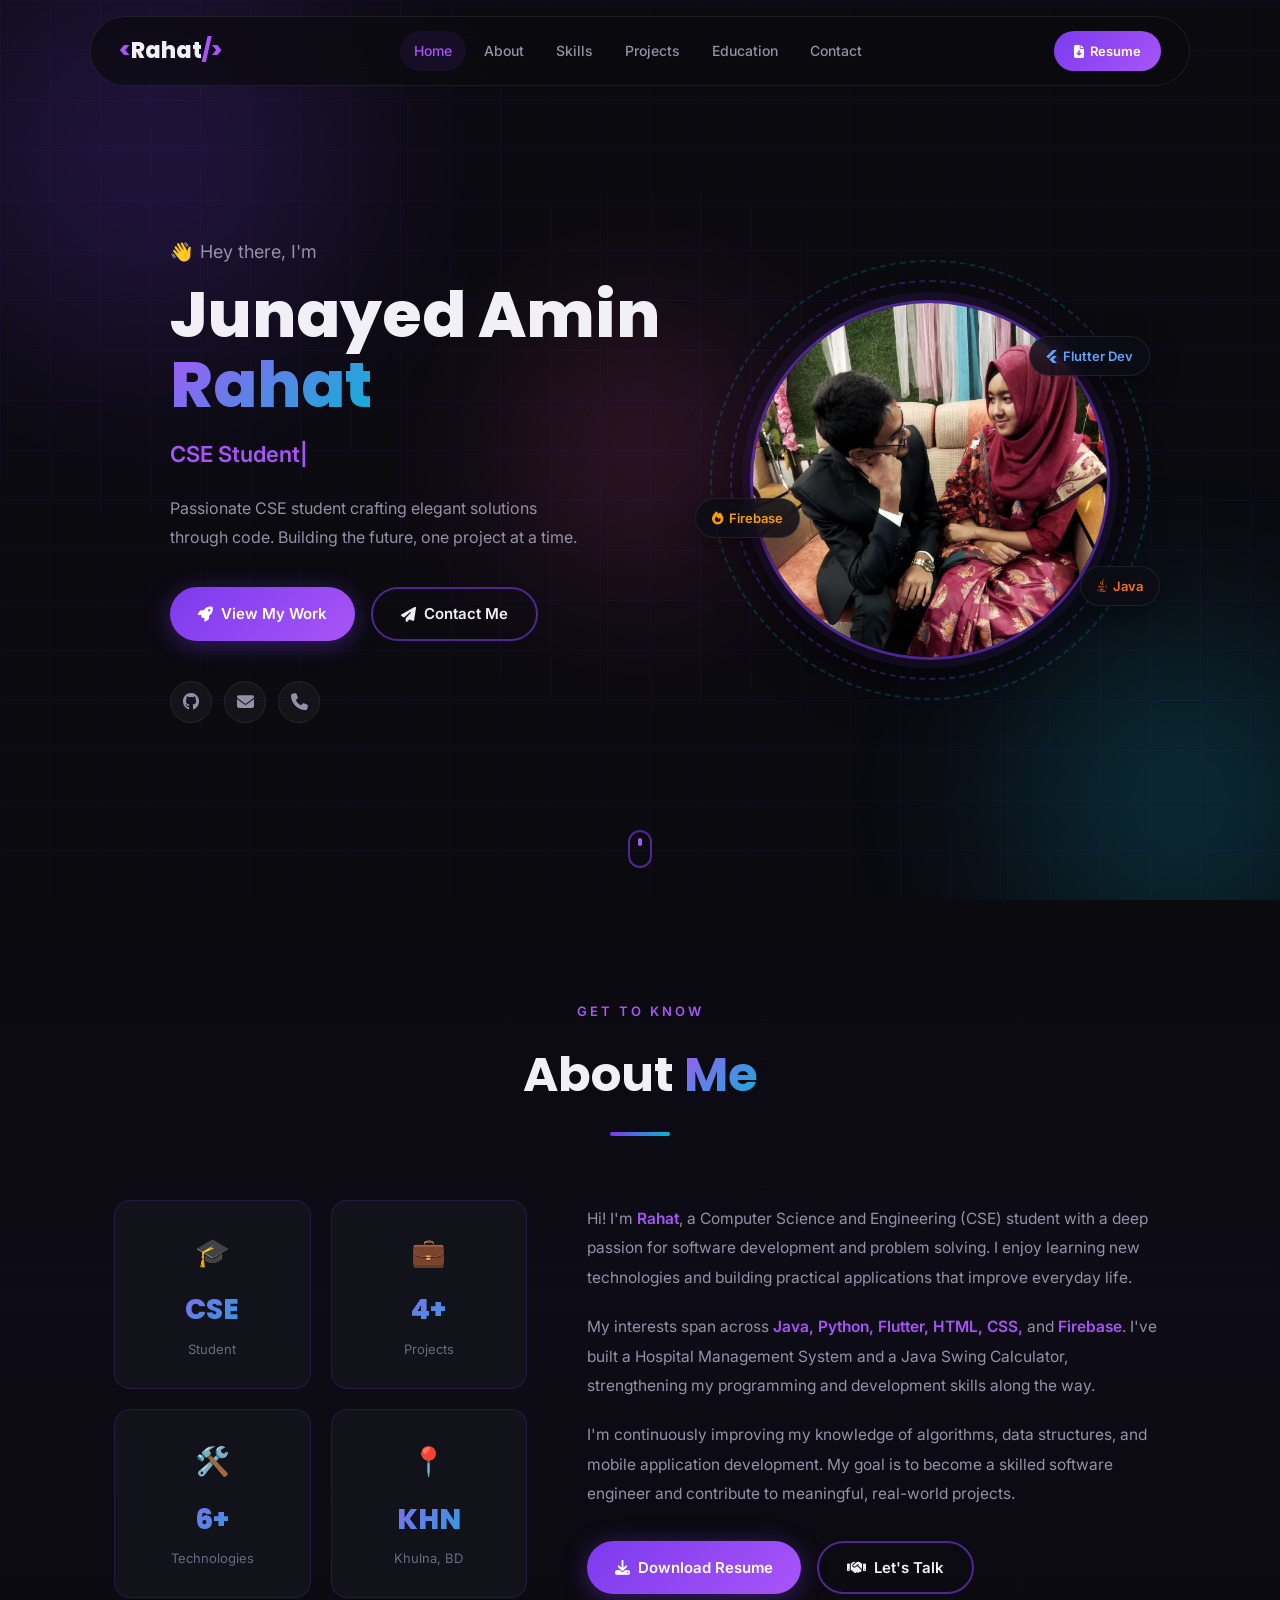
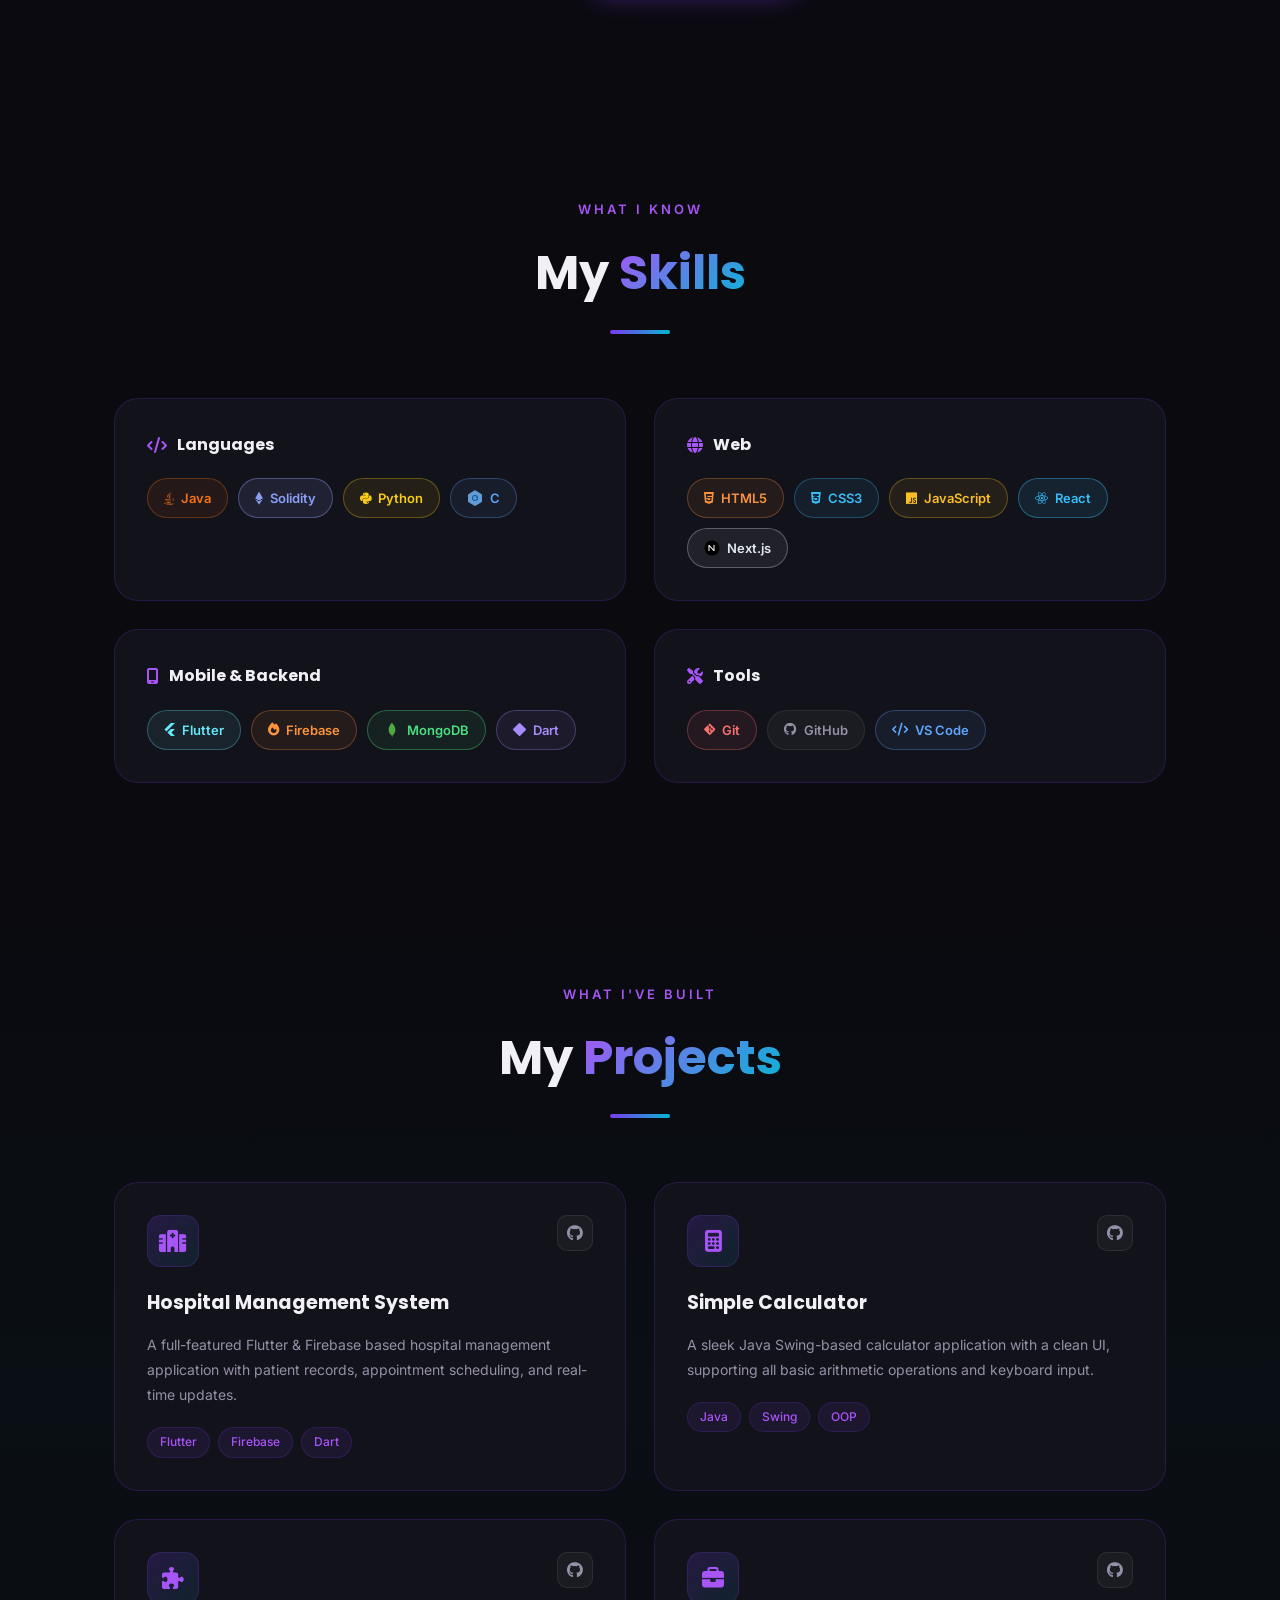
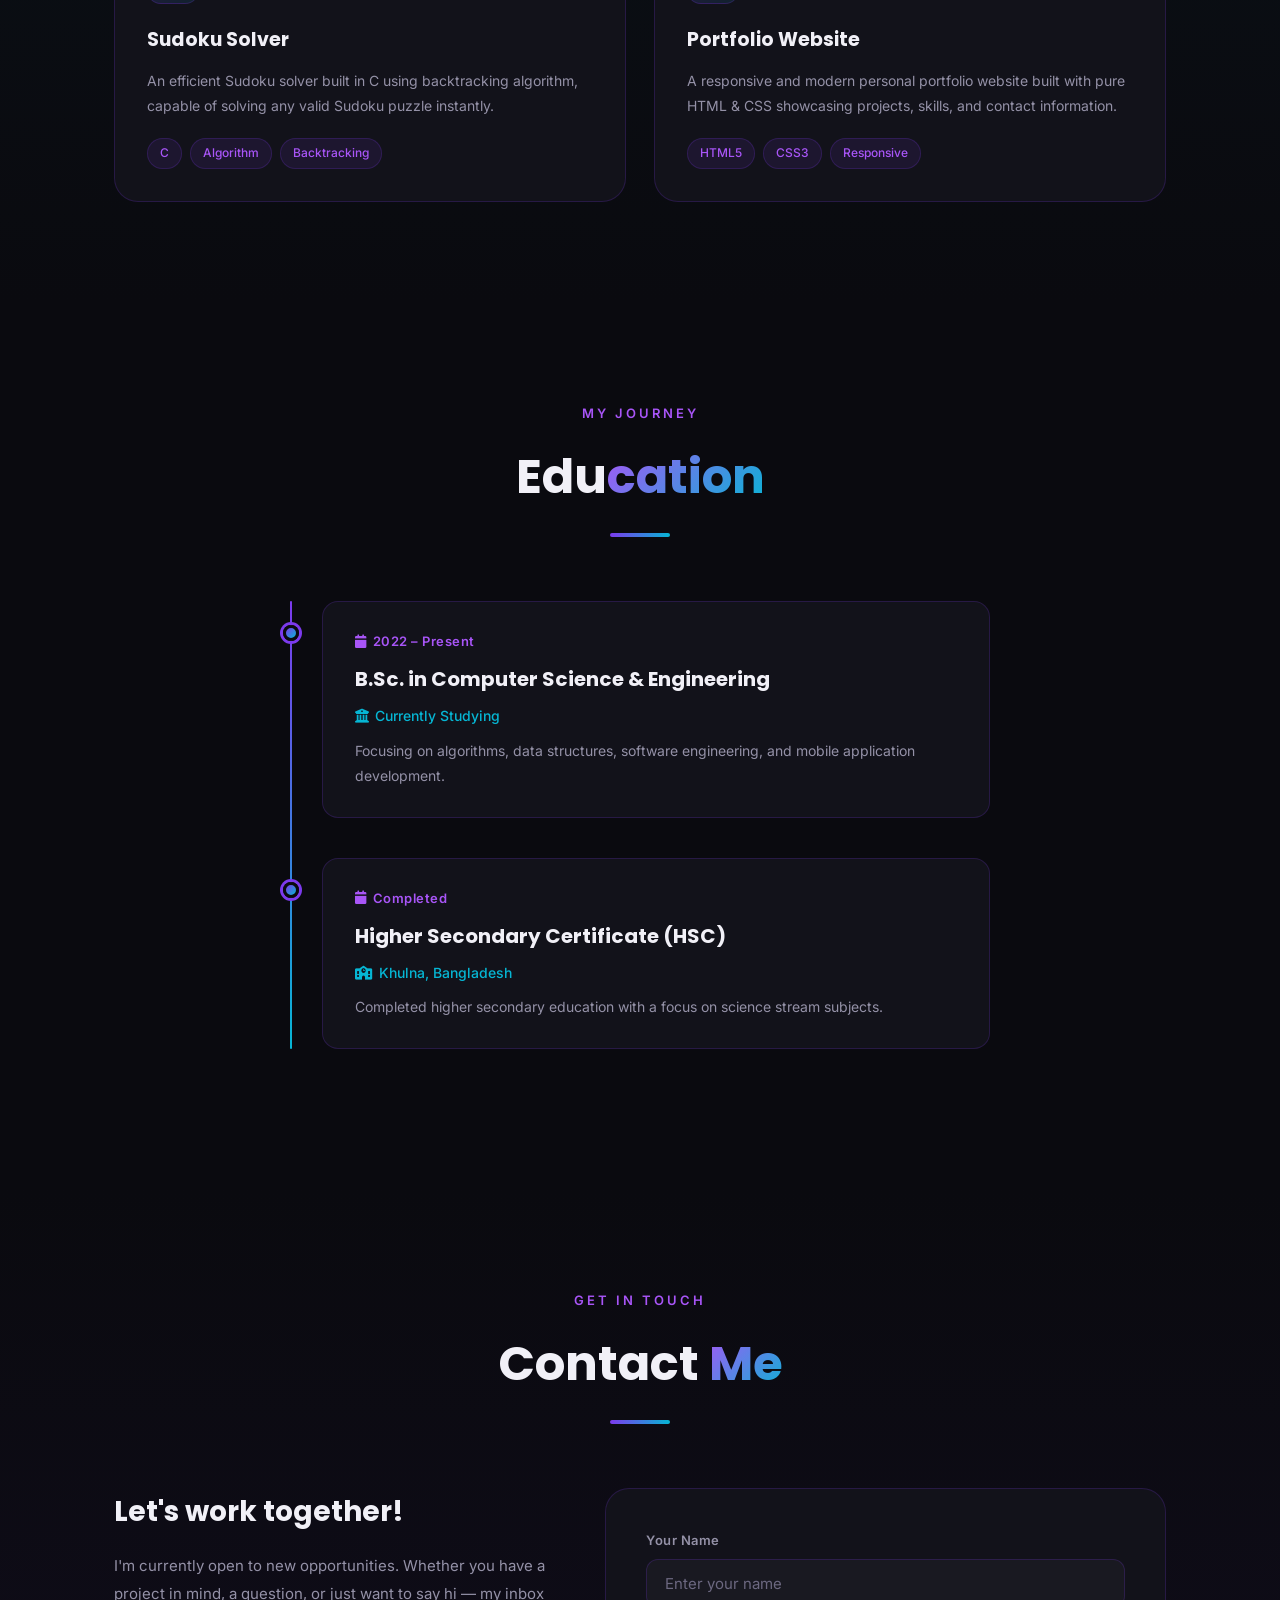
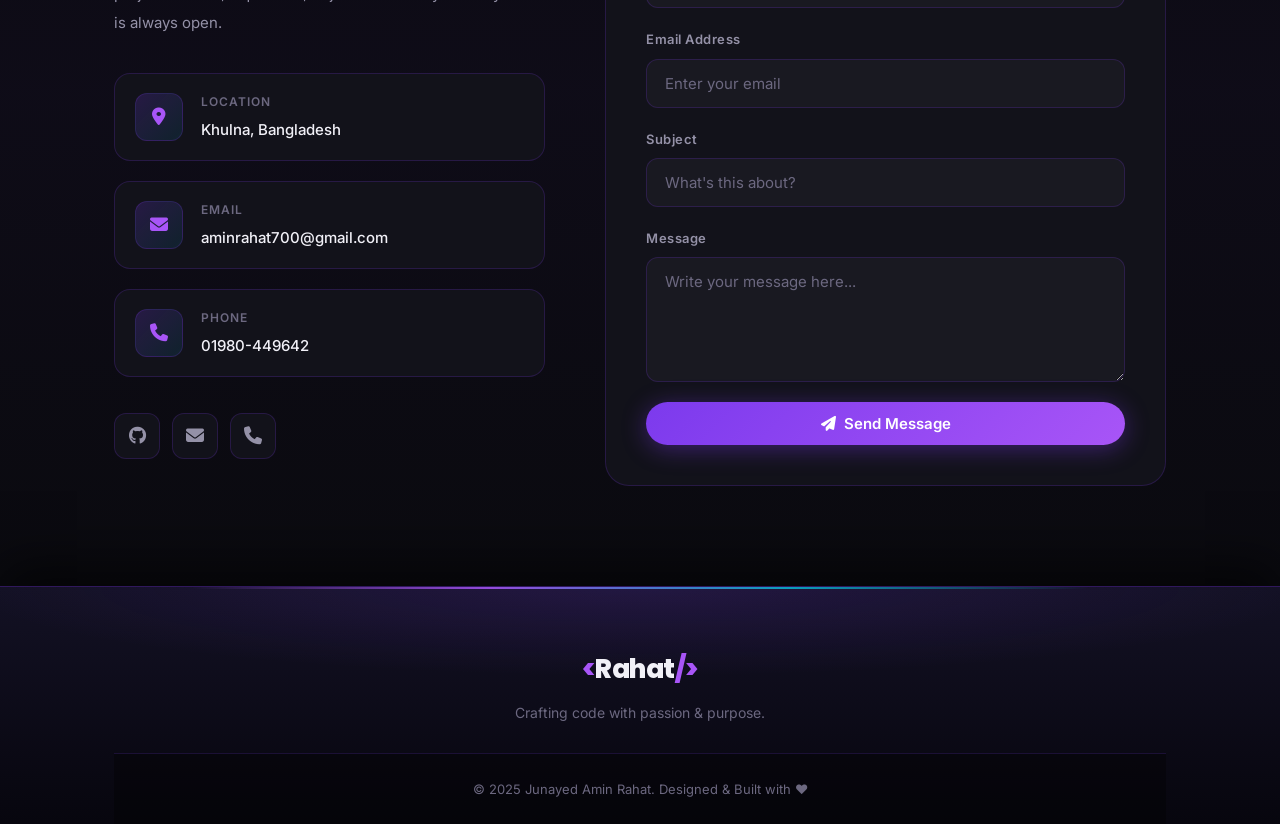
==== Project/index.html @ f328cc3a "feat: add portfolio index.html with hero, about, and skills sections" ====
<!DOCTYPE html>
<html lang="en">

<head>
    <meta charset="UTF-8">
    <meta name="viewport" content="width=device-width, initial-scale=1.0">
    <meta name="description"
        content="Junayed Amin Rahat – CSE Student & Web Developer from Khulna, Bangladesh. Explore my projects, skills, and get in touch.">
    <meta name="keywords" content="Junayed Amin Rahat, portfolio, web developer, CSE student, Flutter, Java, Python">
    <meta name="author" content="Junayed Amin Rahat">
    <title>Junayed Amin Rahat | Portfolio</title>

    <!-- Google Fonts -->
    <link rel="preconnect" href="https://fonts.googleapis.com">
    <link rel="preconnect" href="https://fonts.gstatic.com" crossorigin>
    <link
        href="https://fonts.googleapis.com/css2?family=Inter:wght@300;400;500;600;700;800&family=Poppins:wght@400;600;700;800&display=swap"
        rel="stylesheet">

    <!-- Font Awesome Icons -->
    <link rel="stylesheet" href="https://cdnjs.cloudflare.com/ajax/libs/font-awesome/6.5.0/css/all.min.css">

    <link rel="stylesheet" href="project.css?v=4">
</head>

<body>

    <!-- ===== NAVBAR ===== -->
    <nav class="navbar" id="navbar">
        <div class="logo">
            <span class="logo-bracket">&lt;</span>Rahat<span class="logo-bracket">/&gt;</span>
        </div>
        <ul class="nav-links" id="nav-links">
            <li><a href="#home" class="nav-link">Home</a></li>
            <li><a href="#about" class="nav-link">About</a></li>
            <li><a href="#skills" class="nav-link">Skills</a></li>
            <li><a href="#projects" class="nav-link">Projects</a></li>
            <li><a href="#education" class="nav-link">Education</a></li>
            <li><a href="#contact" class="nav-link">Contact</a></li>
        </ul>
        <a href="My_Resume.pdf" target="_blank" class="nav-resume-btn">
            <i class="fa-solid fa-file-arrow-down"></i> Resume
        </a>
        <button class="hamburger" id="hamburger" aria-label="Toggle menu">
            <span></span><span></span><span></span>
        </button>
    </nav>

    <!-- ===== HERO SECTION ===== -->
    <section id="home" class="hero">
        <!-- Animated background particles -->
        <div class="hero-bg">
            <div class="orb orb-1"></div>
            <div class="orb orb-2"></div>
            <div class="orb orb-3"></div>
            <div class="grid-overlay"></div>
        </div>

        <div class="hero-content" data-aos="fade-right">
            <p class="greeting"><span class="wave">👋</span> Hey there, I'm</p>
            <h1 class="hero-name">
                Junayed Amin<br>
                <span class="name-highlight">Rahat</span>
            </h1>
            <p class="hero-subtitle">
                <span class="typed-text" id="typed"></span><span class="cursor-blink">|</span>
            </p>
            <p class="hero-desc">
                Passionate CSE student crafting elegant solutions through code. Building the future, one project at a
                time.
            </p>
            <div class="hero-buttons">
                <a href="#projects" class="btn btn-primary">
                    <i class="fa-solid fa-rocket"></i> View My Work
                </a>
                <a href="#contact" class="btn btn-outline">
                    <i class="fa-solid fa-paper-plane"></i> Contact Me
                </a>
            </div>
            <div class="hero-social">
                <a href="https://github.com/Rahat0012" target="_blank" class="social-icon" title="GitHub">
                    <i class="fa-brands fa-github"></i>
                </a>
                <a href="mailto:aminrahat700@gmail.com" class="social-icon" title="Email">
                    <i class="fa-solid fa-envelope"></i>
                </a>
                <a href="tel:01980449642" class="social-icon" title="Phone">
                    <i class="fa-solid fa-phone"></i>
                </a>
            </div>
        </div>

        <div class="hero-image-wrapper" data-aos="fade-left">
            <div class="hero-image-ring"></div>
            <div class="hero-image-ring ring-2"></div>
            <div class="hero-image-container">
                <img src="image.jpg" alt="Junayed Amin Rahat" class="hero-photo">
            </div>
            <div class="hero-badge badge-1">
                <i class="fa-brands fa-flutter"></i> Flutter Dev
            </div>
            <div class="hero-badge badge-2">
                <i class="fa-brands fa-java"></i> Java
            </div>
            <div class="hero-badge badge-3">
                <i class="fa-solid fa-fire"></i> Firebase
            </div>
        </div>

        <div class="scroll-indicator">
            <div class="scroll-dot"></div>
        </div>
    </section>

    <!-- ===== ABOUT SECTION ===== -->
    <section id="about" class="about section">
        <div class="container">
            <div class="section-header" data-aos="fade-up">
                <p class="section-label">Get To Know</p>
                <h2 class="section-title">About <span>Me</span></h2>
                <div class="section-line"></div>
            </div>

            <div class="about-grid">
                <div class="about-stats" data-aos="fade-right">
                    <div class="stat-card">
                        <span class="stat-icon">🎓</span>
                        <h3 class="stat-num">CSE</h3>
                        <p>Student</p>
                    </div>
                    <div class="stat-card">
                        <span class="stat-icon">💼</span>
                        <h3 class="stat-num">4+</h3>
                        <p>Projects</p>
                    </div>
                    <div class="stat-card">
                        <span class="stat-icon">🛠️</span>
                        <h3 class="stat-num">6+</h3>
                        <p>Technologies</p>
                    </div>
                    <div class="stat-card">
                        <span class="stat-icon">📍</span>
                        <h3 class="stat-num">KHN</h3>
                        <p>Khulna, BD</p>
                    </div>
                </div>

                <div class="about-text" data-aos="fade-left">
                    <p>
                        Hi! I'm <strong>Rahat</strong>, a Computer Science and Engineering (CSE) student with a deep
                        passion for software development and problem solving. I enjoy learning new technologies and
                        building practical applications that improve everyday life.
                    </p>
                    <p>
                        My interests span across <strong>Java, Python, Flutter, HTML, CSS,</strong> and
                        <strong>Firebase</strong>. I've built a Hospital Management System and a Java Swing Calculator,
                        strengthening my programming and development skills along the way.
                    </p>
                    <p>
                        I'm continuously improving my knowledge of algorithms, data structures, and mobile application
                        development. My goal is to become a skilled software engineer and contribute to meaningful,
                        real-world projects.
                    </p>
                    <div class="about-actions">
                        <a href="My_Resume.pdf" target="_blank" class="btn btn-primary">
                            <i class="fa-solid fa-download"></i> Download Resume
                        </a>
                        <a href="#contact" class="btn btn-outline">
                            <i class="fa-solid fa-handshake"></i> Let's Talk
                        </a>
                    </div>
                </div>
            </div>
        </div>
    </section>

    <!-- ===== SKILLS SECTION ===== -->
    <section id="skills" class="skills section">
        <div class="container">
            <div class="section-header" data-aos="fade-up">
                <p class="section-label">What I Know</p>
                <h2 class="section-title">My <span>Skills</span></h2>
                <div class="section-line"></div>
            </div>

            <div class="skills-grid" data-aos="fade-up" data-aos-delay="200">

                <div class="skill-category">
                    <h3 class="category-title"><i class="fa-solid fa-code"></i> Languages</h3>
                    <div class="skill-tags">
                        <span class="skill-tag java"><i class="fa-brands fa-java"></i> Java</span>
                        <span class="skill-tag solidity"><i class="fa-brands fa-ethereum"></i> Solidity</span>
                        <span class="skill-tag python"><i class="fa-brands fa-python"></i> Python</span>
                        <span class="skill-tag c"><svg class="skill-svg" viewBox="0 0 128 128" xmlns="http://www.w3.org/2000/svg"><path fill="#659BD3" d="M115 31L69 4a10 10 0 00-10 0L13 31a10 10 0 00-5 8v50a10 10 0 005 9l46 27a10 10 0 0010 0l46-27a10 10 0 005-9V39a10 10 0 00-5-8z"/><path fill="#00599C" d="M64 40a24 24 0 100 48 24 24 0 000-48zm0 8a16 16 0 010 32 16 16 0 010-32zm16 24H68a8 8 0 100-16h12a16 16 0 01-16 16z"/></svg> C</span>
                    </div>
                </div>

                <div class="skill-category">
                    <h3 class="category-title"><i class="fa-solid fa-globe"></i> Web</h3>
                    <div class="skill-tags">
                        <span class="skill-tag html"><i class="fa-brands fa-html5"></i> HTML5</span>
                        <span class="skill-tag css"><i class="fa-brands fa-css3-alt"></i> CSS3</span>
                        <span class="skill-tag js"><i class="fa-brands fa-js"></i> JavaScript</span>
                        <span class="skill-tag react"><i class="fa-brands fa-react"></i> React</span>
                        <span class="skill-tag nextjs"><svg class="skill-svg" viewBox="0 0 128 128" xmlns="http://www.w3.org/2000/svg"><circle cx="64" cy="64" r="60" fill="#000"/><path fill="white" d="M36 88V40h8l32 36V40h8v48h-8L44 52v36z"/></svg> Next.js</span>
                    </div>
                </div>

                <div class="skill-category">
                    <h3 class="category-title"><i class="fa-solid fa-mobile-screen"></i> Mobile & Backend</h3>
                    <div class="skill-tags">
                        <span class="skill-tag flutter"><i class="fa-brands fa-flutter"></i> Flutter</span>
                        <span class="skill-tag firebase"><i class="fa-solid fa-fire"></i> Firebase</span>
                        <span class="skill-tag mongodb"><svg class="skill-svg" viewBox="0 0 128 128" xmlns="http://www.w3.org/2000/svg"><path fill="#4FAA41" d="M90.491 57.282c-.37-4.79-1.496-9.409-3.062-13.934-3.244-10.104-8.45-19.046-15.783-26.74-1.854-1.946-3.916-3.729-5.209-6.151-.818-1.532-1.597-3.085-2.394-4.629l-.505-1.273c-.085.292-.139.396-.142.501-.065 2.517-1.491 4.224-3.267 5.817-1.997 1.793-3.856 3.739-5.775 5.618l-5.901 7.763c-1.592 2.925-3.182 5.85-4.772 8.775l-3.19 8.617-.096.134c-1.756 5.768-2.622 11.698-3.048 17.688-.16 2.251.022 4.535.149 6.798.181 3.235.743 6.415 1.586 9.545 3.062 11.372 9.276 20.805 17.771 28.819 1.579 1.489 3.199 2.843 4.847 4.26.282-.965.507-1.93.763-2.895.256-.961.515-1.917.688-2.881-.174.964-.369 1.92-.562 2.881l-.826 2.895.738 2.501.684 3.884.326 4.053c-.003.823-.036 1.648.014 2.47.012.21.288.404.442.606l1.376.483 1.434.558-.246-3.603-.011-3.548.495-5.405.359-1.177 1.027-1.82c1.268-1.02 2.629-1.946 3.784-3.081 2.09-2.054 4.175-4.134 6.045-6.383a47.846 47.846 0 006.191-9.516c1.122-2.284 2.178-4.614 3.052-7.001.77-2.104 1.247-4.315 1.854-6.479.054-.156.126-.309.16-.468 1.254-5.841 1.465-11.741 1.004-17.682zm-23.599 49.375l-.805-1.763.805 1.763 1.183 1.01-1.183-1.01z"/></svg> MongoDB</span>
                        <span class="skill-tag dart"><i class="fa-solid fa-diamond"></i> Dart</span>
                    </div>
                </div>

                <div class="skill-category">
                    <h3 class="category-title"><i class="fa-solid fa-tools"></i> Tools</h3>
                    <div class="skill-tags">
                        <span class="skill-tag git"><i class="fa-brands fa-git-alt"></i> Git</span>
                        <span class="skill-tag github"><i class="fa-brands fa-github"></i> GitHub</span>
                        <span class="skill-tag vscode"><i class="fa-solid fa-code"></i> VS Code</span>
                    </div>
                </div>

            </div>
        </div>
    </section>

    <!-- ===== PROJECTS SECTION ===== -->
    <section id="projects" class="projects section">
        <div class="container">
            <div class="section-header" data-aos="fade-up">
                <p class="section-label">What I've Built</p>
                <h2 class="section-title">My <span>Projects</span></h2>
                <div class="section-line"></div>
            </div>

            <div class="projects-grid">

                <div class="project-card" data-aos="fade-up" data-aos-delay="100">
                    <div class="project-card-header">
                        <div class="project-icon">
                            <i class="fa-solid fa-hospital"></i>
                        </div>
                        <div class="project-links-top">
                            <a href="https://github.com/Rahat0012/Curebyte" target="_blank" title="GitHub Repo">
                                <i class="fa-brands fa-github"></i>
                            </a>
                        </div>
                    </div>
                    <h3 class="project-title">Hospital Management System</h3>
                    <p class="project-desc">A full-featured Flutter & Firebase based hospital management application
                        with patient records, appointment scheduling, and real-time updates.</p>
                    <div class="project-tags">
                        <span>Flutter</span>
                        <span>Firebase</span>
                        <span>Dart</span>
                    </div>
                </div>

                <div class="project-card" data-aos="fade-up" data-aos-delay="200">
                    <div class="project-card-header">
                        <div class="project-icon">
                            <i class="fa-solid fa-calculator"></i>
                        </div>
                        <div class="project-links-top">
                            <a href="https://github.com/Rahat0012/Simple-calculator" target="_blank"
                                title="GitHub Repo">
                                <i class="fa-brands fa-github"></i>
                            </a>
                        </div>
                    </div>
                    <h3 class="project-title">Simple Calculator</h3>
                    <p class="project-desc">A sleek Java Swing-based calculator application with a clean UI, supporting
                        all basic arithmetic operations and keyboard input.</p>
                    <div class="project-tags">
                        <span>Java</span>
                        <span>Swing</span>
                        <span>OOP</span>
                    </div>
                </div>

                <div class="project-card" data-aos="fade-up" data-aos-delay="300">
                    <div class="project-card-header">
                        <div class="project-icon">
                            <i class="fa-solid fa-puzzle-piece"></i>
                        </div>
                        <div class="project-links-top">
                            <a href="https://github.com/Rahat0012/Sudoko-Solver" target="_blank" title="GitHub Repo">
                                <i class="fa-brands fa-github"></i>
                            </a>
                        </div>
                    </div>
                    <h3 class="project-title">Sudoku Solver</h3>
                    <p class="project-desc">An efficient Sudoku solver built in C using backtracking algorithm, capable
                        of solving any valid Sudoku puzzle instantly.</p>
                    <div class="project-tags">
                        <span>C</span>
                        <span>Algorithm</span>
                        <span>Backtracking</span>
                    </div>
                </div>

                <div class="project-card" data-aos="fade-up" data-aos-delay="400">
                    <div class="project-card-header">
                        <div class="project-icon">
                            <i class="fa-solid fa-briefcase"></i>
                        </div>
                        <div class="project-links-top">
                            <a href="https://github.com/Rahat0012/My-Portfolio" target="_blank" title="GitHub Repo">
                                <i class="fa-brands fa-github"></i>
                            </a>
                        </div>
                    </div>
                    <h3 class="project-title">Portfolio Website</h3>
                    <p class="project-desc">A responsive and modern personal portfolio website built with pure HTML &
                        CSS showcasing projects, skills, and contact information.</p>
                    <div class="project-tags">
                        <span>HTML5</span>
                        <span>CSS3</span>
                        <span>Responsive</span>
                    </div>
                </div>

            </div>
        </div>
    </section>

    <!-- ===== EDUCATION SECTION ===== -->
    <section id="education" class="education section">
        <div class="container">
            <div class="section-header" data-aos="fade-up">
                <p class="section-label">My Journey</p>
                <h2 class="section-title">Edu<span>cation</span></h2>
                <div class="section-line"></div>
            </div>

            <div class="timeline" data-aos="fade-up" data-aos-delay="200">

                <div class="timeline-item">
                    <div class="timeline-dot"></div>
                    <div class="timeline-card">
                        <span class="timeline-date"><i class="fa-solid fa-calendar"></i> 2022 – Present</span>
                        <h3>B.Sc. in Computer Science & Engineering</h3>
                        <p class="timeline-institution"><i class="fa-solid fa-university"></i> Currently Studying</p>
                        <p class="timeline-desc">Focusing on algorithms, data structures, software engineering, and
                            mobile application development.</p>
                    </div>
                </div>

                <div class="timeline-item">
                    <div class="timeline-dot"></div>
                    <div class="timeline-card">
                        <span class="timeline-date"><i class="fa-solid fa-calendar"></i> Completed</span>
                        <h3>Higher Secondary Certificate (HSC)</h3>
                        <p class="timeline-institution"><i class="fa-solid fa-school"></i> Khulna, Bangladesh</p>
                        <p class="timeline-desc">Completed higher secondary education with a focus on science stream
                            subjects.</p>
                    </div>
                </div>

            </div>
        </div>
    </section>

    <!-- ===== CONTACT SECTION ===== -->
    <section id="contact" class="contact section">
        <div class="container">
            <div class="section-header" data-aos="fade-up">
                <p class="section-label">Get In Touch</p>
                <h2 class="section-title">Contact <span>Me</span></h2>
                <div class="section-line"></div>
            </div>

            <div class="contact-grid">
                <div class="contact-info-panel" data-aos="fade-right">
                    <h3>Let's work together!</h3>
                    <p>I'm currently open to new opportunities. Whether you have a project in mind, a question, or just
                        want to say hi — my inbox is always open.</p>

                    <div class="contact-items">
                        <div class="contact-item">
                            <div class="contact-item-icon">
                                <i class="fa-solid fa-location-dot"></i>
                            </div>
                            <div>
                                <h4>Location</h4>
                                <p>Khulna, Bangladesh</p>
                            </div>
                        </div>

                        <a href="mailto:aminrahat700@gmail.com" class="contact-item">
                            <div class="contact-item-icon">
                                <i class="fa-solid fa-envelope"></i>
                            </div>
                            <div>
                                <h4>Email</h4>
                                <p>aminrahat700@gmail.com</p>
                            </div>
                        </a>

                        <a href="tel:01980449642" class="contact-item">
                            <div class="contact-item-icon">
                                <i class="fa-solid fa-phone"></i>
                            </div>
                            <div>
                                <h4>Phone</h4>
                                <p>01980-449642</p>
                            </div>
                        </a>
                    </div>

                    <div class="contact-social">
                        <a href="https://github.com/Rahat0012" target="_blank" class="social-btn">
                            <i class="fa-brands fa-github"></i>
                        </a>
                        <a href="mailto:aminrahat700@gmail.com" class="social-btn">
                            <i class="fa-solid fa-envelope"></i>
                        </a>
                        <a href="tel:01980449642" class="social-btn">
                            <i class="fa-solid fa-phone"></i>
                        </a>
                    </div>
                </div>

                <div class="contact-form-panel" data-aos="fade-left">
                    <form class="contact-form" id="contact-form">
                        <div class="form-group">
                            <label for="name">Your Name</label>
                            <input type="text" id="name" name="name" placeholder="Enter your name" required>
                        </div>
                        <div class="form-group">
                            <label for="email">Email Address</label>
                            <input type="email" id="email" name="email" placeholder="Enter your email" required>
                        </div>
                        <div class="form-group">
                            <label for="subject">Subject</label>
                            <input type="text" id="subject" name="subject" placeholder="What's this about?" required>
                        </div>
                        <div class="form-group">
                            <label for="message">Message</label>
                            <textarea id="message" name="message" rows="5" placeholder="Write your message here..."
                                required></textarea>
                        </div>
                        <button type="submit" class="btn btn-primary btn-full" id="submit-btn">
                            <i class="fa-solid fa-paper-plane"></i> Send Message
                        </button>
                        <div id="form-status" class="form-status"></div>
                    </form>
                </div>
            </div>
        </div>
    </section>

    <!-- ===== FOOTER ===== -->
    <footer class="footer">
        <div class="container">
            <div class="footer-content">
                <div class="footer-logo">
                    <span class="logo-bracket">&lt;</span>Rahat<span class="logo-bracket">/&gt;</span>
                </div>
                <p class="footer-tagline">Crafting code with passion & purpose.</p>
            </div>
            <div class="footer-bottom">
                <p>© 2025 Junayed Amin Rahat. Designed & Built with <span class="heart">❤️</span></p>
            </div>
        </div>
    </footer>

    <!-- Back to Top Button -->
    <button class="back-to-top" id="back-to-top" aria-label="Back to top">
        <i class="fa-solid fa-chevron-up"></i>
    </button>

    <script src="project.js"></script>
</body>

</html>
---- Project/project.css ----
/* ============================================================
   JUNAYED AMIN RAHAT — PROFESSIONAL PORTFOLIO
   Dark Theme | Glassmorphism | Modern Design
   ============================================================ */

/* ===== CSS VARIABLES ===== */
:root {
    --primary: #7c3aed;
    --primary-light: #a855f7;
    --primary-dark: #5b21b6;
    --accent: #06b6d4;
    --accent-light: #67e8f9;
    --bg: #0a0a0f;
    --bg-card: #12121a;
    --bg-card-hover: #1a1a28;
    --border: rgba(124, 58, 237, 0.2);
    --border-hover: rgba(124, 58, 237, 0.6);
    --text-primary: #f1f0f7;
    --text-secondary: #9491a7;
    --text-muted: #6c6880;
    --glass: rgba(255, 255, 255, 0.04);
    --glass-border: rgba(255, 255, 255, 0.08);
    --shadow: 0 25px 50px rgba(0, 0, 0, 0.6);
    --shadow-card: 0 8px 32px rgba(0, 0, 0, 0.4);
    --radius: 16px;
    --radius-lg: 24px;
    --transition: 0.3s cubic-bezier(0.4, 0, 0.2, 1);
    --font-body: 'Inter', sans-serif;
    --font-heading: 'Poppins', sans-serif;
}

/* ===== RESET & BASE ===== */
*,
*::before,
*::after {
    margin: 0;
    padding: 0;
    box-sizing: border-box;
}

html {
    scroll-behavior: smooth;
    font-size: 16px;
}

body {
    font-family: var(--font-body);
    background: var(--bg);
    color: var(--text-primary);
    line-height: 1.7;
    overflow-x: hidden;
}

::selection {
    background: var(--primary);
    color: white;
}

/* ===== SCROLLBAR ===== */
::-webkit-scrollbar {
    width: 6px;
}

::-webkit-scrollbar-track {
    background: var(--bg);
}

::-webkit-scrollbar-thumb {
    background: var(--primary);
    border-radius: 3px;
}

::-webkit-scrollbar-thumb:hover {
    background: var(--primary-light);
}

/* ===== UTILITY ===== */
.container {
    max-width: 1100px;
    margin: 0 auto;
    padding: 0 24px;
}

.section {
    padding: 100px 0;
}

/* ===== SECTION HEADER ===== */
.section-header {
    text-align: center;
    margin-bottom: 64px;
}

.section-label {
    font-size: 13px;
    font-weight: 600;
    letter-spacing: 3px;
    text-transform: uppercase;
    color: var(--primary-light);
    margin-bottom: 12px;
}

.section-title {
    font-family: var(--font-heading);
    font-size: clamp(2rem, 5vw, 3rem);
    font-weight: 700;
    color: var(--text-primary);
    margin-bottom: 16px;
}

.section-title span {
    background: linear-gradient(135deg, var(--primary-light), var(--accent));
    -webkit-background-clip: text;
    -webkit-text-fill-color: transparent;
    background-clip: text;
}

.section-line {
    width: 60px;
    height: 4px;
    background: linear-gradient(90deg, var(--primary), var(--accent));
    border-radius: 2px;
    margin: 0 auto;
}

/* ===== BUTTONS ===== */
.btn {
    display: inline-flex;
    align-items: center;
    gap: 8px;
    padding: 12px 28px;
    border-radius: 50px;
    font-family: var(--font-body);
    font-size: 15px;
    font-weight: 600;
    text-decoration: none;
    cursor: pointer;
    border: none;
    transition: var(--transition);
    position: relative;
    overflow: hidden;
}

.btn-primary {
    background: linear-gradient(135deg, var(--primary), var(--primary-light));
    color: white;
    box-shadow: 0 4px 24px rgba(124, 58, 237, 0.4);
}

.btn-primary:hover {
    transform: translateY(-3px);
    box-shadow: 0 8px 32px rgba(124, 58, 237, 0.6);
}

.btn-outline {
    background: transparent;
    color: var(--text-primary);
    border: 2px solid var(--border-hover);
}

.btn-outline:hover {
    background: var(--glass);
    border-color: var(--primary-light);
    color: var(--primary-light);
    transform: translateY(-3px);
}

.btn-full {
    width: 100%;
    justify-content: center;
}

/* ===== NAVBAR ===== */
.navbar {
    position: fixed;
    top: 16px;
    left: 50%;
    transform: translateX(-50%);
    width: 92%;
    max-width: 1100px;
    z-index: 1000;
    display: flex;
    align-items: center;
    justify-content: space-between;
    padding: 14px 28px;
    background: rgba(10, 10, 15, 0.7);
    backdrop-filter: blur(20px);
    -webkit-backdrop-filter: blur(20px);
    border: 1px solid var(--glass-border);
    border-radius: 50px;
    transition: transform 0.4s ease, background 0.3s ease,
        box-shadow 0.3s ease, opacity 0.4s ease;
    opacity: 1;
}

/* Scroll Down হলে navbar উপরে চলে যাবে */
.navbar.nav-hidden {
    transform: translateX(-50%) translateY(calc(-100% - 24px));
    opacity: 0;
    pointer-events: none;
}

.navbar.scrolled {
    background: rgba(10, 10, 15, 0.95);
    box-shadow: 0 8px 40px rgba(0, 0, 0, 0.5);
}

.logo {
    font-family: var(--font-heading);
    font-size: 22px;
    font-weight: 800;
    color: var(--text-primary);
}

.logo-bracket {
    color: var(--primary-light);
}

.nav-links {
    display: flex;
    list-style: none;
    gap: 4px;
}

.nav-link {
    display: block;
    padding: 8px 14px;
    text-decoration: none;
    color: var(--text-secondary);
    font-size: 14px;
    font-weight: 500;
    border-radius: 50px;
    transition: var(--transition);
}

.nav-link:hover,
.nav-link.active {
    color: var(--primary-light);
    background: rgba(124, 58, 237, 0.1);
}

.nav-resume-btn {
    display: inline-flex;
    align-items: center;
    gap: 6px;
    padding: 9px 20px;
    background: linear-gradient(135deg, var(--primary), var(--primary-light));
    color: white;
    text-decoration: none;
    border-radius: 50px;
    font-size: 13px;
    font-weight: 600;
    transition: var(--transition);
    white-space: nowrap;
}

.nav-resume-btn:hover {
    transform: scale(1.05);
    box-shadow: 0 4px 20px rgba(124, 58, 237, 0.5);
}

.hamburger {
    display: none;
    flex-direction: column;
    gap: 5px;
    background: none;
    border: none;
    cursor: pointer;
    padding: 4px;
}

.hamburger span {
    display: block;
    width: 24px;
    height: 2px;
    background: var(--text-primary);
    border-radius: 2px;
    transition: var(--transition);
}

/* ===== HERO SECTION ===== */
.hero {
    position: relative;
    min-height: 100vh;
    display: flex;
    align-items: center;
    justify-content: center;
    gap: 60px;
    padding: 120px 60px 60px;
    overflow: hidden;
}

/* Hero Background */
.hero-bg {
    position: absolute;
    inset: 0;
    overflow: hidden;
}

.orb {
    position: absolute;
    border-radius: 50%;
    filter: blur(80px);
    opacity: 0.25;
    animation: floatOrb 8s ease-in-out infinite;
}

.orb-1 {
    width: 500px;
    height: 500px;
    background: radial-gradient(circle, var(--primary), transparent);
    top: -100px;
    left: -100px;
    animation-delay: 0s;
}

.orb-2 {
    width: 400px;
    height: 400px;
    background: radial-gradient(circle, var(--accent), transparent);
    bottom: -100px;
    right: -100px;
    animation-delay: -4s;
}

.orb-3 {
    width: 300px;
    height: 300px;
    background: radial-gradient(circle, #ec4899, transparent);
    top: 50%;
    left: 50%;
    transform: translate(-50%, -50%);
    animation-delay: -2s;
}

.grid-overlay {
    position: absolute;
    inset: 0;
    background-image:
        linear-gradient(rgba(124, 58, 237, 0.05) 1px, transparent 1px),
        linear-gradient(90deg, rgba(124, 58, 237, 0.05) 1px, transparent 1px);
    background-size: 50px 50px;
}

@keyframes floatOrb {

    0%,
    100% {
        transform: translate(0, 0) scale(1);
    }

    33% {
        transform: translate(30px, -20px) scale(1.05);
    }

    66% {
        transform: translate(-20px, 15px) scale(0.95);
    }
}

/* Hero Content */
.hero-content {
    flex: 1;
    max-width: 520px;
    z-index: 2;
    animation: fadeSlideRight 1s ease forwards;
}

.greeting {
    font-size: 18px;
    color: var(--text-secondary);
    margin-bottom: 12px;
    display: flex;
    align-items: center;
    gap: 8px;
}

.wave {
    display: inline-block;
    animation: wave 2.5s ease-in-out infinite;
    transform-origin: 70% 70%;
}

@keyframes wave {

    0%,
    100% {
        transform: rotate(0deg);
    }

    15% {
        transform: rotate(14deg);
    }

    30% {
        transform: rotate(-8deg);
    }

    45% {
        transform: rotate(14deg);
    }

    60% {
        transform: rotate(-4deg);
    }

    75% {
        transform: rotate(10deg);
    }
}

.hero-name {
    font-family: var(--font-heading);
    font-size: clamp(2.5rem, 6vw, 4rem);
    font-weight: 800;
    line-height: 1.1;
    color: var(--text-primary);
    margin-bottom: 16px;
}

.name-highlight {
    background: linear-gradient(135deg, var(--primary-light), var(--accent));
    -webkit-background-clip: text;
    -webkit-text-fill-color: transparent;
    background-clip: text;
}

.hero-subtitle {
    font-size: 22px;
    font-weight: 600;
    color: var(--primary-light);
    min-height: 36px;
    margin-bottom: 20px;
}

.cursor-blink {
    animation: blink 1s step-end infinite;
}

@keyframes blink {

    0%,
    100% {
        opacity: 1;
    }

    50% {
        opacity: 0;
    }
}

.hero-desc {
    font-size: 16px;
    color: var(--text-secondary);
    max-width: 420px;
    margin-bottom: 36px;
    line-height: 1.8;
}

.hero-buttons {
    display: flex;
    gap: 16px;
    flex-wrap: wrap;
    margin-bottom: 40px;
}

.hero-social {
    display: flex;
    gap: 12px;
}

.social-icon {
    display: flex;
    align-items: center;
    justify-content: center;
    width: 42px;
    height: 42px;
    border-radius: 50%;
    background: var(--glass);
    border: 1px solid var(--glass-border);
    color: var(--text-secondary);
    font-size: 17px;
    text-decoration: none;
    transition: var(--transition);
}

.social-icon:hover {
    background: var(--primary);
    border-color: var(--primary);
    color: white;
    transform: translateY(-4px);
    box-shadow: 0 8px 24px rgba(124, 58, 237, 0.4);
}

/* Hero Image */
.hero-image-wrapper {
    flex-shrink: 0;
    position: relative;
    width: 360px;
    height: 360px;
    z-index: 2;
    animation: fadeSlideLeft 1s ease forwards;
}

.hero-image-ring {
    position: absolute;
    inset: -20px;
    border-radius: 50%;
    border: 2px dashed rgba(124, 58, 237, 0.3);
    animation: spinRing 20s linear infinite;
}

.ring-2 {
    inset: -40px;
    border-color: rgba(6, 182, 212, 0.2);
    animation-duration: 30s;
    animation-direction: reverse;
}

@keyframes spinRing {
    to {
        transform: rotate(360deg);
    }
}

.hero-image-container {
    width: 100%;
    height: 100%;
    border-radius: 50%;
    overflow: hidden;
    border: 3px solid var(--border-hover);
    box-shadow:
        0 0 0 8px rgba(124, 58, 237, 0.1),
        var(--shadow);
}

.hero-photo {
    width: 100%;
    height: 100%;
    object-fit: cover;
    object-position: center top;
    transition: transform 0.5s ease;
}

.hero-image-wrapper:hover .hero-photo {
    transform: scale(1.06);
}

/* Floating Badges */
.hero-badge {
    position: absolute;
    background: rgba(12, 12, 20, 0.85);
    backdrop-filter: blur(12px);
    border: 1px solid var(--glass-border);
    border-radius: 50px;
    padding: 8px 16px;
    font-size: 13px;
    font-weight: 600;
    color: var(--text-primary);
    white-space: nowrap;
    display: flex;
    align-items: center;
    gap: 6px;
    box-shadow: var(--shadow-card);
    animation: floatBadge 4s ease-in-out infinite;
}

.badge-1 {
    top: 10%;
    right: -40px;
    animation-delay: 0s;
    color: #60a5fa;
}

.badge-2 {
    bottom: 15%;
    right: -50px;
    animation-delay: -1.5s;
    color: #f97316;
}

.badge-3 {
    top: 55%;
    left: -55px;
    animation-delay: -3s;
    color: #f59e0b;
}

@keyframes floatBadge {

    0%,
    100% {
        transform: translateY(0px);
    }

    50% {
        transform: translateY(-10px);
    }
}

/* Scroll Indicator */
.scroll-indicator {
    position: absolute;
    bottom: 32px;
    left: 50%;
    transform: translateX(-50%);
    display: flex;
    flex-direction: column;
    align-items: center;
    gap: 8px;
}

.scroll-dot {
    width: 24px;
    height: 38px;
    border: 2px solid var(--border-hover);
    border-radius: 12px;
    position: relative;
}

.scroll-dot::after {
    content: '';
    position: absolute;
    top: 6px;
    left: 50%;
    transform: translateX(-50%);
    width: 4px;
    height: 8px;
    background: var(--primary-light);
    border-radius: 2px;
    animation: scrollDot 2s ease-in-out infinite;
}

@keyframes scrollDot {
    0% {
        top: 6px;
        opacity: 1;
    }

    100% {
        top: 20px;
        opacity: 0;
    }
}

/* ===== ABOUT SECTION ===== */
.about {
    background: linear-gradient(180deg, var(--bg) 0%, rgba(124, 58, 237, 0.03) 50%, var(--bg) 100%);
}

.about-grid {
    display: grid;
    grid-template-columns: 1fr 1.4fr;
    gap: 60px;
    align-items: center;
}

.about-stats {
    display: grid;
    grid-template-columns: 1fr 1fr;
    gap: 20px;
}

.stat-card {
    background: var(--bg-card);
    border: 1px solid var(--border);
    border-radius: var(--radius);
    padding: 28px 20px;
    text-align: center;
    transition: var(--transition);
}

.stat-card:hover {
    border-color: var(--primary);
    transform: translateY(-6px);
    box-shadow: 0 12px 40px rgba(124, 58, 237, 0.2);
    background: var(--bg-card-hover);
}

.stat-icon {
    font-size: 28px;
    display: block;
    margin-bottom: 10px;
}

.stat-num {
    font-family: var(--font-heading);
    font-size: 28px;
    font-weight: 800;
    background: linear-gradient(135deg, var(--primary-light), var(--accent));
    -webkit-background-clip: text;
    -webkit-text-fill-color: transparent;
    background-clip: text;
}

.stat-card p {
    font-size: 13px;
    color: var(--text-muted);
    margin-top: 4px;
}

.about-text p {
    color: var(--text-secondary);
    margin-bottom: 20px;
    font-size: 15.5px;
    line-height: 1.9;
}

.about-text strong {
    color: var(--primary-light);
    font-weight: 600;
}

.about-actions {
    display: flex;
    gap: 16px;
    flex-wrap: wrap;
    margin-top: 32px;
}

/* ===== SKILLS SECTION ===== */
.skills {
    background: var(--bg);
}

.skills-grid {
    display: grid;
    grid-template-columns: repeat(2, 1fr);
    gap: 28px;
}

.skill-category {
    background: var(--bg-card);
    border: 1px solid var(--border);
    border-radius: var(--radius-lg);
    padding: 32px;
    transition: var(--transition);
}

.skill-category:hover {
    border-color: var(--primary);
    box-shadow: 0 8px 40px rgba(124, 58, 237, 0.15);
}

.category-title {
    font-family: var(--font-heading);
    font-size: 16px;
    font-weight: 700;
    color: var(--text-primary);
    margin-bottom: 20px;
    display: flex;
    align-items: center;
    gap: 10px;
}

.category-title i {
    color: var(--primary-light);
}

.skill-tags {
    display: flex;
    flex-wrap: wrap;
    gap: 10px;
}

.skill-tag {
    display: inline-flex;
    align-items: center;
    gap: 7px;
    padding: 8px 16px;
    border-radius: 50px;
    font-size: 13px;
    font-weight: 600;
    border: 1px solid;
    transition: var(--transition);
    cursor: default;
}

.skill-tag:hover {
    transform: translateY(-3px);
    box-shadow: 0 6px 20px rgba(0, 0, 0, 0.3);
}

/* Inline SVG icons for skills */
.skill-svg {
    width: 16px;
    height: 16px;
    display: inline-block;
    vertical-align: middle;
    flex-shrink: 0;
}

.skill-tag.java {
    color: #f97316;
    border-color: rgba(249, 115, 22, 0.3);
    background: rgba(249, 115, 22, 0.08);
}

.skill-tag.solidity {
    color: #8b9ef5;
    border-color: rgba(139, 158, 245, 0.4);
    background: rgba(139, 158, 245, 0.12);
}

.skill-tag.python {
    color: #facc15;
    border-color: rgba(250, 204, 21, 0.3);
    background: rgba(250, 204, 21, 0.08);
}

.skill-tag.c {
    color: #60a5fa;
    border-color: rgba(96, 165, 250, 0.3);
    background: rgba(96, 165, 250, 0.08);
}

.skill-tag.html {
    color: #fb923c;
    border-color: rgba(251, 146, 60, 0.3);
    background: rgba(251, 146, 60, 0.08);
}

.skill-tag.css {
    color: #38bdf8;
    border-color: rgba(56, 189, 248, 0.3);
    background: rgba(56, 189, 248, 0.08);
}

.skill-tag.js {
    color: #fbbf24;
    border-color: rgba(251, 191, 36, 0.3);
    background: rgba(251, 191, 36, 0.08);
}

.skill-tag.react {
    color: #38bdf8;
    border-color: rgba(56, 189, 248, 0.4);
    background: rgba(56, 189, 248, 0.1);
}

.skill-tag.nextjs {
    color: #e2e8f0;
    border-color: rgba(226, 232, 240, 0.3);
    background: rgba(226, 232, 240, 0.07);
}

.skill-tag.flutter {
    color: #67e8f9;
    border-color: rgba(103, 232, 249, 0.3);
    background: rgba(103, 232, 249, 0.08);
}

.skill-tag.firebase {
    color: #fb923c;
    border-color: rgba(251, 146, 60, 0.3);
    background: rgba(251, 146, 60, 0.08);
}

.skill-tag.mongodb {
    color: #4ade80;
    border-color: rgba(74, 222, 128, 0.35);
    background: rgba(74, 222, 128, 0.08);
}

.skill-tag.dart {
    color: #a78bfa;
    border-color: rgba(167, 139, 250, 0.3);
    background: rgba(167, 139, 250, 0.08);
}

.skill-tag.git {
    color: #f87171;
    border-color: rgba(248, 113, 113, 0.3);
    background: rgba(248, 113, 113, 0.08);
}

.skill-tag.github {
    color: var(--text-secondary);
    border-color: var(--glass-border);
    background: var(--glass);
}

.skill-tag.vscode {
    color: #60a5fa;
    border-color: rgba(96, 165, 250, 0.3);
    background: rgba(96, 165, 250, 0.08);
}

/* ===== PROJECTS SECTION ===== */
.projects {
    background: linear-gradient(180deg, var(--bg) 0%, rgba(6, 182, 212, 0.03) 50%, var(--bg) 100%);
}

.projects-grid {
    display: grid;
    grid-template-columns: repeat(2, 1fr);
    gap: 28px;
}

.project-card {
    background: var(--bg-card);
    border: 1px solid var(--border);
    border-radius: var(--radius-lg);
    padding: 32px;
    transition: var(--transition);
    position: relative;
    overflow: hidden;
}

.project-card::before {
    content: '';
    position: absolute;
    top: 0;
    left: 0;
    right: 0;
    height: 3px;
    background: linear-gradient(90deg, var(--primary), var(--accent));
    opacity: 0;
    transition: var(--transition);
}

.project-card:hover {
    border-color: var(--primary);
    transform: translateY(-8px);
    box-shadow: 0 20px 60px rgba(124, 58, 237, 0.2);
    background: var(--bg-card-hover);
}

.project-card:hover::before {
    opacity: 1;
}

.project-card-header {
    display: flex;
    align-items: flex-start;
    justify-content: space-between;
    margin-bottom: 20px;
}

.project-icon {
    width: 52px;
    height: 52px;
    background: linear-gradient(135deg, rgba(124, 58, 237, 0.2), rgba(6, 182, 212, 0.1));
    border: 1px solid var(--border);
    border-radius: 14px;
    display: flex;
    align-items: center;
    justify-content: center;
    font-size: 22px;
    color: var(--primary-light);
    transition: var(--transition);
}

.project-card:hover .project-icon {
    background: linear-gradient(135deg, var(--primary), var(--accent));
    color: white;
    border-color: transparent;
}

.project-links-top a {
    display: flex;
    align-items: center;
    justify-content: center;
    width: 36px;
    height: 36px;
    background: var(--glass);
    border: 1px solid var(--glass-border);
    border-radius: 10px;
    color: var(--text-secondary);
    text-decoration: none;
    font-size: 16px;
    transition: var(--transition);
}

.project-links-top a:hover {
    background: var(--primary);
    border-color: var(--primary);
    color: white;
    transform: rotate(-45deg);
}

.project-title {
    font-family: var(--font-heading);
    font-size: 19px;
    font-weight: 700;
    color: var(--text-primary);
    margin-bottom: 12px;
    transition: var(--transition);
}

.project-card:hover .project-title {
    color: var(--primary-light);
}

.project-desc {
    font-size: 14px;
    color: var(--text-secondary);
    line-height: 1.8;
    margin-bottom: 20px;
}

.project-tags {
    display: flex;
    flex-wrap: wrap;
    gap: 8px;
}

.project-tags span {
    padding: 4px 12px;
    background: rgba(124, 58, 237, 0.1);
    border: 1px solid rgba(124, 58, 237, 0.2);
    border-radius: 50px;
    font-size: 12px;
    font-weight: 500;
    color: var(--primary-light);
}

/* ===== EDUCATION SECTION ===== */
.education {
    background: var(--bg);
}

.timeline {
    max-width: 700px;
    margin: 0 auto;
    position: relative;
    padding-left: 32px;
}

.timeline::before {
    content: '';
    position: absolute;
    left: 0;
    top: 0;
    bottom: 0;
    width: 2px;
    background: linear-gradient(180deg, var(--primary), var(--accent));
    border-radius: 2px;
}

.timeline-item {
    position: relative;
    margin-bottom: 40px;
}

.timeline-dot {
    position: absolute;
    left: -39px;
    top: 24px;
    width: 16px;
    height: 16px;
    background: linear-gradient(135deg, var(--primary), var(--accent));
    border-radius: 50%;
    border: 3px solid var(--bg);
    box-shadow: 0 0 0 3px var(--primary);
}

.timeline-card {
    background: var(--bg-card);
    border: 1px solid var(--border);
    border-radius: var(--radius);
    padding: 28px 32px;
    transition: var(--transition);
}

.timeline-card:hover {
    border-color: var(--primary);
    box-shadow: 0 8px 40px rgba(124, 58, 237, 0.15);
    transform: translateX(8px);
}

.timeline-date {
    font-size: 13px;
    font-weight: 600;
    color: var(--primary-light);
    letter-spacing: 0.5px;
    display: flex;
    align-items: center;
    gap: 6px;
    margin-bottom: 10px;
}

.timeline-card h3 {
    font-family: var(--font-heading);
    font-size: 20px;
    font-weight: 700;
    color: var(--text-primary);
    margin-bottom: 8px;
}

.timeline-institution {
    font-size: 14px;
    color: var(--accent);
    font-weight: 500;
    display: flex;
    align-items: center;
    gap: 6px;
    margin-bottom: 10px;
}

.timeline-desc {
    font-size: 14px;
    color: var(--text-secondary);
    line-height: 1.8;
}

/* ===== CONTACT SECTION ===== */
.contact {
    background: linear-gradient(180deg, var(--bg) 0%, rgba(124, 58, 237, 0.04) 50%, var(--bg) 100%);
}

.contact-grid {
    display: grid;
    grid-template-columns: 1fr 1.3fr;
    gap: 60px;
    align-items: start;
}

.contact-info-panel h3 {
    font-family: var(--font-heading);
    font-size: 28px;
    font-weight: 700;
    color: var(--text-primary);
    margin-bottom: 16px;
}

.contact-info-panel>p {
    color: var(--text-secondary);
    font-size: 15px;
    line-height: 1.9;
    margin-bottom: 36px;
}

.contact-items {
    display: flex;
    flex-direction: column;
    gap: 20px;
    margin-bottom: 36px;
}

.contact-item {
    display: flex;
    align-items: center;
    gap: 18px;
    text-decoration: none;
    padding: 18px 20px;
    background: var(--bg-card);
    border: 1px solid var(--border);
    border-radius: var(--radius);
    transition: var(--transition);
    color: inherit;
}

.contact-item:hover {
    border-color: var(--primary);
    background: var(--bg-card-hover);
    transform: translateX(6px);
}

.contact-item-icon {
    width: 48px;
    height: 48px;
    flex-shrink: 0;
    background: linear-gradient(135deg, rgba(124, 58, 237, 0.2), rgba(6, 182, 212, 0.1));
    border: 1px solid var(--border);
    border-radius: 12px;
    display: flex;
    align-items: center;
    justify-content: center;
    font-size: 18px;
    color: var(--primary-light);
    transition: var(--transition);
}

.contact-item:hover .contact-item-icon {
    background: linear-gradient(135deg, var(--primary), var(--accent));
    color: white;
    border-color: transparent;
}

.contact-item h4 {
    font-size: 12px;
    font-weight: 600;
    color: var(--text-muted);
    text-transform: uppercase;
    letter-spacing: 1px;
    margin-bottom: 4px;
}

.contact-item p {
    font-size: 15px;
    color: var(--text-primary);
    font-weight: 500;
}

.contact-social {
    display: flex;
    gap: 12px;
}

.social-btn {
    display: flex;
    align-items: center;
    justify-content: center;
    width: 46px;
    height: 46px;
    background: var(--bg-card);
    border: 1px solid var(--border);
    border-radius: 12px;
    color: var(--text-secondary);
    font-size: 18px;
    text-decoration: none;
    transition: var(--transition);
}

.social-btn:hover {
    background: var(--primary);
    border-color: var(--primary);
    color: white;
    transform: translateY(-4px);
    box-shadow: 0 8px 24px rgba(124, 58, 237, 0.4);
}

/* Contact Form */
.contact-form-panel {
    background: var(--bg-card);
    border: 1px solid var(--border);
    border-radius: var(--radius-lg);
    padding: 40px;
}

.contact-form {
    display: flex;
    flex-direction: column;
    gap: 20px;
}

.form-group {
    display: flex;
    flex-direction: column;
    gap: 8px;
}

.form-group label {
    font-size: 13px;
    font-weight: 600;
    color: var(--text-secondary);
    letter-spacing: 0.5px;
}

.form-group input,
.form-group textarea {
    background: rgba(255, 255, 255, 0.03);
    border: 1px solid var(--border);
    border-radius: 12px;
    padding: 14px 18px;
    color: var(--text-primary);
    font-family: var(--font-body);
    font-size: 15px;
    outline: none;
    transition: var(--transition);
    resize: vertical;
}

.form-group input::placeholder,
.form-group textarea::placeholder {
    color: var(--text-muted);
}

.form-group input:focus,
.form-group textarea:focus {
    border-color: var(--primary);
    background: rgba(124, 58, 237, 0.05);
    box-shadow: 0 0 0 3px rgba(124, 58, 237, 0.1);
}

.form-status {
    text-align: center;
    font-size: 14px;
    font-weight: 500;
    padding: 10px;
    border-radius: 8px;
    display: none;
}

.form-status.success {
    display: block;
    background: rgba(34, 197, 94, 0.1);
    border: 1px solid rgba(34, 197, 94, 0.3);
    color: #4ade80;
}

.form-status.error {
    display: block;
    background: rgba(239, 68, 68, 0.1);
    border: 1px solid rgba(239, 68, 68, 0.3);
    color: #f87171;
}

/* ===== FOOTER ===== */
.footer {
    position: relative;
    background: radial-gradient(ellipse 70% 50% at 50% 0%, rgba(124, 58, 237, 0.15), transparent 75%),
                linear-gradient(180deg, #131124 0%, #07060e 100%);
    border-top: 1px solid rgba(124, 58, 237, 0.35);
    padding: 60px 0 0;
    box-shadow: 0 -20px 50px rgba(0, 0, 0, 0.6);
    overflow: hidden;
}

.footer::before {
    content: '';
    position: absolute;
    top: 0;
    left: 15%;
    right: 15%;
    height: 2px;
    background: linear-gradient(90deg, transparent, var(--primary-light), var(--accent), transparent);
    opacity: 0.85;
}

.footer-content {
    text-align: center;
    padding-bottom: 28px;
    border-bottom: 1px solid rgba(124, 58, 237, 0.15);
}

.footer-logo,
.footer .logo {
    font-family: var(--font-heading);
    font-size: 26px;
    font-weight: 800;
    color: var(--text-primary);
    margin-bottom: 10px;
    display: inline-block;
    letter-spacing: -0.5px;
}

.footer-tagline {
    font-size: 14px;
    color: var(--text-muted);
    margin-bottom: 0;
}

.footer-links {
    display: flex;
    justify-content: center;
    gap: 24px;
    flex-wrap: wrap;
}

.footer-links a {
    color: var(--text-secondary);
    text-decoration: none;
    font-size: 14px;
    font-weight: 500;
    padding: 6px 14px;
    border-radius: 50px;
    transition: var(--transition);
}

.footer-links a:hover {
    color: var(--text-primary);
    background: rgba(124, 58, 237, 0.15);
    box-shadow: 0 0 16px rgba(124, 58, 237, 0.2);
}

.footer-bottom {
    padding: 24px 0;
    text-align: center;
    background: rgba(0, 0, 0, 0.35);
}

.footer-bottom p {
    font-size: 13px;
    color: var(--text-muted);
}

.heart {
    animation: heartbeat 1.5s ease-in-out infinite;
    display: inline-block;
}

@keyframes heartbeat {

    0%,
    100% {
        transform: scale(1);
    }

    50% {
        transform: scale(1.2);
    }
}

/* ===== BACK TO TOP ===== */
.back-to-top {
    position: fixed;
    bottom: 28px;
    right: 28px;
    width: 48px;
    height: 48px;
    background: linear-gradient(135deg, var(--primary), var(--primary-light));
    color: white;
    border: none;
    border-radius: 50%;
    font-size: 16px;
    cursor: pointer;
    display: flex;
    align-items: center;
    justify-content: center;
    box-shadow: 0 4px 24px rgba(124, 58, 237, 0.5);
    transition: var(--transition);
    opacity: 0;
    transform: translateY(20px);
    pointer-events: none;
    z-index: 999;
}

.back-to-top.visible {
    opacity: 1;
    transform: translateY(0);
    pointer-events: auto;
}

.back-to-top:hover {
    transform: translateY(-4px);
    box-shadow: 0 8px 32px rgba(124, 58, 237, 0.7);
}

/* ===== ENTRY ANIMATIONS ===== */
@keyframes fadeSlideRight {
    from {
        opacity: 0;
        transform: translateX(-40px);
    }

    to {
        opacity: 1;
        transform: translateX(0);
    }
}

@keyframes fadeSlideLeft {
    from {
        opacity: 0;
        transform: translateX(40px);
    }

    to {
        opacity: 1;
        transform: translateX(0);
    }
}

[data-aos] {
    opacity: 0;
    transform: translateY(30px);
    transition: opacity 0.7s ease, transform 0.7s ease;
}

[data-aos="fade-right"] {
    transform: translateX(-30px);
}

[data-aos="fade-left"] {
    transform: translateX(30px);
}

[data-aos].aos-animate {
    opacity: 1;
    transform: translate(0, 0);
}

/* ===== RESPONSIVE ===== */
@media (max-width: 1024px) {
    .hero {
        flex-direction: column;
        text-align: center;
        padding: 120px 30px 80px;
        gap: 40px;
    }

    .hero-content {
        max-width: 100%;
    }

    .greeting,
    .hero-desc {
        justify-content: center;
    }

    .hero-buttons,
    .hero-social {
        justify-content: center;
    }

    .hero-image-wrapper {
        width: 280px;
        height: 280px;
    }

    .badge-1,
    .badge-2 {
        right: -20px;
    }

    .badge-3 {
        left: -20px;
    }

    .about-grid {
        grid-template-columns: 1fr;
        gap: 40px;
    }

    .contact-grid {
        grid-template-columns: 1fr;
        gap: 40px;
    }
}

@media (max-width: 768px) {
    .section {
        padding: 72px 0;
    }

    .navbar {
        padding: 12px 20px;
    }

    .nav-links {
        display: none;
        position: absolute;
        top: calc(100% + 10px);
        left: 0;
        right: 0;
        background: rgba(10, 10, 15, 0.98);
        backdrop-filter: blur(20px);
        border: 1px solid var(--glass-border);
        border-radius: var(--radius-lg);
        flex-direction: column;
        padding: 16px;
        gap: 4px;
    }

    .nav-links.open {
        display: flex;
    }

    .nav-link {
        padding: 12px 16px;
        border-radius: 12px;
    }

    .nav-resume-btn {
        display: none;
    }

    .hamburger {
        display: flex;
    }

    .skills-grid {
        grid-template-columns: 1fr;
    }

    .projects-grid {
        grid-template-columns: 1fr;
    }

    .about-stats {
        grid-template-columns: 1fr 1fr;
    }

    .hero-image-wrapper {
        width: 220px;
        height: 220px;
    }

    .badge-1,
    .badge-2,
    .badge-3 {
        display: none;
    }

    .contact-form-panel {
        padding: 24px;
    }
}

@media (max-width: 480px) {
    .hero-buttons {
        flex-direction: column;
    }

    .btn {
        width: 100%;
        justify-content: center;
    }

    .about-stats {
        grid-template-columns: 1fr 1fr;
    }
}
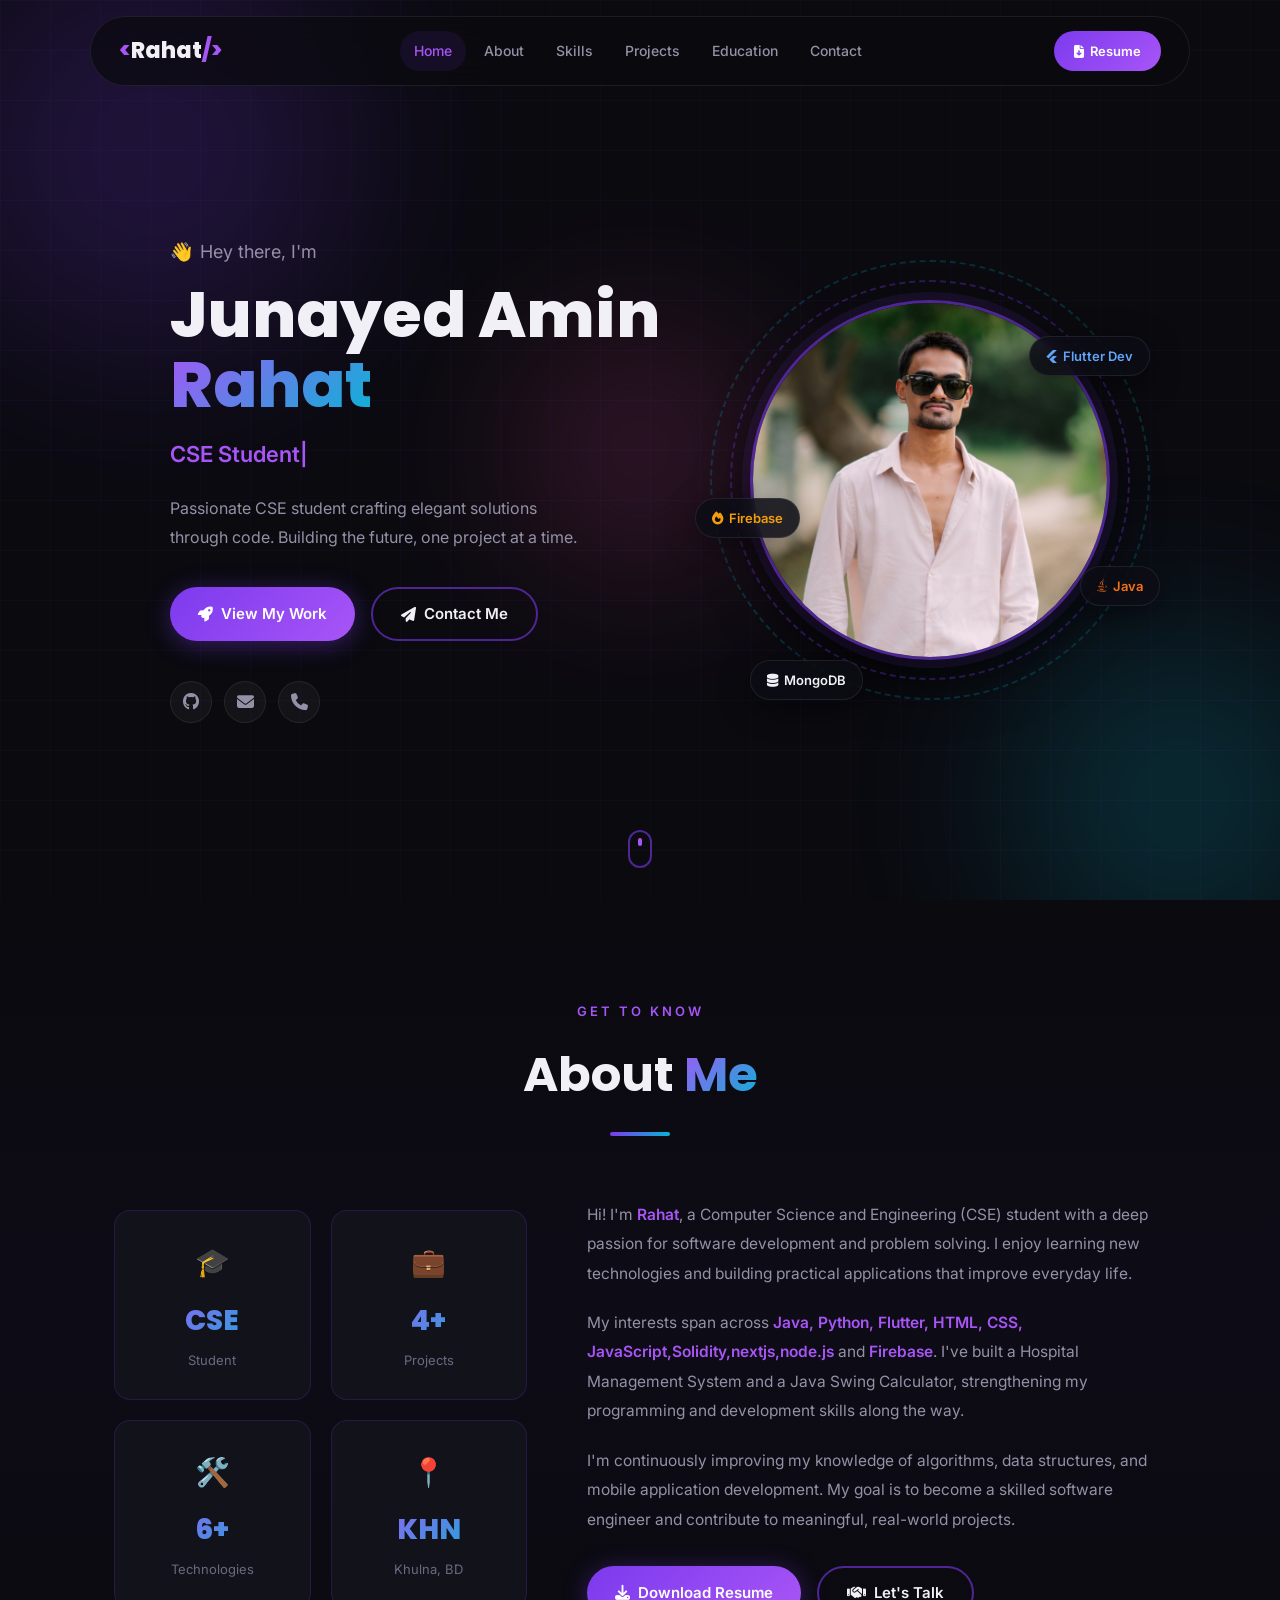
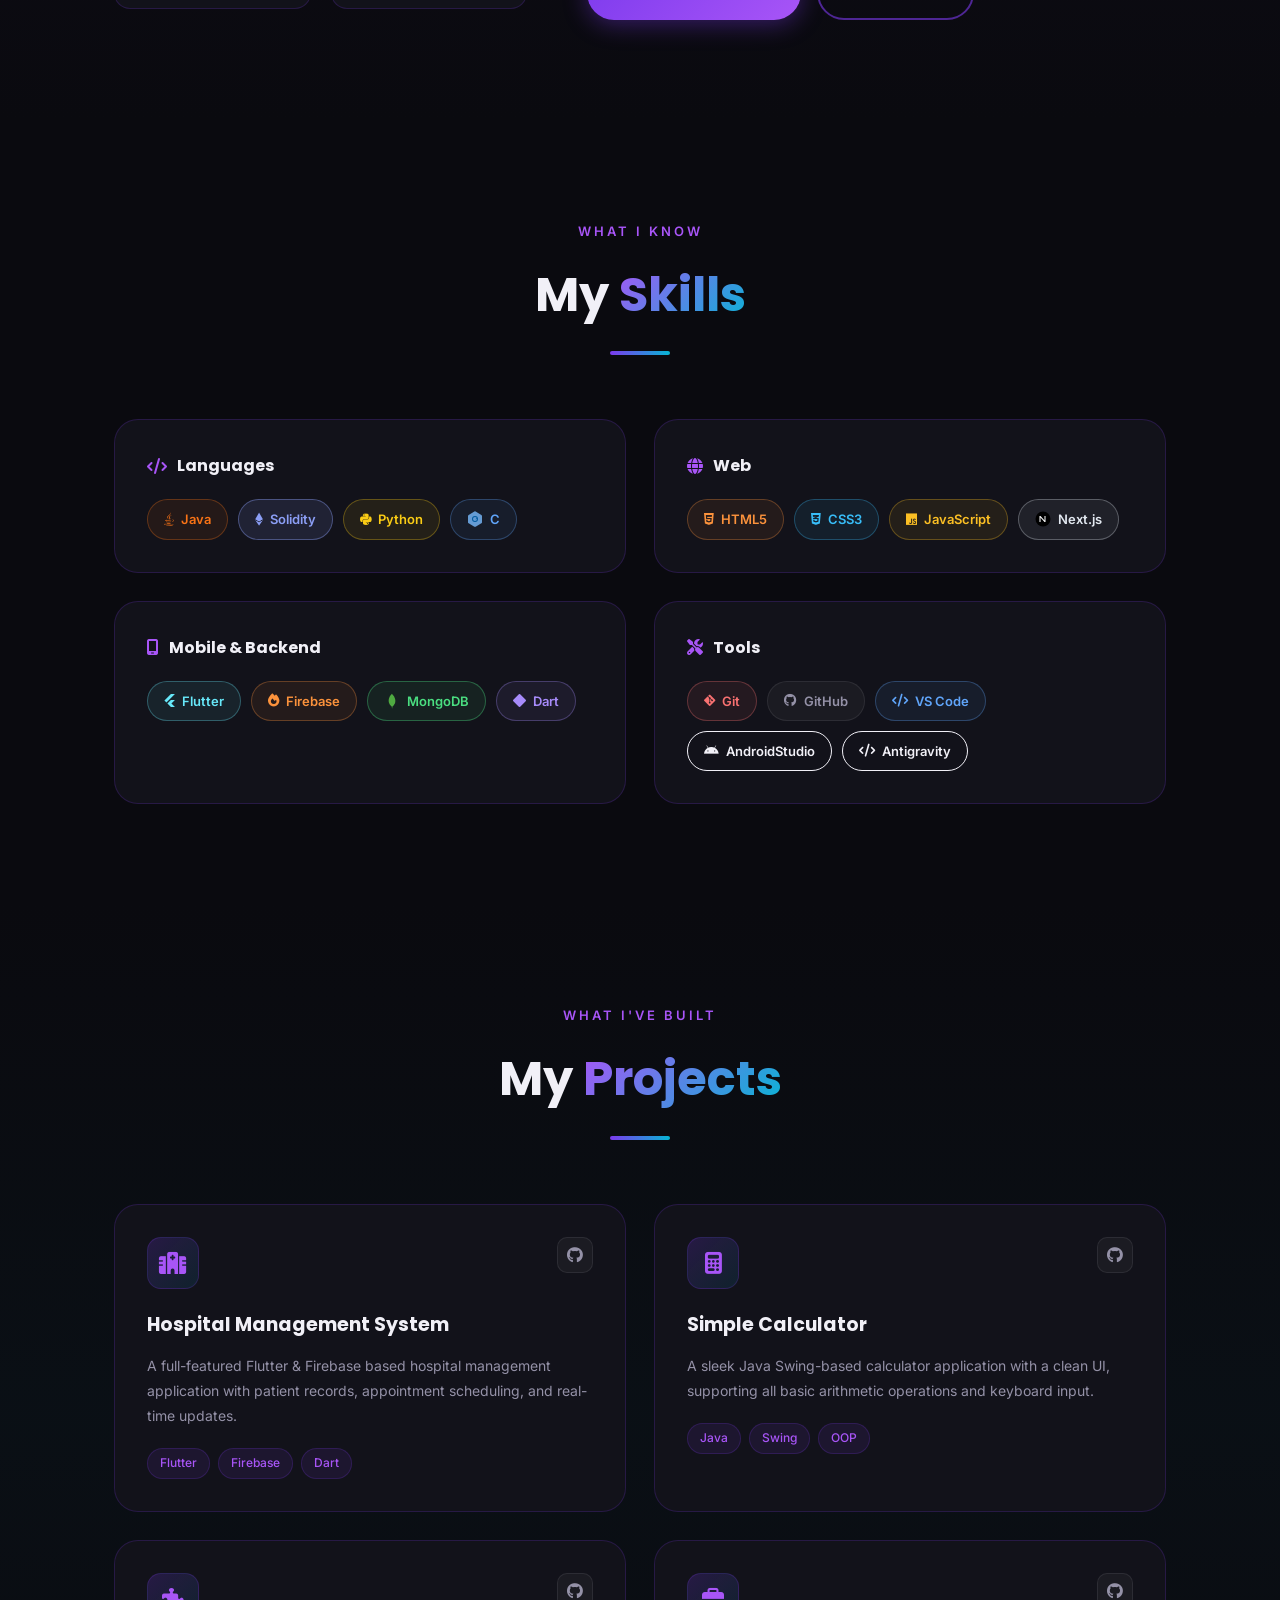
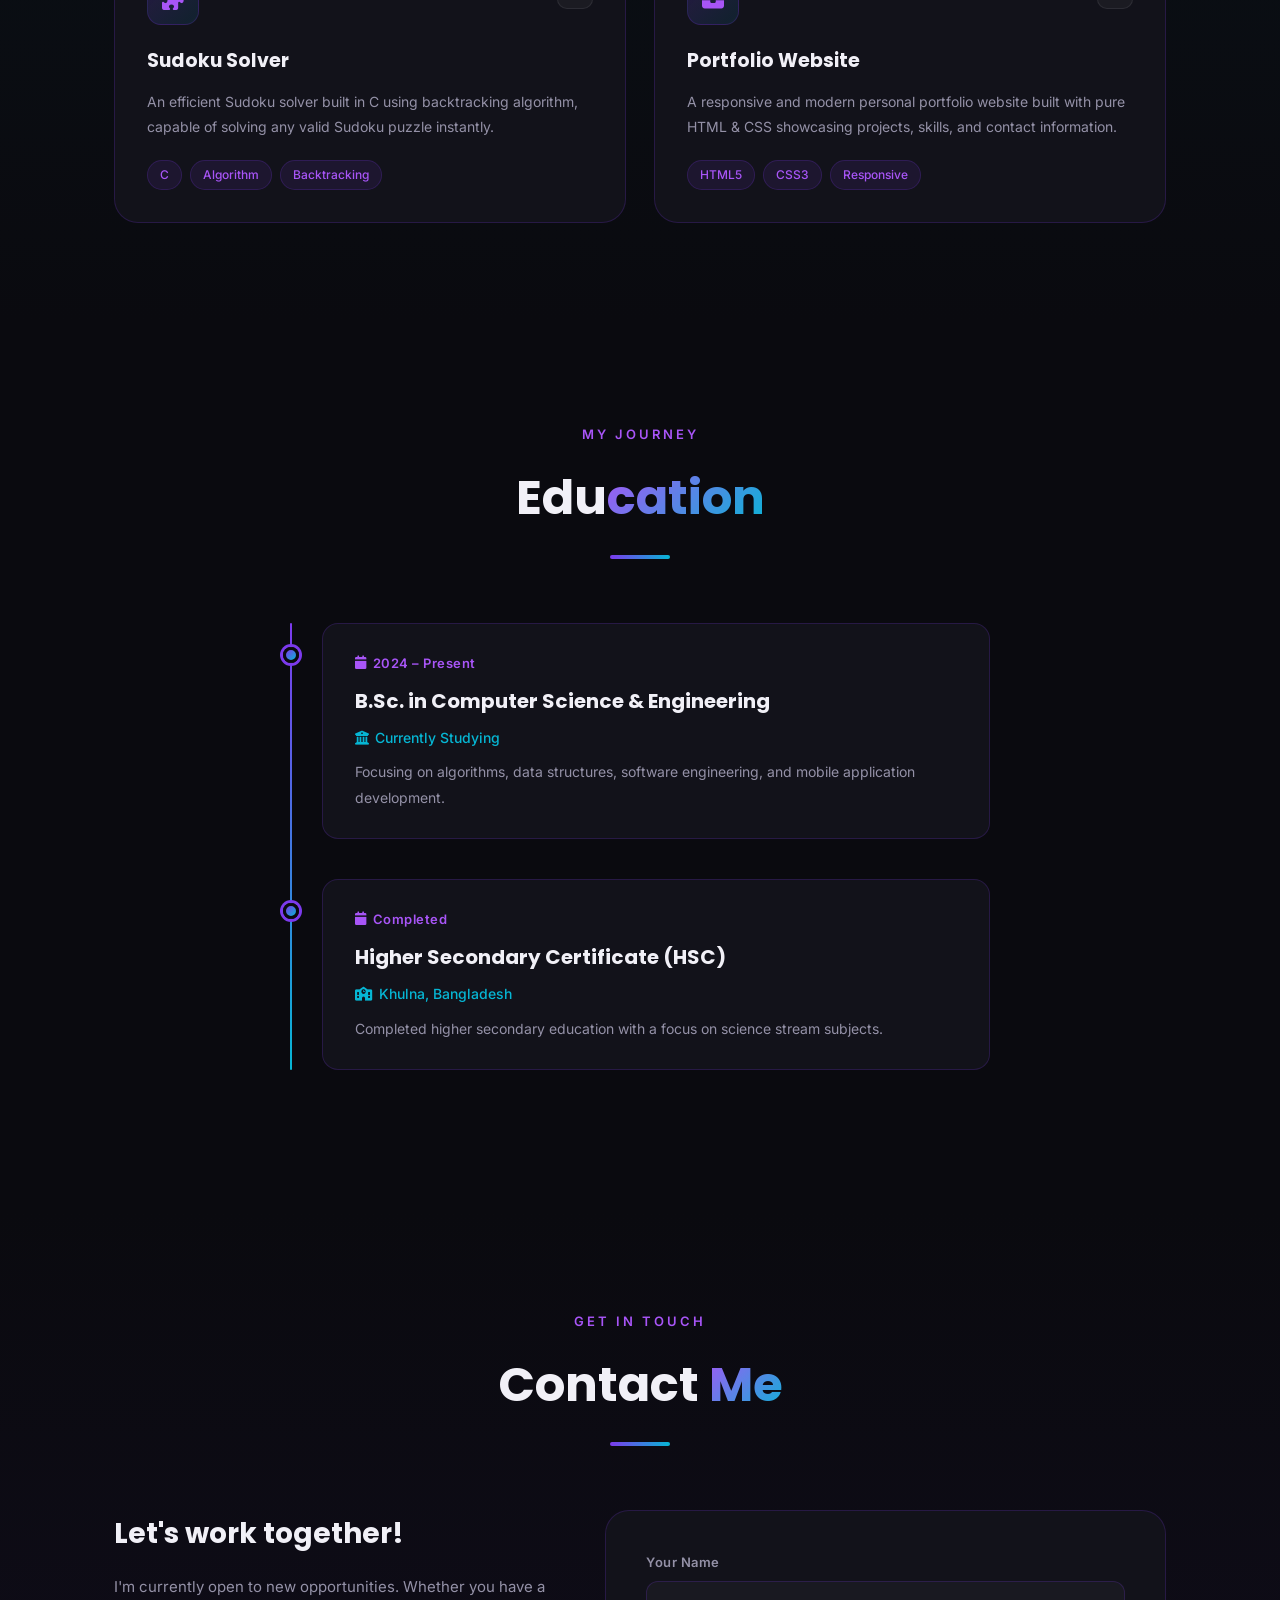
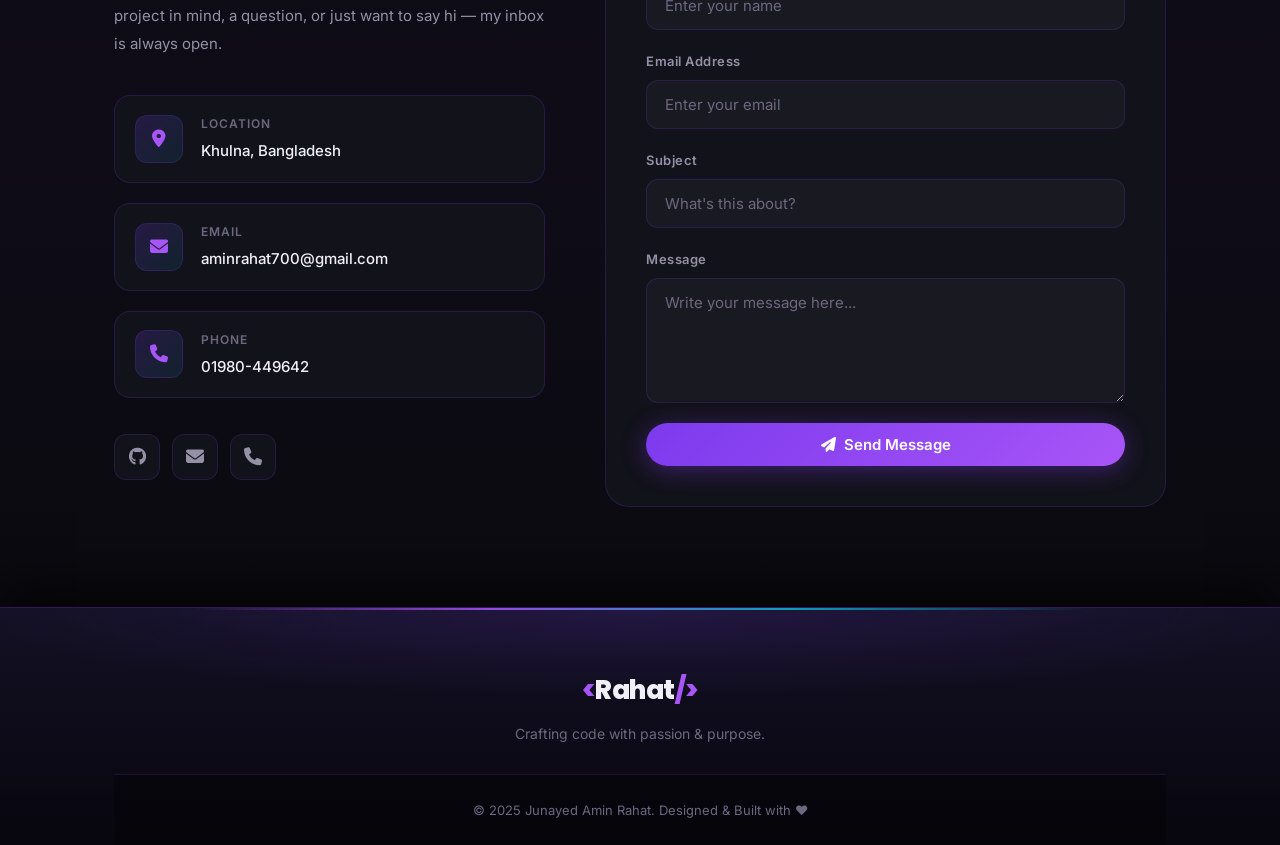
==== commit e2632536: "feat: fix contact form and add root redirect for GitHub Pages deployment" ====
--- a/Project/index.html
+++ b/Project/index.html
@@ -6,7 +6,8 @@
     <meta name="viewport" content="width=device-width, initial-scale=1.0">
     <meta name="description"
         content="Junayed Amin Rahat – CSE Student & Web Developer from Khulna, Bangladesh. Explore my projects, skills, and get in touch.">
-    <meta name="keywords" content="Junayed Amin Rahat, portfolio, web developer, CSE student, Flutter, Java, Python">
+    <meta name="keywords"
+        content="Junayed Amin Rahat, portfolio, web developer, CSE student, Flutter, Java, Python, Node.js, MongoDBS">
     <meta name="author" content="Junayed Amin Rahat">
     <title>Junayed Amin Rahat | Portfolio</title>
 
@@ -20,7 +21,7 @@
     <!-- Font Awesome Icons -->
     <link rel="stylesheet" href="https://cdnjs.cloudflare.com/ajax/libs/font-awesome/6.5.0/css/all.min.css">
 
-    <link rel="stylesheet" href="project.css?v=4">
+    <link rel="stylesheet" href="index.css">
 </head>
 
 <body>
@@ -94,7 +95,7 @@
             <div class="hero-image-ring"></div>
             <div class="hero-image-ring ring-2"></div>
             <div class="hero-image-container">
-                <img src="image.jpg" alt="Junayed Amin Rahat" class="hero-photo">
+                <img src="image.jpeg" alt="Junayed Amin Rahat" class="hero-photo">
             </div>
             <div class="hero-badge badge-1">
                 <i class="fa-brands fa-flutter"></i> Flutter Dev
@@ -104,6 +105,9 @@
             </div>
             <div class="hero-badge badge-3">
                 <i class="fa-solid fa-fire"></i> Firebase
+            </div>
+            <div class="hero-badge badge-4">
+                <i class="fa-solid fa-database"></i> MongoDB
             </div>
         </div>
 
@@ -152,7 +156,8 @@
                         building practical applications that improve everyday life.
                     </p>
                     <p>
-                        My interests span across <strong>Java, Python, Flutter, HTML, CSS,</strong> and
+                        My interests span across <strong>Java, Python, Flutter, HTML, CSS,
+                            JavaScript,Solidity,nextjs,node.js</strong> and
                         <strong>Firebase</strong>. I've built a Hospital Management System and a Java Swing Calculator,
                         strengthening my programming and development skills along the way.
                     </p>
@@ -191,7 +196,13 @@
                         <span class="skill-tag java"><i class="fa-brands fa-java"></i> Java</span>
                         <span class="skill-tag solidity"><i class="fa-brands fa-ethereum"></i> Solidity</span>
                         <span class="skill-tag python"><i class="fa-brands fa-python"></i> Python</span>
-                        <span class="skill-tag c"><svg class="skill-svg" viewBox="0 0 128 128" xmlns="http://www.w3.org/2000/svg"><path fill="#659BD3" d="M115 31L69 4a10 10 0 00-10 0L13 31a10 10 0 00-5 8v50a10 10 0 005 9l46 27a10 10 0 0010 0l46-27a10 10 0 005-9V39a10 10 0 00-5-8z"/><path fill="#00599C" d="M64 40a24 24 0 100 48 24 24 0 000-48zm0 8a16 16 0 010 32 16 16 0 010-32zm16 24H68a8 8 0 100-16h12a16 16 0 01-16 16z"/></svg> C</span>
+                        <span class="skill-tag c"><svg class="skill-svg" viewBox="0 0 128 128"
+                                xmlns="http://www.w3.org/2000/svg">
+                                <path fill="#659BD3"
+                                    d="M115 31L69 4a10 10 0 00-10 0L13 31a10 10 0 00-5 8v50a10 10 0 005 9l46 27a10 10 0 0010 0l46-27a10 10 0 005-9V39a10 10 0 00-5-8z" />
+                                <path fill="#00599C"
+                                    d="M64 40a24 24 0 100 48 24 24 0 000-48zm0 8a16 16 0 010 32 16 16 0 010-32zm16 24H68a8 8 0 100-16h12a16 16 0 01-16 16z" />
+                            </svg> C</span>
                     </div>
                 </div>
 
@@ -201,8 +212,12 @@
                         <span class="skill-tag html"><i class="fa-brands fa-html5"></i> HTML5</span>
                         <span class="skill-tag css"><i class="fa-brands fa-css3-alt"></i> CSS3</span>
                         <span class="skill-tag js"><i class="fa-brands fa-js"></i> JavaScript</span>
-                        <span class="skill-tag react"><i class="fa-brands fa-react"></i> React</span>
-                        <span class="skill-tag nextjs"><svg class="skill-svg" viewBox="0 0 128 128" xmlns="http://www.w3.org/2000/svg"><circle cx="64" cy="64" r="60" fill="#000"/><path fill="white" d="M36 88V40h8l32 36V40h8v48h-8L44 52v36z"/></svg> Next.js</span>
+                        <!-- <span class="skill-tag react"><i class="fa-brands fa-react"></i> React</span> -->
+                        <span class="skill-tag nextjs"><svg class="skill-svg" viewBox="0 0 128 128"
+                                xmlns="http://www.w3.org/2000/svg">
+                                <circle cx="64" cy="64" r="60" fill="#000" />
+                                <path fill="white" d="M36 88V40h8l32 36V40h8v48h-8L44 52v36z" />
+                            </svg> Next.js</span>
                     </div>
                 </div>
 
@@ -211,7 +226,11 @@
                     <div class="skill-tags">
                         <span class="skill-tag flutter"><i class="fa-brands fa-flutter"></i> Flutter</span>
                         <span class="skill-tag firebase"><i class="fa-solid fa-fire"></i> Firebase</span>
-                        <span class="skill-tag mongodb"><svg class="skill-svg" viewBox="0 0 128 128" xmlns="http://www.w3.org/2000/svg"><path fill="#4FAA41" d="M90.491 57.282c-.37-4.79-1.496-9.409-3.062-13.934-3.244-10.104-8.45-19.046-15.783-26.74-1.854-1.946-3.916-3.729-5.209-6.151-.818-1.532-1.597-3.085-2.394-4.629l-.505-1.273c-.085.292-.139.396-.142.501-.065 2.517-1.491 4.224-3.267 5.817-1.997 1.793-3.856 3.739-5.775 5.618l-5.901 7.763c-1.592 2.925-3.182 5.85-4.772 8.775l-3.19 8.617-.096.134c-1.756 5.768-2.622 11.698-3.048 17.688-.16 2.251.022 4.535.149 6.798.181 3.235.743 6.415 1.586 9.545 3.062 11.372 9.276 20.805 17.771 28.819 1.579 1.489 3.199 2.843 4.847 4.26.282-.965.507-1.93.763-2.895.256-.961.515-1.917.688-2.881-.174.964-.369 1.92-.562 2.881l-.826 2.895.738 2.501.684 3.884.326 4.053c-.003.823-.036 1.648.014 2.47.012.21.288.404.442.606l1.376.483 1.434.558-.246-3.603-.011-3.548.495-5.405.359-1.177 1.027-1.82c1.268-1.02 2.629-1.946 3.784-3.081 2.09-2.054 4.175-4.134 6.045-6.383a47.846 47.846 0 006.191-9.516c1.122-2.284 2.178-4.614 3.052-7.001.77-2.104 1.247-4.315 1.854-6.479.054-.156.126-.309.16-.468 1.254-5.841 1.465-11.741 1.004-17.682zm-23.599 49.375l-.805-1.763.805 1.763 1.183 1.01-1.183-1.01z"/></svg> MongoDB</span>
+                        <span class="skill-tag mongodb"><svg class="skill-svg" viewBox="0 0 128 128"
+                                xmlns="http://www.w3.org/2000/svg">
+                                <path fill="#4FAA41"
+                                    d="M90.491 57.282c-.37-4.79-1.496-9.409-3.062-13.934-3.244-10.104-8.45-19.046-15.783-26.74-1.854-1.946-3.916-3.729-5.209-6.151-.818-1.532-1.597-3.085-2.394-4.629l-.505-1.273c-.085.292-.139.396-.142.501-.065 2.517-1.491 4.224-3.267 5.817-1.997 1.793-3.856 3.739-5.775 5.618l-5.901 7.763c-1.592 2.925-3.182 5.85-4.772 8.775l-3.19 8.617-.096.134c-1.756 5.768-2.622 11.698-3.048 17.688-.16 2.251.022 4.535.149 6.798.181 3.235.743 6.415 1.586 9.545 3.062 11.372 9.276 20.805 17.771 28.819 1.579 1.489 3.199 2.843 4.847 4.26.282-.965.507-1.93.763-2.895.256-.961.515-1.917.688-2.881-.174.964-.369 1.92-.562 2.881l-.826 2.895.738 2.501.684 3.884.326 4.053c-.003.823-.036 1.648.014 2.47.012.21.288.404.442.606l1.376.483 1.434.558-.246-3.603-.011-3.548.495-5.405.359-1.177 1.027-1.82c1.268-1.02 2.629-1.946 3.784-3.081 2.09-2.054 4.175-4.134 6.045-6.383a47.846 47.846 0 006.191-9.516c1.122-2.284 2.178-4.614 3.052-7.001.77-2.104 1.247-4.315 1.854-6.479.054-.156.126-.309.16-.468 1.254-5.841 1.465-11.741 1.004-17.682zm-23.599 49.375l-.805-1.763.805 1.763 1.183 1.01-1.183-1.01z" />
+                            </svg> MongoDB</span>
                         <span class="skill-tag dart"><i class="fa-solid fa-diamond"></i> Dart</span>
                     </div>
                 </div>
@@ -222,6 +241,8 @@
                         <span class="skill-tag git"><i class="fa-brands fa-git-alt"></i> Git</span>
                         <span class="skill-tag github"><i class="fa-brands fa-github"></i> GitHub</span>
                         <span class="skill-tag vscode"><i class="fa-solid fa-code"></i> VS Code</span>
+                        <span class="skill-tag android-studio"><i class="fa-brands fa-android"></i> AndroidStudio</span>
+                        <span class="skill-tag antigravity"><i class="fa-solid fa-code"></i> Antigravity</span>
                     </div>
                 </div>
 
@@ -343,7 +364,7 @@
                 <div class="timeline-item">
                     <div class="timeline-dot"></div>
                     <div class="timeline-card">
-                        <span class="timeline-date"><i class="fa-solid fa-calendar"></i> 2022 – Present</span>
+                        <span class="timeline-date"><i class="fa-solid fa-calendar"></i> 2024  – Present</span>
                         <h3>B.Sc. in Computer Science & Engineering</h3>
                         <p class="timeline-institution"><i class="fa-solid fa-university"></i> Currently Studying</p>
                         <p class="timeline-desc">Focusing on algorithms, data structures, software engineering, and
@@ -356,6 +377,7 @@
                     <div class="timeline-card">
                         <span class="timeline-date"><i class="fa-solid fa-calendar"></i> Completed</span>
                         <h3>Higher Secondary Certificate (HSC)</h3>
+
                         <p class="timeline-institution"><i class="fa-solid fa-school"></i> Khulna, Bangladesh</p>
                         <p class="timeline-desc">Completed higher secondary education with a focus on science stream
                             subjects.</p>
@@ -427,14 +449,19 @@
                 </div>
 
                 <div class="contact-form-panel" data-aos="fade-left">
-                    <form class="contact-form" id="contact-form">
+                    <form class="contact-form" id="contact-form" action="https://formsubmit.co/aminrahat700@gmail.com" method="POST">
+                        <!-- FormSubmit settings -->
+                        <input type="hidden" name="_captcha" value="false">
+                        <input type="hidden" name="_template" value="table">
+                        <input type="hidden" name="_subject" id="form-subject-hidden" value="New message from Portfolio">
+
                         <div class="form-group">
                             <label for="name">Your Name</label>
-                            <input type="text" id="name" name="name" placeholder="Enter your name" required>
+                            <input type="text" id="name" name="name" placeholder="Enter your name" required autocomplete="name">
                         </div>
                         <div class="form-group">
                             <label for="email">Email Address</label>
-                            <input type="email" id="email" name="email" placeholder="Enter your email" required>
+                            <input type="email" id="email" name="email" placeholder="Enter your email" required autocomplete="email">
                         </div>
                         <div class="form-group">
                             <label for="subject">Subject</label>
@@ -475,7 +502,7 @@
         <i class="fa-solid fa-chevron-up"></i>
     </button>
 
-    <script src="project.js"></script>
+    <script src="index.js"></script>
 </body>
 
 </html>
--- a/Project/index.css
+++ b/Project/index.css
@@ -0,0 +1,1620 @@
+/* ============================================================
+   JUNAYED AMIN RAHAT — PROFESSIONAL PORTFOLIO
+   Dark Theme | Glassmorphism | Modern Design
+   ============================================================ */
+
+/* ===== CSS VARIABLES ===== */
+:root {
+    --primary: #7c3aed;
+    --primary-light: #a855f7;
+    --primary-dark: #5b21b6;
+    --accent: #06b6d4;
+    --accent-light: #67e8f9;
+    --bg: #0a0a0f;
+    --bg-card: #12121a;
+    --bg-card-hover: #1a1a28;
+    --border: rgba(124, 58, 237, 0.2);
+    --border-hover: rgba(124, 58, 237, 0.6);
+    --text-primary: #f1f0f7;
+    --text-secondary: #9491a7;
+    --text-muted: #6c6880;
+    --glass: rgba(255, 255, 255, 0.04);
+    --glass-border: rgba(255, 255, 255, 0.08);
+    --shadow: 0 25px 50px rgba(0, 0, 0, 0.6);
+    --shadow-card: 0 8px 32px rgba(0, 0, 0, 0.4);
+    --radius: 16px;
+    --radius-lg: 24px;
+    --transition: 0.3s cubic-bezier(0.4, 0, 0.2, 1);
+    --font-body: 'Inter', sans-serif;
+    --font-heading: 'Poppins', sans-serif;
+}
+
+/* ===== RESET & BASE ===== */
+*,
+*::before,
+*::after {
+    margin: 0;
+    padding: 0;
+    box-sizing: border-box;
+}
+
+html {
+    scroll-behavior: smooth;
+    font-size: 16px;
+}
+
+body {
+    font-family: var(--font-body);
+    background: var(--bg);
+    color: var(--text-primary);
+    line-height: 1.7;
+    overflow-x: hidden;
+}
+
+::selection {
+    background: var(--primary);
+    color: white;
+}
+
+/* ===== SCROLLBAR ===== */
+::-webkit-scrollbar {
+    width: 6px;
+}
+
+::-webkit-scrollbar-track {
+    background: var(--bg);
+}
+
+::-webkit-scrollbar-thumb {
+    background: var(--primary);
+    border-radius: 3px;
+}
+
+::-webkit-scrollbar-thumb:hover {
+    background: var(--primary-light);
+}
+
+/* ===== UTILITY ===== */
+.container {
+    max-width: 1100px;
+    margin: 0 auto;
+    padding: 0 24px;
+}
+
+.section {
+    padding: 100px 0;
+}
+
+/* ===== SECTION HEADER ===== */
+.section-header {
+    text-align: center;
+    margin-bottom: 64px;
+}
+
+.section-label {
+    font-size: 13px;
+    font-weight: 600;
+    letter-spacing: 3px;
+    text-transform: uppercase;
+    color: var(--primary-light);
+    margin-bottom: 12px;
+}
+
+.section-title {
+    font-family: var(--font-heading);
+    font-size: clamp(2rem, 5vw, 3rem);
+    font-weight: 700;
+    color: var(--text-primary);
+    margin-bottom: 16px;
+}
+
+.section-title span {
+    background: linear-gradient(135deg, var(--primary-light), var(--accent));
+    -webkit-background-clip: text;
+    -webkit-text-fill-color: transparent;
+    background-clip: text;
+}
+
+.section-line {
+    width: 60px;
+    height: 4px;
+    background: linear-gradient(90deg, var(--primary), var(--accent));
+    border-radius: 2px;
+    margin: 0 auto;
+}
+
+/* ===== BUTTONS ===== */
+.btn {
+    display: inline-flex;
+    align-items: center;
+    gap: 8px;
+    padding: 12px 28px;
+    border-radius: 50px;
+    font-family: var(--font-body);
+    font-size: 15px;
+    font-weight: 600;
+    text-decoration: none;
+    cursor: pointer;
+    border: none;
+    transition: var(--transition);
+    position: relative;
+    overflow: hidden;
+}
+
+.btn-primary {
+    background: linear-gradient(135deg, var(--primary), var(--primary-light));
+    color: white;
+    box-shadow: 0 4px 24px rgba(124, 58, 237, 0.4);
+}
+
+.btn-primary:hover {
+    transform: translateY(-3px);
+    box-shadow: 0 8px 32px rgba(124, 58, 237, 0.6);
+}
+
+.btn-outline {
+    background: transparent;
+    color: var(--text-primary);
+    border: 2px solid var(--border-hover);
+}
+
+.btn-outline:hover {
+    background: var(--glass);
+    border-color: var(--primary-light);
+    color: var(--primary-light);
+    transform: translateY(-3px);
+}
+
+.btn-full {
+    width: 100%;
+    justify-content: center;
+}
+
+/* ===== NAVBAR ===== */
+.navbar {
+    position: fixed;
+    top: 16px;
+    left: 50%;
+    transform: translateX(-50%);
+    width: 92%;
+    max-width: 1100px;
+    z-index: 1000;
+    display: flex;
+    align-items: center;
+    justify-content: space-between;
+    padding: 14px 28px;
+    background: rgba(10, 10, 15, 0.7);
+    backdrop-filter: blur(20px);
+    -webkit-backdrop-filter: blur(20px);
+    border: 1px solid var(--glass-border);
+    border-radius: 50px;
+    transition: transform 0.4s ease, background 0.3s ease,
+        box-shadow 0.3s ease, opacity 0.4s ease;
+    opacity: 1;
+}
+
+/* Scroll Down হলে navbar উপরে চলে যাবে */
+.navbar.nav-hidden {
+    transform: translateX(-50%) translateY(calc(-100% - 24px));
+    opacity: 0;
+    pointer-events: none;
+}
+
+.navbar.scrolled {
+    background: rgba(10, 10, 15, 0.95);
+    box-shadow: 0 8px 40px rgba(0, 0, 0, 0.5);
+}
+
+.logo {
+    font-family: var(--font-heading);
+    font-size: 22px;
+    font-weight: 800;
+    color: var(--text-primary);
+}
+
+.logo-bracket {
+    color: var(--primary-light);
+}
+
+.nav-links {
+    display: flex;
+    list-style: none;
+    gap: 4px;
+}
+
+.nav-link {
+    display: block;
+    padding: 8px 14px;
+    text-decoration: none;
+    color: var(--text-secondary);
+    font-size: 14px;
+    font-weight: 500;
+    border-radius: 50px;
+    transition: var(--transition);
+}
+
+.nav-link:hover,
+.nav-link.active {
+    color: var(--primary-light);
+    background: rgba(124, 58, 237, 0.1);
+}
+
+.nav-resume-btn {
+    display: inline-flex;
+    align-items: center;
+    gap: 6px;
+    padding: 9px 20px;
+    background: linear-gradient(135deg, var(--primary), var(--primary-light));
+    color: white;
+    text-decoration: none;
+    border-radius: 50px;
+    font-size: 13px;
+    font-weight: 600;
+    transition: var(--transition);
+    white-space: nowrap;
+}
+
+.nav-resume-btn:hover {
+    transform: scale(1.05);
+    box-shadow: 0 4px 20px rgba(124, 58, 237, 0.5);
+}
+
+.hamburger {
+    display: none;
+    flex-direction: column;
+    gap: 5px;
+    background: none;
+    border: none;
+    cursor: pointer;
+    padding: 4px;
+}
+
+.hamburger span {
+    display: block;
+    width: 24px;
+    height: 2px;
+    background: var(--text-primary);
+    border-radius: 2px;
+    transition: var(--transition);
+}
+
+/* ===== HERO SECTION ===== */
+.hero {
+    position: relative;
+    min-height: 100vh;
+    display: flex;
+    align-items: center;
+    justify-content: center;
+    gap: 60px;
+    padding: 120px 60px 60px;
+    overflow: hidden;
+}
+
+/* Hero Background */
+.hero-bg {
+    position: absolute;
+    inset: 0;
+    overflow: hidden;
+}
+
+.orb {
+    position: absolute;
+    border-radius: 50%;
+    filter: blur(80px);
+    opacity: 0.25;
+    animation: floatOrb 8s ease-in-out infinite;
+}
+
+.orb-1 {
+    width: 500px;
+    height: 500px;
+    background: radial-gradient(circle, var(--primary), transparent);
+    top: -100px;
+    left: -100px;
+    animation-delay: 0s;
+}
+
+.orb-2 {
+    width: 400px;
+    height: 400px;
+    background: radial-gradient(circle, var(--accent), transparent);
+    bottom: -100px;
+    right: -100px;
+    animation-delay: -4s;
+}
+
+.orb-3 {
+    width: 300px;
+    height: 300px;
+    background: radial-gradient(circle, #ec4899, transparent);
+    top: 50%;
+    left: 50%;
+    transform: translate(-50%, -50%);
+    animation-delay: -2s;
+}
+
+.grid-overlay {
+    position: absolute;
+    inset: 0;
+    background-image:
+        linear-gradient(rgba(124, 58, 237, 0.05) 1px, transparent 1px),
+        linear-gradient(90deg, rgba(124, 58, 237, 0.05) 1px, transparent 1px);
+    background-size: 50px 50px;
+}
+
+@keyframes floatOrb {
+
+    0%,
+    100% {
+        transform: translate(0, 0) scale(1);
+    }
+
+    33% {
+        transform: translate(30px, -20px) scale(1.05);
+    }
+
+    66% {
+        transform: translate(-20px, 15px) scale(0.95);
+    }
+}
+
+/* Hero Content */
+.hero-content {
+    flex: 1;
+    max-width: 520px;
+    z-index: 2;
+    animation: fadeSlideRight 1s ease forwards;
+}
+
+.greeting {
+    font-size: 18px;
+    color: var(--text-secondary);
+    margin-bottom: 12px;
+    display: flex;
+    align-items: center;
+    gap: 8px;
+}
+
+.wave {
+    display: inline-block;
+    animation: wave 2.5s ease-in-out infinite;
+    transform-origin: 70% 70%;
+}
+
+@keyframes wave {
+
+    0%,
+    100% {
+        transform: rotate(0deg);
+    }
+
+    15% {
+        transform: rotate(14deg);
+    }
+
+    30% {
+        transform: rotate(-8deg);
+    }
+
+    45% {
+        transform: rotate(14deg);
+    }
+
+    60% {
+        transform: rotate(-4deg);
+    }
+
+    75% {
+        transform: rotate(10deg);
+    }
+}
+
+.hero-name {
+    font-family: var(--font-heading);
+    font-size: clamp(2.5rem, 6vw, 4rem);
+    font-weight: 800;
+    line-height: 1.1;
+    color: var(--text-primary);
+    margin-bottom: 16px;
+}
+
+.name-highlight {
+    background: linear-gradient(135deg, var(--primary-light), var(--accent));
+    -webkit-background-clip: text;
+    -webkit-text-fill-color: transparent;
+    background-clip: text;
+}
+
+.hero-subtitle {
+    font-size: 22px;
+    font-weight: 600;
+    color: var(--primary-light);
+    min-height: 36px;
+    margin-bottom: 20px;
+}
+
+.cursor-blink {
+    animation: blink 1s step-end infinite;
+}
+
+@keyframes blink {
+
+    0%,
+    100% {
+        opacity: 1;
+    }
+
+    50% {
+        opacity: 0;
+    }
+}
+
+.hero-desc {
+    font-size: 16px;
+    color: var(--text-secondary);
+    max-width: 420px;
+    margin-bottom: 36px;
+    line-height: 1.8;
+}
+
+.hero-buttons {
+    display: flex;
+    gap: 16px;
+    flex-wrap: wrap;
+    margin-bottom: 40px;
+}
+
+.hero-social {
+    display: flex;
+    gap: 12px;
+}
+
+.social-icon {
+    display: flex;
+    align-items: center;
+    justify-content: center;
+    width: 42px;
+    height: 42px;
+    border-radius: 50%;
+    background: var(--glass);
+    border: 1px solid var(--glass-border);
+    color: var(--text-secondary);
+    font-size: 17px;
+    text-decoration: none;
+    transition: var(--transition);
+}
+
+.social-icon:hover {
+    background: var(--primary);
+    border-color: var(--primary);
+    color: white;
+    transform: translateY(-4px);
+    box-shadow: 0 8px 24px rgba(124, 58, 237, 0.4);
+}
+
+/* Hero Image */
+.hero-image-wrapper {
+    flex-shrink: 0;
+    position: relative;
+    width: 360px;
+    height: 360px;
+    z-index: 2;
+    animation: fadeSlideLeft 1s ease forwards;
+}
+
+.hero-image-ring {
+    position: absolute;
+    inset: -20px;
+    border-radius: 50%;
+    border: 2px dashed rgba(124, 58, 237, 0.3);
+    animation: spinRing 20s linear infinite;
+}
+
+.ring-2 {
+    inset: -40px;
+    border-color: rgba(6, 182, 212, 0.2);
+    animation-duration: 30s;
+    animation-direction: reverse;
+}
+
+@keyframes spinRing {
+    to {
+        transform: rotate(360deg);
+    }
+}
+
+.hero-image-container {
+    width: 100%;
+    height: 100%;
+    border-radius: 50%;
+    overflow: hidden;
+    border: 3px solid var(--border-hover);
+    box-shadow:
+        0 0 0 8px rgba(124, 58, 237, 0.1),
+        var(--shadow);
+}
+
+.hero-photo {
+    width: 100%;
+    height: 100%;
+    object-fit: cover;
+    object-position: center top;
+    transition: transform 0.5s ease;
+}
+
+.hero-image-wrapper:hover .hero-photo {
+    transform: scale(1.06);
+}
+
+/* Floating Badges */
+.hero-badge {
+    position: absolute;
+    background: rgba(12, 12, 20, 0.85);
+    backdrop-filter: blur(12px);
+    border: 1px solid var(--glass-border);
+    border-radius: 50px;
+    padding: 8px 16px;
+    font-size: 13px;
+    font-weight: 600;
+    color: var(--text-primary);
+    white-space: nowrap;
+    display: flex;
+    align-items: center;
+    gap: 6px;
+    box-shadow: var(--shadow-card);
+    animation: floatBadge 4s ease-in-out infinite;
+}
+
+.badge-1 {
+    top: 10%;
+    right: -40px;
+    animation-delay: 0s;
+    color: #60a5fa;
+}
+
+.badge-2 {
+    bottom: 15%;
+    right: -50px;
+    animation-delay: -1.5s;
+    color: #f97316;
+}
+
+.badge-3 {
+    top: 55%;
+    left: -55px;
+    animation-delay: -3s;
+    color: #f59e0b;
+}
+
+@keyframes floatBadge {
+
+    0%,
+    100% {
+        transform: translateY(0px);
+    }
+
+    50% {
+        transform: translateY(-10px);
+    }
+}
+
+/* Scroll Indicator */
+.scroll-indicator {
+    position: absolute;
+    bottom: 32px;
+    left: 50%;
+    transform: translateX(-50%);
+    display: flex;
+    flex-direction: column;
+    align-items: center;
+    gap: 8px;
+}
+
+.scroll-dot {
+    width: 24px;
+    height: 38px;
+    border: 2px solid var(--border-hover);
+    border-radius: 12px;
+    position: relative;
+}
+
+.scroll-dot::after {
+    content: '';
+    position: absolute;
+    top: 6px;
+    left: 50%;
+    transform: translateX(-50%);
+    width: 4px;
+    height: 8px;
+    background: var(--primary-light);
+    border-radius: 2px;
+    animation: scrollDot 2s ease-in-out infinite;
+}
+
+@keyframes scrollDot {
+    0% {
+        top: 6px;
+        opacity: 1;
+    }
+
+    100% {
+        top: 20px;
+        opacity: 0;
+    }
+}
+
+/* ===== ABOUT SECTION ===== */
+.about {
+    background: linear-gradient(180deg, var(--bg) 0%, rgba(124, 58, 237, 0.03) 50%, var(--bg) 100%);
+}
+
+.about-grid {
+    display: grid;
+    grid-template-columns: 1fr 1.4fr;
+    gap: 60px;
+    align-items: center;
+}
+
+.about-stats {
+    display: grid;
+    grid-template-columns: 1fr 1fr;
+    gap: 20px;
+}
+
+.stat-card {
+    background: var(--bg-card);
+    border: 1px solid var(--border);
+    border-radius: var(--radius);
+    padding: 28px 20px;
+    text-align: center;
+    transition: var(--transition);
+}
+
+.stat-card:hover {
+    border-color: var(--primary);
+    transform: translateY(-6px);
+    box-shadow: 0 12px 40px rgba(124, 58, 237, 0.2);
+    background: var(--bg-card-hover);
+}
+
+.stat-icon {
+    font-size: 28px;
+    display: block;
+    margin-bottom: 10px;
+}
+
+.stat-num {
+    font-family: var(--font-heading);
+    font-size: 28px;
+    font-weight: 800;
+    background: linear-gradient(135deg, var(--primary-light), var(--accent));
+    -webkit-background-clip: text;
+    -webkit-text-fill-color: transparent;
+    background-clip: text;
+}
+
+.stat-card p {
+    font-size: 13px;
+    color: var(--text-muted);
+    margin-top: 4px;
+}
+
+.about-text p {
+    color: var(--text-secondary);
+    margin-bottom: 20px;
+    font-size: 15.5px;
+    line-height: 1.9;
+}
+
+.about-text strong {
+    color: var(--primary-light);
+    font-weight: 600;
+}
+
+.about-actions {
+    display: flex;
+    gap: 16px;
+    flex-wrap: wrap;
+    margin-top: 32px;
+}
+
+/* ===== SKILLS SECTION ===== */
+.skills {
+    background: var(--bg);
+}
+
+.skills-grid {
+    display: grid;
+    grid-template-columns: repeat(2, 1fr);
+    gap: 28px;
+}
+
+.skill-category {
+    background: var(--bg-card);
+    border: 1px solid var(--border);
+    border-radius: var(--radius-lg);
+    padding: 32px;
+    transition: var(--transition);
+}
+
+.skill-category:hover {
+    border-color: var(--primary);
+    box-shadow: 0 8px 40px rgba(124, 58, 237, 0.15);
+}
+
+.category-title {
+    font-family: var(--font-heading);
+    font-size: 16px;
+    font-weight: 700;
+    color: var(--text-primary);
+    margin-bottom: 20px;
+    display: flex;
+    align-items: center;
+    gap: 10px;
+}
+
+.category-title i {
+    color: var(--primary-light);
+}
+
+.skill-tags {
+    display: flex;
+    flex-wrap: wrap;
+    gap: 10px;
+}
+
+.skill-tag {
+    display: inline-flex;
+    align-items: center;
+    gap: 7px;
+    padding: 8px 16px;
+    border-radius: 50px;
+    font-size: 13px;
+    font-weight: 600;
+    border: 1px solid;
+    transition: var(--transition);
+    cursor: default;
+}
+
+.skill-tag:hover {
+    transform: translateY(-3px);
+    box-shadow: 0 6px 20px rgba(0, 0, 0, 0.3);
+}
+
+/* Inline SVG icons for skills */
+.skill-svg {
+    width: 16px;
+    height: 16px;
+    display: inline-block;
+    vertical-align: middle;
+    flex-shrink: 0;
+}
+
+.skill-tag.java {
+    color: #f97316;
+    border-color: rgba(249, 115, 22, 0.3);
+    background: rgba(249, 115, 22, 0.08);
+}
+
+.skill-tag.solidity {
+    color: #8b9ef5;
+    border-color: rgba(139, 158, 245, 0.4);
+    background: rgba(139, 158, 245, 0.12);
+}
+
+.skill-tag.python {
+    color: #facc15;
+    border-color: rgba(250, 204, 21, 0.3);
+    background: rgba(250, 204, 21, 0.08);
+}
+
+.skill-tag.c {
+    color: #60a5fa;
+    border-color: rgba(96, 165, 250, 0.3);
+    background: rgba(96, 165, 250, 0.08);
+}
+
+.skill-tag.html {
+    color: #fb923c;
+    border-color: rgba(251, 146, 60, 0.3);
+    background: rgba(251, 146, 60, 0.08);
+}
+
+.skill-tag.css {
+    color: #38bdf8;
+    border-color: rgba(56, 189, 248, 0.3);
+    background: rgba(56, 189, 248, 0.08);
+}
+
+.skill-tag.js {
+    color: #fbbf24;
+    border-color: rgba(251, 191, 36, 0.3);
+    background: rgba(251, 191, 36, 0.08);
+}
+
+.skill-tag.react {
+    color: #38bdf8;
+    border-color: rgba(56, 189, 248, 0.4);
+    background: rgba(56, 189, 248, 0.1);
+}
+
+.skill-tag.nextjs {
+    color: #e2e8f0;
+    border-color: rgba(226, 232, 240, 0.3);
+    background: rgba(226, 232, 240, 0.07);
+}
+
+.skill-tag.flutter {
+    color: #67e8f9;
+    border-color: rgba(103, 232, 249, 0.3);
+    background: rgba(103, 232, 249, 0.08);
+}
+
+.skill-tag.firebase {
+    color: #fb923c;
+    border-color: rgba(251, 146, 60, 0.3);
+    background: rgba(251, 146, 60, 0.08);
+}
+
+.skill-tag.mongodb {
+    color: #4ade80;
+    border-color: rgba(74, 222, 128, 0.35);
+    background: rgba(74, 222, 128, 0.08);
+}
+
+.skill-tag.dart {
+    color: #a78bfa;
+    border-color: rgba(167, 139, 250, 0.3);
+    background: rgba(167, 139, 250, 0.08);
+}
+
+.skill-tag.git {
+    color: #f87171;
+    border-color: rgba(248, 113, 113, 0.3);
+    background: rgba(248, 113, 113, 0.08);
+}
+
+.skill-tag.github {
+    color: var(--text-secondary);
+    border-color: var(--glass-border);
+    background: var(--glass);
+}
+
+.skill-tag.vscode {
+    color: #60a5fa;
+    border-color: rgba(96, 165, 250, 0.3);
+    background: rgba(96, 165, 250, 0.08);
+}
+
+/* ===== PROJECTS SECTION ===== */
+.projects {
+    background: linear-gradient(180deg, var(--bg) 0%, rgba(6, 182, 212, 0.03) 50%, var(--bg) 100%);
+}
+
+.projects-grid {
+    display: grid;
+    grid-template-columns: repeat(2, 1fr);
+    gap: 28px;
+}
+
+.project-card {
+    background: var(--bg-card);
+    border: 1px solid var(--border);
+    border-radius: var(--radius-lg);
+    padding: 32px;
+    transition: var(--transition);
+    position: relative;
+    overflow: hidden;
+}
+
+.project-card::before {
+    content: '';
+    position: absolute;
+    top: 0;
+    left: 0;
+    right: 0;
+    height: 3px;
+    background: linear-gradient(90deg, var(--primary), var(--accent));
+    opacity: 0;
+    transition: var(--transition);
+}
+
+.project-card:hover {
+    border-color: var(--primary);
+    transform: translateY(-8px);
+    box-shadow: 0 20px 60px rgba(124, 58, 237, 0.2);
+    background: var(--bg-card-hover);
+}
+
+.project-card:hover::before {
+    opacity: 1;
+}
+
+.project-card-header {
+    display: flex;
+    align-items: flex-start;
+    justify-content: space-between;
+    margin-bottom: 20px;
+}
+
+.project-icon {
+    width: 52px;
+    height: 52px;
+    background: linear-gradient(135deg, rgba(124, 58, 237, 0.2), rgba(6, 182, 212, 0.1));
+    border: 1px solid var(--border);
+    border-radius: 14px;
+    display: flex;
+    align-items: center;
+    justify-content: center;
+    font-size: 22px;
+    color: var(--primary-light);
+    transition: var(--transition);
+}
+
+.project-card:hover .project-icon {
+    background: linear-gradient(135deg, var(--primary), var(--accent));
+    color: white;
+    border-color: transparent;
+}
+
+.project-links-top a {
+    display: flex;
+    align-items: center;
+    justify-content: center;
+    width: 36px;
+    height: 36px;
+    background: var(--glass);
+    border: 1px solid var(--glass-border);
+    border-radius: 10px;
+    color: var(--text-secondary);
+    text-decoration: none;
+    font-size: 16px;
+    transition: var(--transition);
+}
+
+.project-links-top a:hover {
+    background: var(--primary);
+    border-color: var(--primary);
+    color: white;
+    transform: rotate(-45deg);
+}
+
+.project-title {
+    font-family: var(--font-heading);
+    font-size: 19px;
+    font-weight: 700;
+    color: var(--text-primary);
+    margin-bottom: 12px;
+    transition: var(--transition);
+}
+
+.project-card:hover .project-title {
+    color: var(--primary-light);
+}
+
+.project-desc {
+    font-size: 14px;
+    color: var(--text-secondary);
+    line-height: 1.8;
+    margin-bottom: 20px;
+}
+
+.project-tags {
+    display: flex;
+    flex-wrap: wrap;
+    gap: 8px;
+}
+
+.project-tags span {
+    padding: 4px 12px;
+    background: rgba(124, 58, 237, 0.1);
+    border: 1px solid rgba(124, 58, 237, 0.2);
+    border-radius: 50px;
+    font-size: 12px;
+    font-weight: 500;
+    color: var(--primary-light);
+}
+
+/* ===== EDUCATION SECTION ===== */
+.education {
+    background: var(--bg);
+}
+
+.timeline {
+    max-width: 700px;
+    margin: 0 auto;
+    position: relative;
+    padding-left: 32px;
+}
+
+.timeline::before {
+    content: '';
+    position: absolute;
+    left: 0;
+    top: 0;
+    bottom: 0;
+    width: 2px;
+    background: linear-gradient(180deg, var(--primary), var(--accent));
+    border-radius: 2px;
+}
+
+.timeline-item {
+    position: relative;
+    margin-bottom: 40px;
+}
+
+.timeline-dot {
+    position: absolute;
+    left: -39px;
+    top: 24px;
+    width: 16px;
+    height: 16px;
+    background: linear-gradient(135deg, var(--primary), var(--accent));
+    border-radius: 50%;
+    border: 3px solid var(--bg);
+    box-shadow: 0 0 0 3px var(--primary);
+}
+
+.timeline-card {
+    background: var(--bg-card);
+    border: 1px solid var(--border);
+    border-radius: var(--radius);
+    padding: 28px 32px;
+    transition: var(--transition);
+}
+
+.timeline-card:hover {
+    border-color: var(--primary);
+    box-shadow: 0 8px 40px rgba(124, 58, 237, 0.15);
+    transform: translateX(8px);
+}
+
+.timeline-date {
+    font-size: 13px;
+    font-weight: 600;
+    color: var(--primary-light);
+    letter-spacing: 0.5px;
+    display: flex;
+    align-items: center;
+    gap: 6px;
+    margin-bottom: 10px;
+}
+
+.timeline-card h3 {
+    font-family: var(--font-heading);
+    font-size: 20px;
+    font-weight: 700;
+    color: var(--text-primary);
+    margin-bottom: 8px;
+}
+
+.timeline-institution {
+    font-size: 14px;
+    color: var(--accent);
+    font-weight: 500;
+    display: flex;
+    align-items: center;
+    gap: 6px;
+    margin-bottom: 10px;
+}
+
+.timeline-desc {
+    font-size: 14px;
+    color: var(--text-secondary);
+    line-height: 1.8;
+}
+
+/* ===== CONTACT SECTION ===== */
+.contact {
+    background: linear-gradient(180deg, var(--bg) 0%, rgba(124, 58, 237, 0.04) 50%, var(--bg) 100%);
+}
+
+.contact-grid {
+    display: grid;
+    grid-template-columns: 1fr 1.3fr;
+    gap: 60px;
+    align-items: start;
+}
+
+.contact-info-panel h3 {
+    font-family: var(--font-heading);
+    font-size: 28px;
+    font-weight: 700;
+    color: var(--text-primary);
+    margin-bottom: 16px;
+}
+
+.contact-info-panel>p {
+    color: var(--text-secondary);
+    font-size: 15px;
+    line-height: 1.9;
+    margin-bottom: 36px;
+}
+
+.contact-items {
+    display: flex;
+    flex-direction: column;
+    gap: 20px;
+    margin-bottom: 36px;
+}
+
+.contact-item {
+    display: flex;
+    align-items: center;
+    gap: 18px;
+    text-decoration: none;
+    padding: 18px 20px;
+    background: var(--bg-card);
+    border: 1px solid var(--border);
+    border-radius: var(--radius);
+    transition: var(--transition);
+    color: inherit;
+}
+
+.contact-item:hover {
+    border-color: var(--primary);
+    background: var(--bg-card-hover);
+    transform: translateX(6px);
+}
+
+.contact-item-icon {
+    width: 48px;
+    height: 48px;
+    flex-shrink: 0;
+    background: linear-gradient(135deg, rgba(124, 58, 237, 0.2), rgba(6, 182, 212, 0.1));
+    border: 1px solid var(--border);
+    border-radius: 12px;
+    display: flex;
+    align-items: center;
+    justify-content: center;
+    font-size: 18px;
+    color: var(--primary-light);
+    transition: var(--transition);
+}
+
+.contact-item:hover .contact-item-icon {
+    background: linear-gradient(135deg, var(--primary), var(--accent));
+    color: white;
+    border-color: transparent;
+}
+
+.contact-item h4 {
+    font-size: 12px;
+    font-weight: 600;
+    color: var(--text-muted);
+    text-transform: uppercase;
+    letter-spacing: 1px;
+    margin-bottom: 4px;
+}
+
+.contact-item p {
+    font-size: 15px;
+    color: var(--text-primary);
+    font-weight: 500;
+}
+
+.contact-social {
+    display: flex;
+    gap: 12px;
+}
+
+.social-btn {
+    display: flex;
+    align-items: center;
+    justify-content: center;
+    width: 46px;
+    height: 46px;
+    background: var(--bg-card);
+    border: 1px solid var(--border);
+    border-radius: 12px;
+    color: var(--text-secondary);
+    font-size: 18px;
+    text-decoration: none;
+    transition: var(--transition);
+}
+
+.social-btn:hover {
+    background: var(--primary);
+    border-color: var(--primary);
+    color: white;
+    transform: translateY(-4px);
+    box-shadow: 0 8px 24px rgba(124, 58, 237, 0.4);
+}
+
+/* Contact Form */
+.contact-form-panel {
+    background: var(--bg-card);
+    border: 1px solid var(--border);
+    border-radius: var(--radius-lg);
+    padding: 40px;
+}
+
+.contact-form {
+    display: flex;
+    flex-direction: column;
+    gap: 20px;
+}
+
+.form-group {
+    display: flex;
+    flex-direction: column;
+    gap: 8px;
+}
+
+.form-group label {
+    font-size: 13px;
+    font-weight: 600;
+    color: var(--text-secondary);
+    letter-spacing: 0.5px;
+}
+
+.form-group input,
+.form-group textarea {
+    background: rgba(255, 255, 255, 0.03);
+    border: 1px solid var(--border);
+    border-radius: 12px;
+    padding: 14px 18px;
+    color: var(--text-primary);
+    font-family: var(--font-body);
+    font-size: 15px;
+    outline: none;
+    transition: var(--transition);
+    resize: vertical;
+}
+
+.form-group input::placeholder,
+.form-group textarea::placeholder {
+    color: var(--text-muted);
+}
+
+.form-group input:focus,
+.form-group textarea:focus {
+    border-color: var(--primary);
+    background: rgba(124, 58, 237, 0.05);
+    box-shadow: 0 0 0 3px rgba(124, 58, 237, 0.1);
+}
+
+.form-status {
+    text-align: center;
+    font-size: 14px;
+    font-weight: 500;
+    padding: 12px 16px;
+    border-radius: 10px;
+    display: none;
+    line-height: 1.5;
+    transition: var(--transition);
+}
+
+.form-status.success {
+    display: block;
+    background: rgba(34, 197, 94, 0.12);
+    border: 1px solid rgba(34, 197, 94, 0.35);
+    color: #4ade80;
+}
+
+.form-status.error {
+    display: block;
+    background: rgba(239, 68, 68, 0.12);
+    border: 1px solid rgba(239, 68, 68, 0.35);
+    color: #f87171;
+}
+
+.form-status.info {
+    display: block;
+    background: rgba(6, 182, 212, 0.12);
+    border: 1px solid rgba(6, 182, 212, 0.35);
+    color: #38bdf8;
+}
+
+.btn:disabled {
+    opacity: 0.7;
+    cursor: not-allowed;
+    pointer-events: none;
+}
+
+/* ===== FOOTER ===== */
+.footer {
+    position: relative;
+    background: radial-gradient(ellipse 70% 50% at 50% 0%, rgba(124, 58, 237, 0.15), transparent 75%),
+                linear-gradient(180deg, #131124 0%, #07060e 100%);
+    border-top: 1px solid rgba(124, 58, 237, 0.35);
+    padding: 60px 0 0;
+    box-shadow: 0 -20px 50px rgba(0, 0, 0, 0.6);
+    overflow: hidden;
+}
+
+.footer::before {
+    content: '';
+    position: absolute;
+    top: 0;
+    left: 15%;
+    right: 15%;
+    height: 2px;
+    background: linear-gradient(90deg, transparent, var(--primary-light), var(--accent), transparent);
+    opacity: 0.85;
+}
+
+.footer-content {
+    text-align: center;
+    padding-bottom: 28px;
+    border-bottom: 1px solid rgba(124, 58, 237, 0.15);
+}
+
+.footer-logo,
+.footer .logo {
+    font-family: var(--font-heading);
+    font-size: 26px;
+    font-weight: 800;
+    color: var(--text-primary);
+    margin-bottom: 10px;
+    display: inline-block;
+    letter-spacing: -0.5px;
+}
+
+.footer-tagline {
+    font-size: 14px;
+    color: var(--text-muted);
+    margin-bottom: 0;
+}
+
+.footer-links {
+    display: flex;
+    justify-content: center;
+    gap: 24px;
+    flex-wrap: wrap;
+}
+
+.footer-links a {
+    color: var(--text-secondary);
+    text-decoration: none;
+    font-size: 14px;
+    font-weight: 500;
+    padding: 6px 14px;
+    border-radius: 50px;
+    transition: var(--transition);
+}
+
+.footer-links a:hover {
+    color: var(--text-primary);
+    background: rgba(124, 58, 237, 0.15);
+    box-shadow: 0 0 16px rgba(124, 58, 237, 0.2);
+}
+
+.footer-bottom {
+    padding: 24px 0;
+    text-align: center;
+    background: rgba(0, 0, 0, 0.35);
+}
+
+.footer-bottom p {
+    font-size: 13px;
+    color: var(--text-muted);
+}
+
+.heart {
+    animation: heartbeat 1.5s ease-in-out infinite;
+    display: inline-block;
+}
+
+@keyframes heartbeat {
+
+    0%,
+    100% {
+        transform: scale(1);
+    }
+
+    50% {
+        transform: scale(1.2);
+    }
+}
+
+/* ===== BACK TO TOP ===== */
+.back-to-top {
+    position: fixed;
+    bottom: 28px;
+    right: 28px;
+    width: 48px;
+    height: 48px;
+    background: linear-gradient(135deg, var(--primary), var(--primary-light));
+    color: white;
+    border: none;
+    border-radius: 50%;
+    font-size: 16px;
+    cursor: pointer;
+    display: flex;
+    align-items: center;
+    justify-content: center;
+    box-shadow: 0 4px 24px rgba(124, 58, 237, 0.5);
+    transition: var(--transition);
+    opacity: 0;
+    transform: translateY(20px);
+    pointer-events: none;
+    z-index: 999;
+}
+
+.back-to-top.visible {
+    opacity: 1;
+    transform: translateY(0);
+    pointer-events: auto;
+}
+
+.back-to-top:hover {
+    transform: translateY(-4px);
+    box-shadow: 0 8px 32px rgba(124, 58, 237, 0.7);
+}
+
+/* ===== ENTRY ANIMATIONS ===== */
+@keyframes fadeSlideRight {
+    from {
+        opacity: 0;
+        transform: translateX(-40px);
+    }
+
+    to {
+        opacity: 1;
+        transform: translateX(0);
+    }
+}
+
+@keyframes fadeSlideLeft {
+    from {
+        opacity: 0;
+        transform: translateX(40px);
+    }
+
+    to {
+        opacity: 1;
+        transform: translateX(0);
+    }
+}
+
+[data-aos] {
+    opacity: 0;
+    transform: translateY(30px);
+    transition: opacity 0.7s ease, transform 0.7s ease;
+}
+
+[data-aos="fade-right"] {
+    transform: translateX(-30px);
+}
+
+[data-aos="fade-left"] {
+    transform: translateX(30px);
+}
+
+[data-aos].aos-animate {
+    opacity: 1;
+    transform: translate(0, 0);
+}
+
+/* ===== RESPONSIVE ===== */
+@media (max-width: 1024px) {
+    .hero {
+        flex-direction: column;
+        text-align: center;
+        padding: 120px 30px 80px;
+        gap: 40px;
+    }
+
+    .hero-content {
+        max-width: 100%;
+    }
+
+    .greeting,
+    .hero-desc {
+        justify-content: center;
+    }
+
+    .hero-buttons,
+    .hero-social {
+        justify-content: center;
+    }
+
+    .hero-image-wrapper {
+        width: 280px;
+        height: 280px;
+    }
+
+    .badge-1,
+    .badge-2 {
+        right: -20px;
+    }
+
+    .badge-3 {
+        left: -20px;
+    }
+
+    .about-grid {
+        grid-template-columns: 1fr;
+        gap: 40px;
+    }
+
+    .contact-grid {
+        grid-template-columns: 1fr;
+        gap: 40px;
+    }
+}
+
+@media (max-width: 768px) {
+    .section {
+        padding: 72px 0;
+    }
+
+    .navbar {
+        padding: 12px 20px;
+    }
+
+    .nav-links {
+        display: none;
+        position: absolute;
+        top: calc(100% + 10px);
+        left: 0;
+        right: 0;
+        background: rgba(10, 10, 15, 0.98);
+        backdrop-filter: blur(20px);
+        border: 1px solid var(--glass-border);
+        border-radius: var(--radius-lg);
+        flex-direction: column;
+        padding: 16px;
+        gap: 4px;
+    }
+
+    .nav-links.open {
+        display: flex;
+    }
+
+    .nav-link {
+        padding: 12px 16px;
+        border-radius: 12px;
+    }
+
+    .nav-resume-btn {
+        display: none;
+    }
+
+    .hamburger {
+        display: flex;
+    }
+
+    .skills-grid {
+        grid-template-columns: 1fr;
+    }
+
+    .projects-grid {
+        grid-template-columns: 1fr;
+    }
+
+    .about-stats {
+        grid-template-columns: 1fr 1fr;
+    }
+
+    .hero-image-wrapper {
+        width: 220px;
+        height: 220px;
+    }
+
+    .badge-1,
+    .badge-2,
+    .badge-3 {
+        display: none;
+    }
+
+    .contact-form-panel {
+        padding: 24px;
+    }
+}
+
+@media (max-width: 480px) {
+    .hero-buttons {
+        flex-direction: column;
+    }
+
+    .btn {
+        width: 100%;
+        justify-content: center;
+    }
+
+    .about-stats {
+        grid-template-columns: 1fr 1fr;
+    }
+}
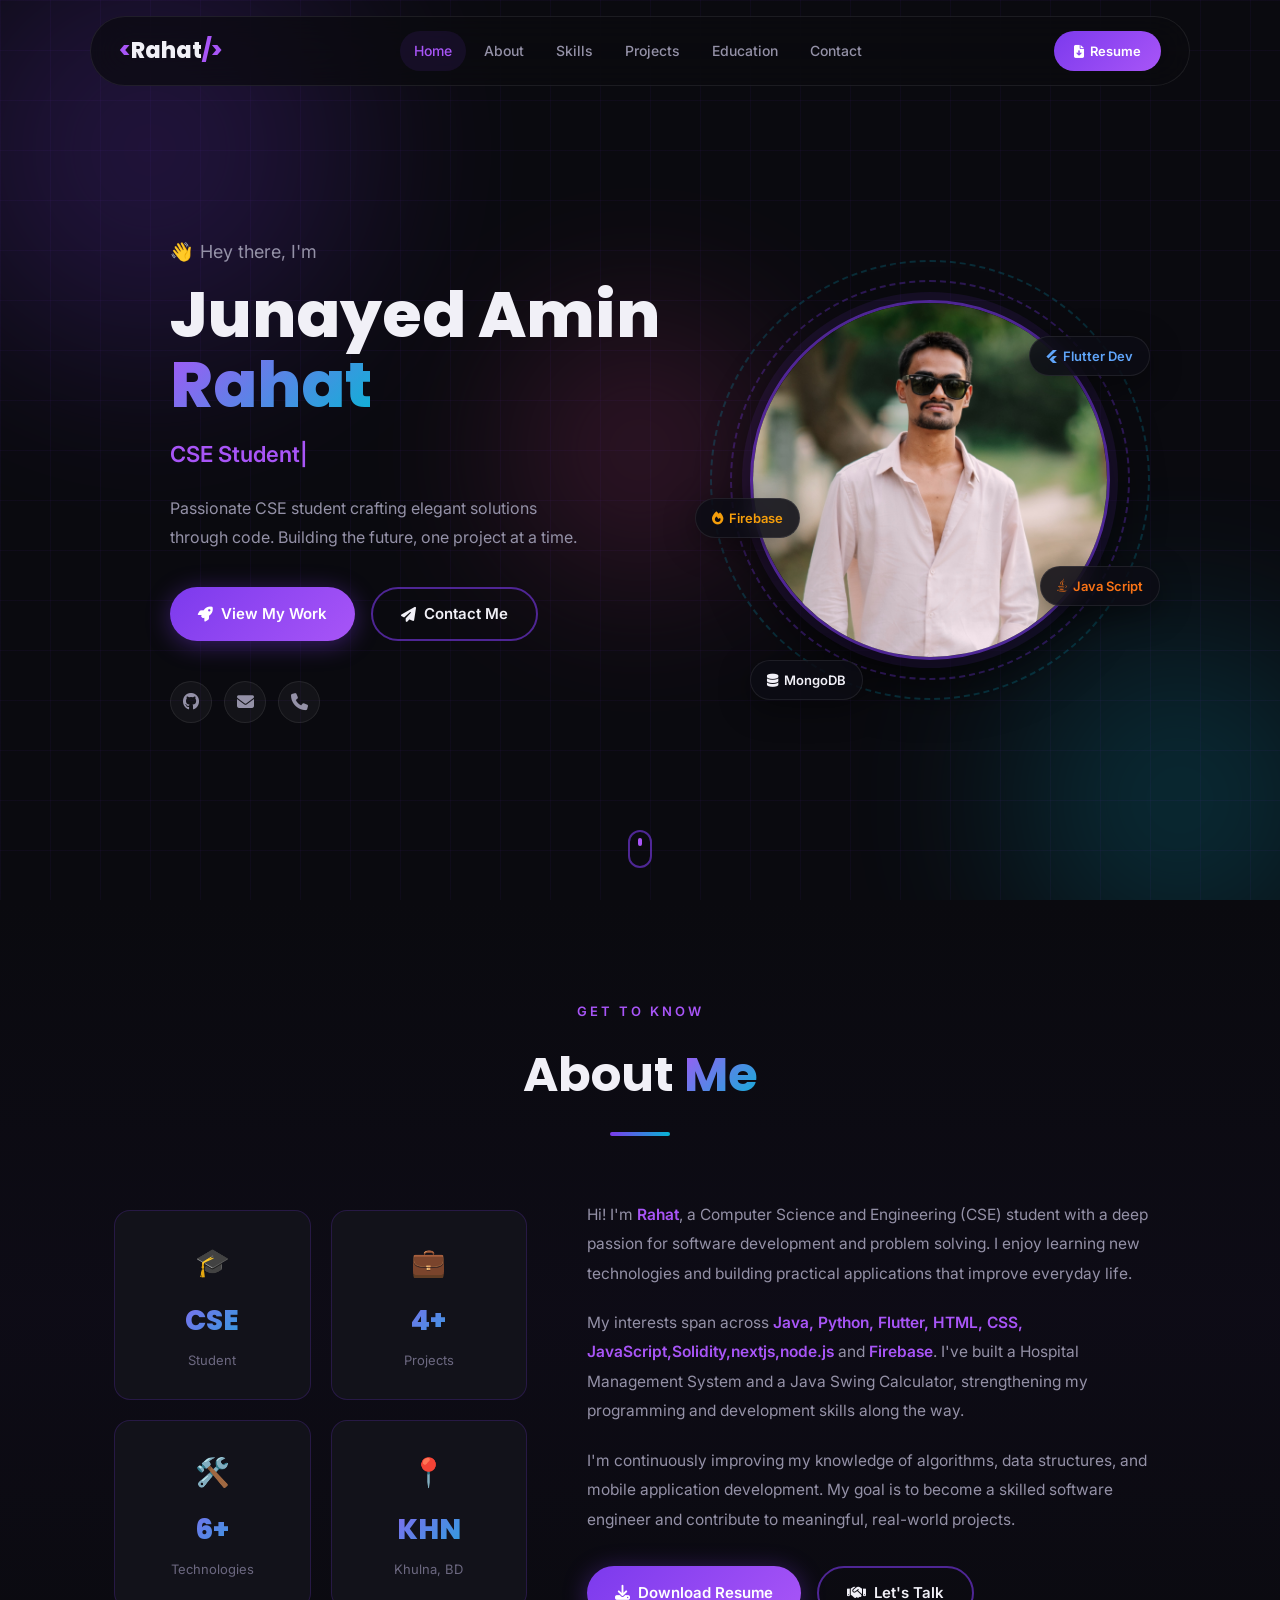
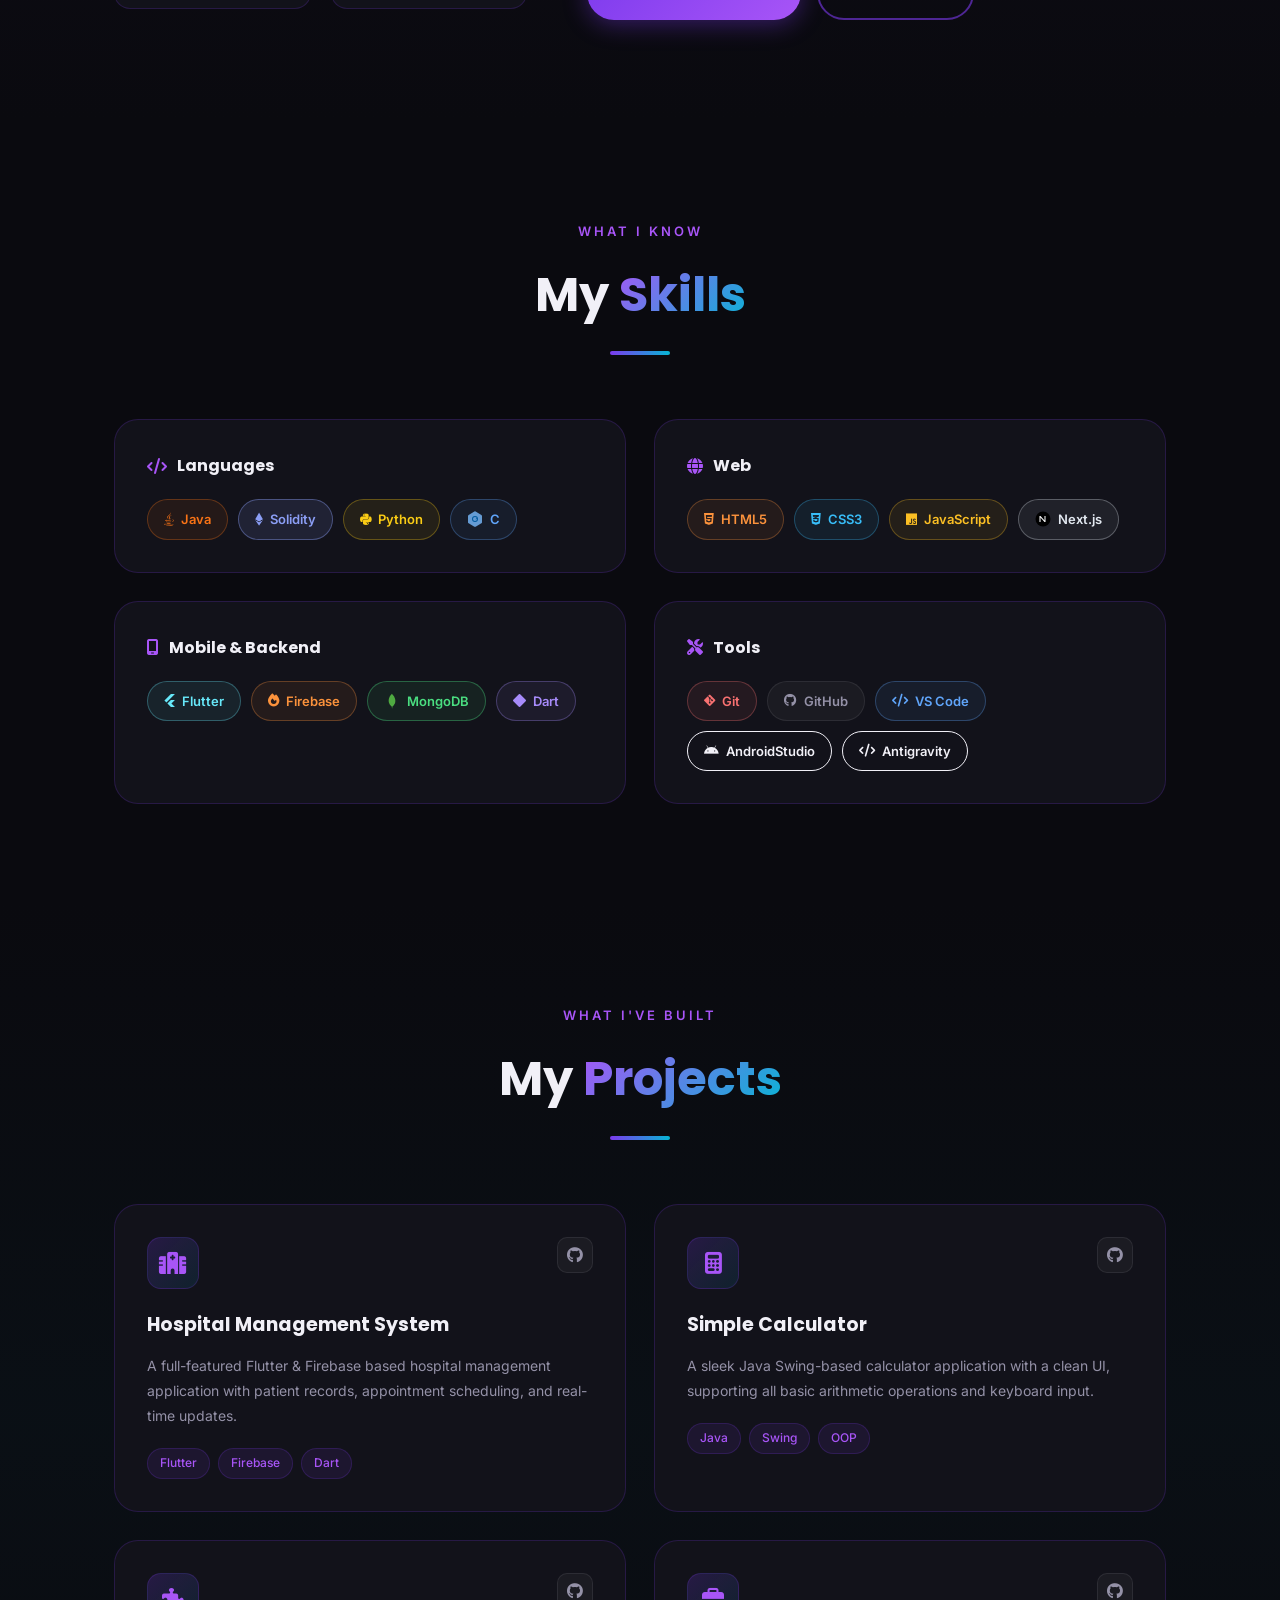
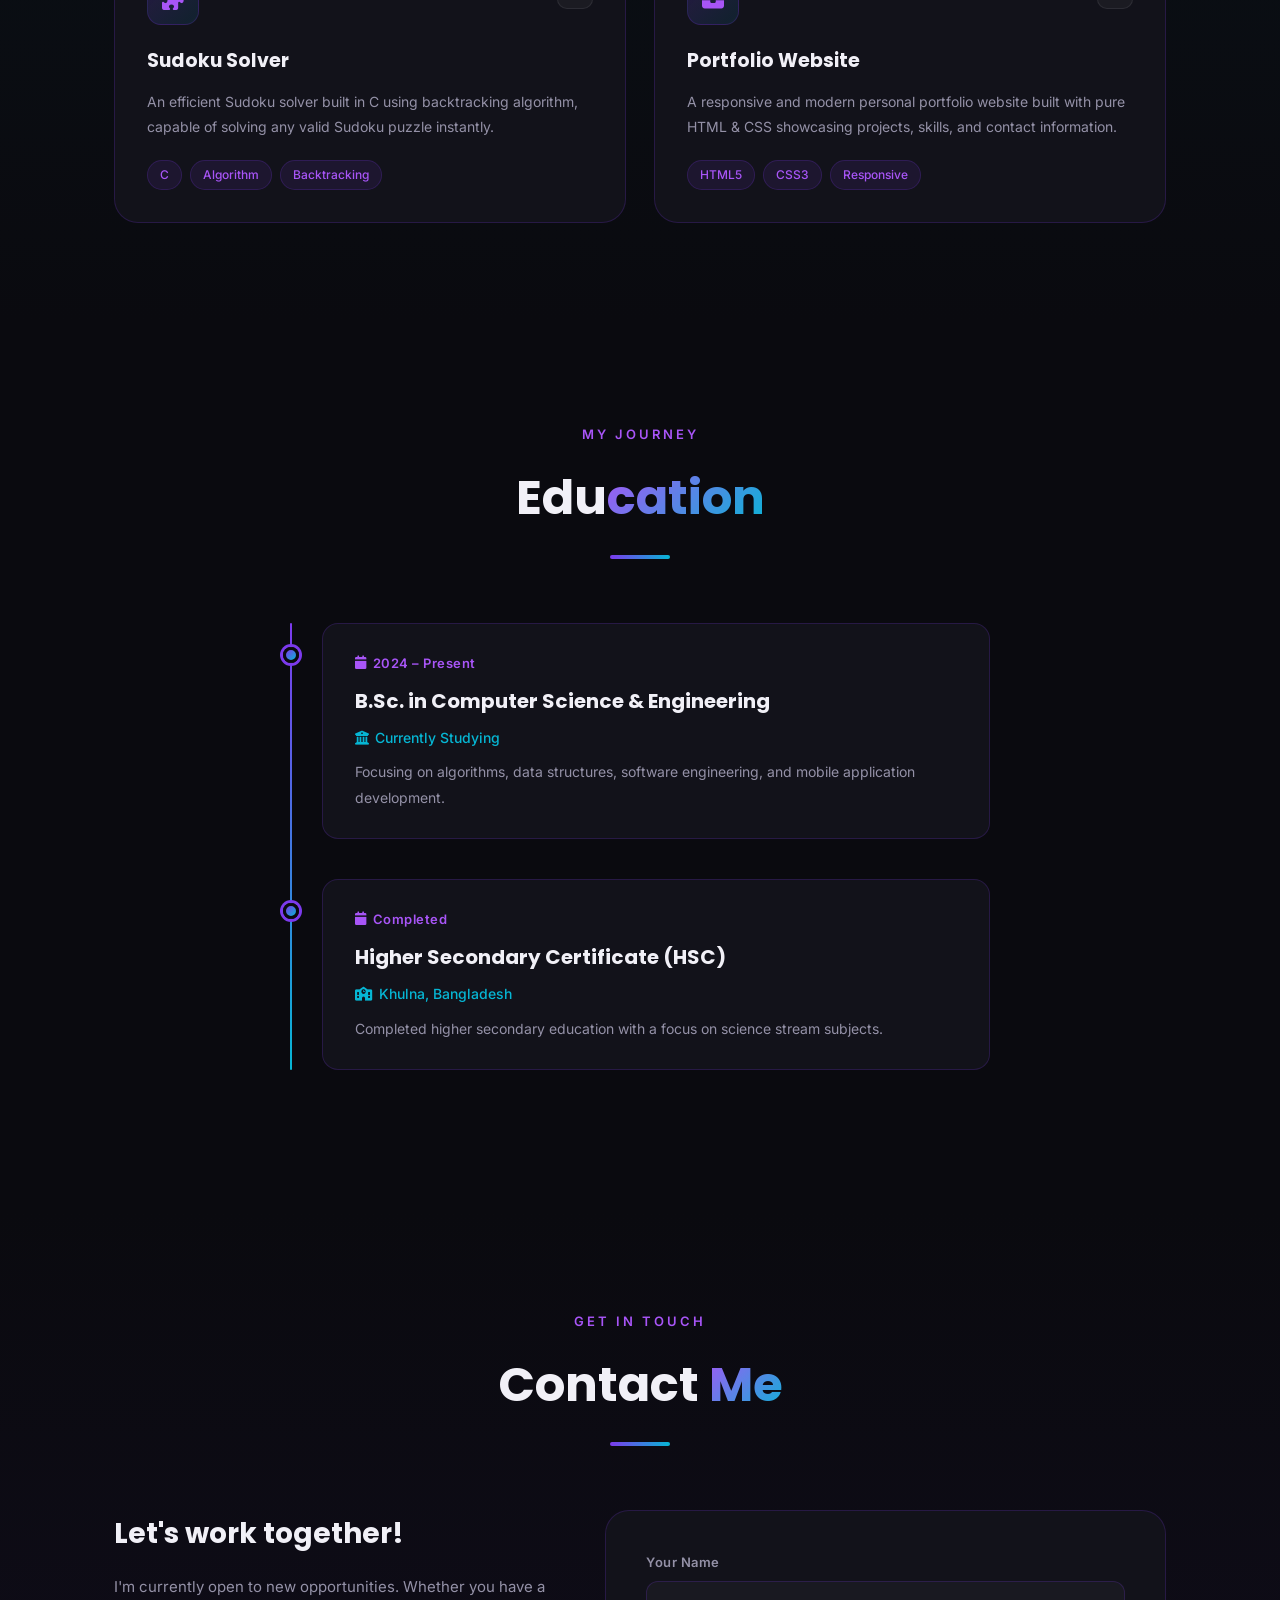
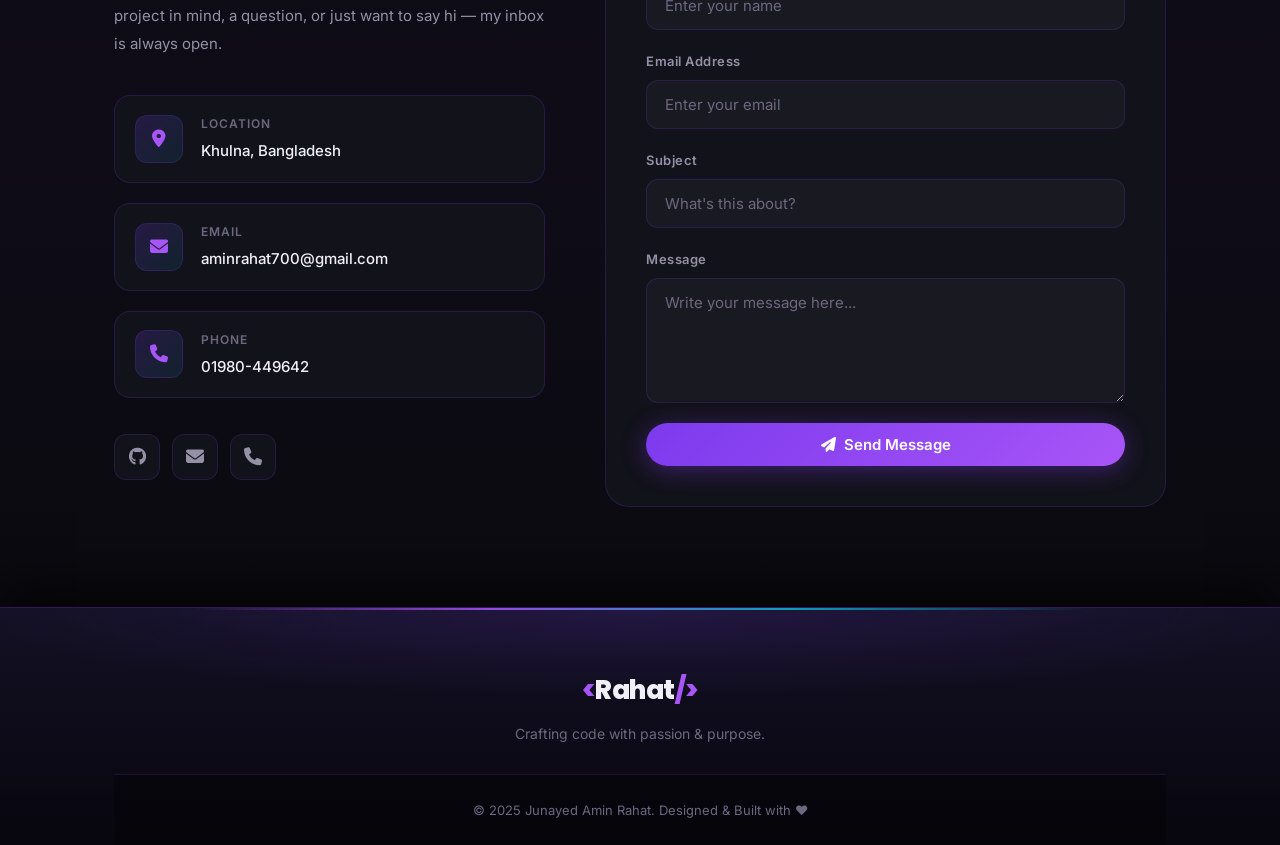
==== commit 0c9880a9: "Update Java Programmer to Blockchain Developer and sync with root" ====
--- a/Project/index.html
+++ b/Project/index.html
@@ -101,7 +101,7 @@
                 <i class="fa-brands fa-flutter"></i> Flutter Dev
             </div>
             <div class="hero-badge badge-2">
-                <i class="fa-brands fa-java"></i> Java
+                <i class="fa-brands fa-java"></i> Java Script
             </div>
             <div class="hero-badge badge-3">
                 <i class="fa-solid fa-fire"></i> Firebase
@@ -364,7 +364,7 @@
                 <div class="timeline-item">
                     <div class="timeline-dot"></div>
                     <div class="timeline-card">
-                        <span class="timeline-date"><i class="fa-solid fa-calendar"></i> 2024  – Present</span>
+                        <span class="timeline-date"><i class="fa-solid fa-calendar"></i> 2024 – Present</span>
                         <h3>B.Sc. in Computer Science & Engineering</h3>
                         <p class="timeline-institution"><i class="fa-solid fa-university"></i> Currently Studying</p>
                         <p class="timeline-desc">Focusing on algorithms, data structures, software engineering, and
@@ -449,19 +449,23 @@
                 </div>
 
                 <div class="contact-form-panel" data-aos="fade-left">
-                    <form class="contact-form" id="contact-form" action="https://formsubmit.co/aminrahat700@gmail.com" method="POST">
+                    <form class="contact-form" id="contact-form" action="https://formsubmit.co/aminrahat700@gmail.com"
+                        method="POST">
                         <!-- FormSubmit settings -->
                         <input type="hidden" name="_captcha" value="false">
                         <input type="hidden" name="_template" value="table">
-                        <input type="hidden" name="_subject" id="form-subject-hidden" value="New message from Portfolio">
+                        <input type="hidden" name="_subject" id="form-subject-hidden"
+                            value="New message from Portfolio">
 
                         <div class="form-group">
                             <label for="name">Your Name</label>
-                            <input type="text" id="name" name="name" placeholder="Enter your name" required autocomplete="name">
+                            <input type="text" id="name" name="name" placeholder="Enter your name" required
+                                autocomplete="name">
                         </div>
                         <div class="form-group">
                             <label for="email">Email Address</label>
-                            <input type="email" id="email" name="email" placeholder="Enter your email" required autocomplete="email">
+                            <input type="email" id="email" name="email" placeholder="Enter your email" required
+                                autocomplete="email">
                         </div>
                         <div class="form-group">
                             <label for="subject">Subject</label>
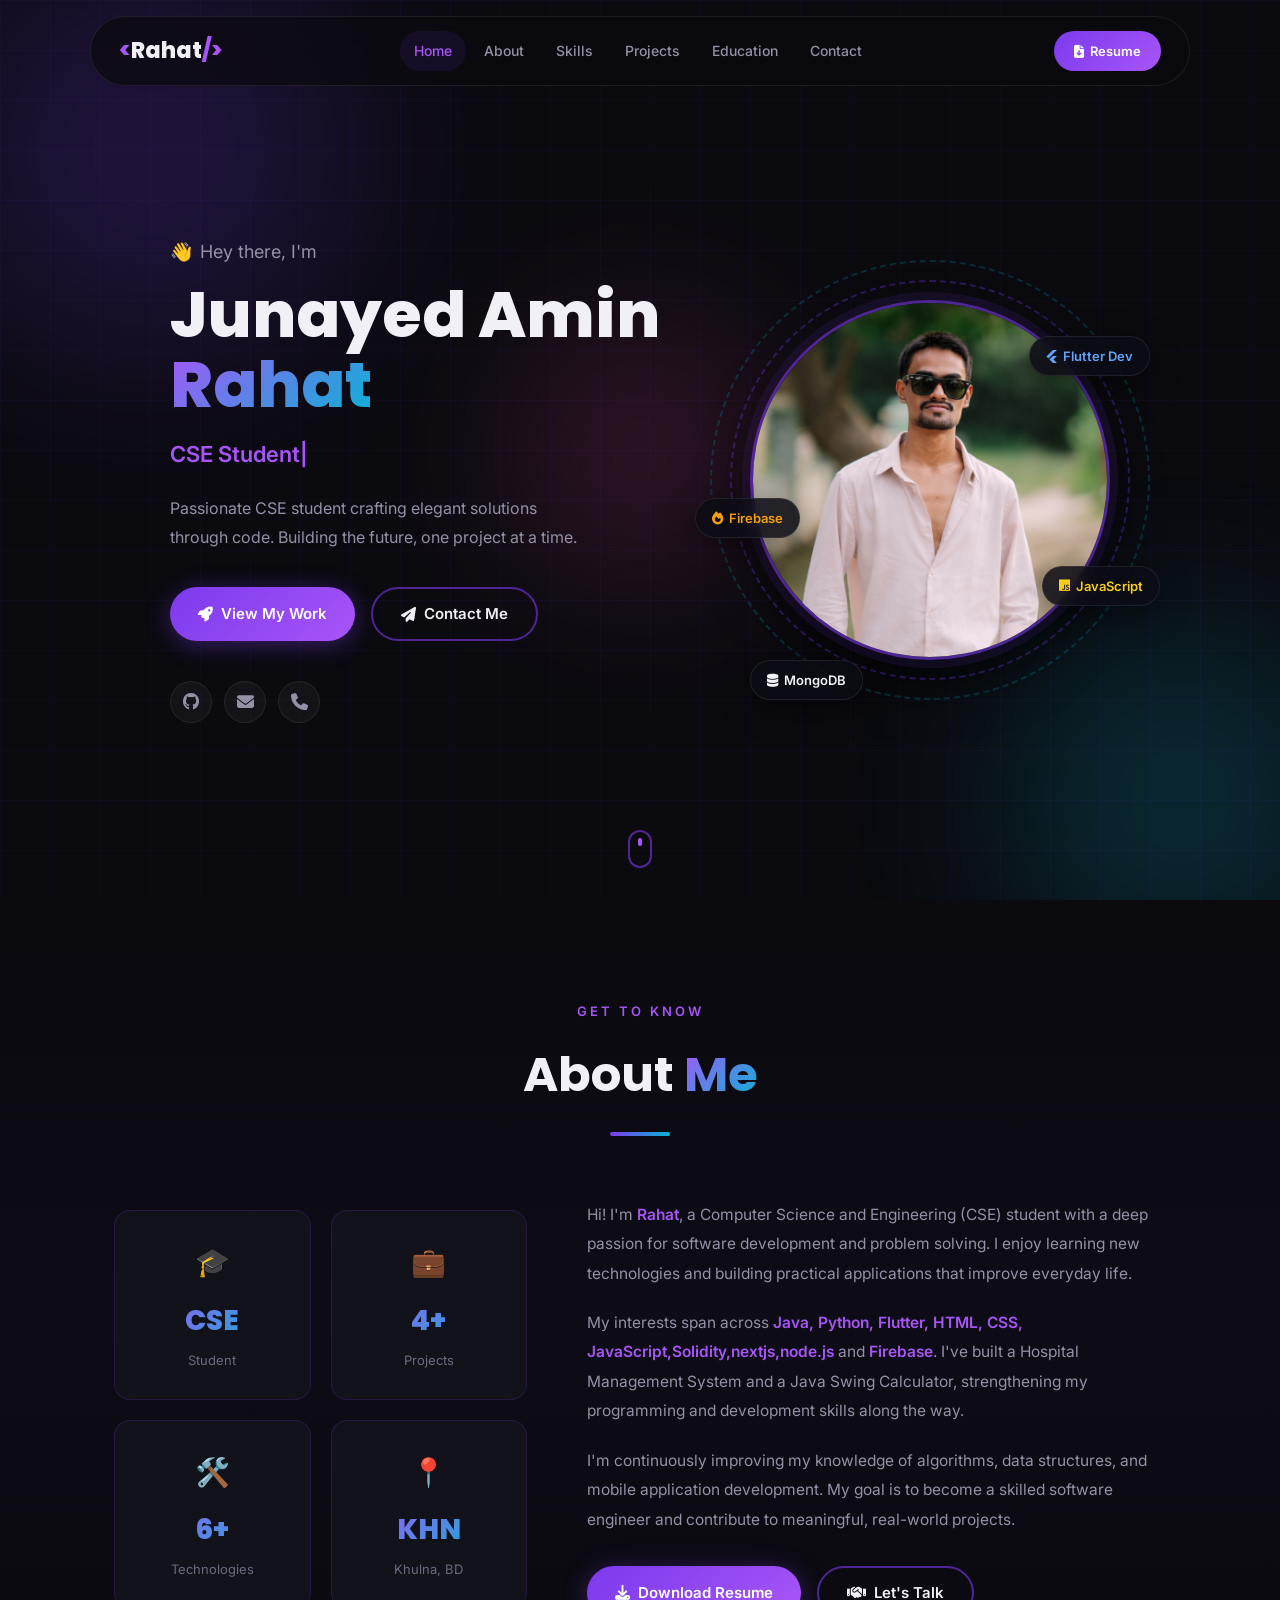
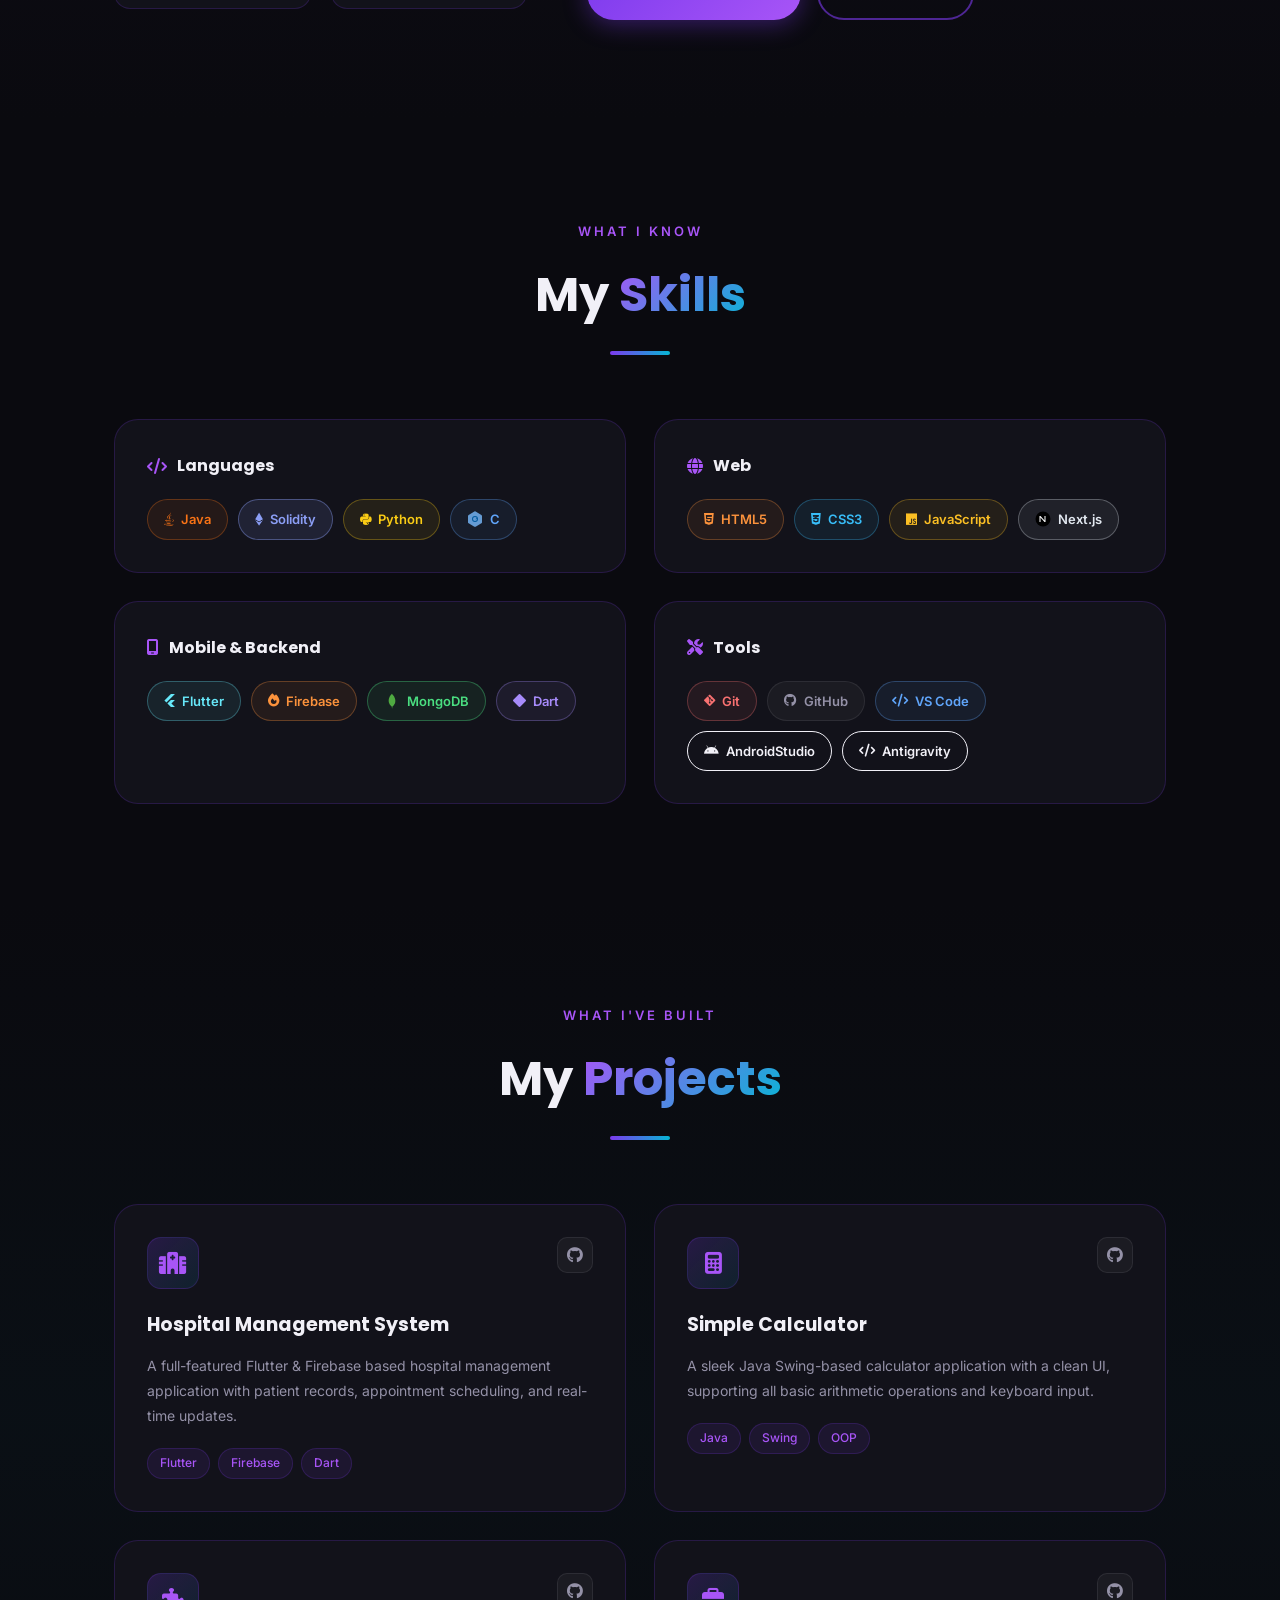
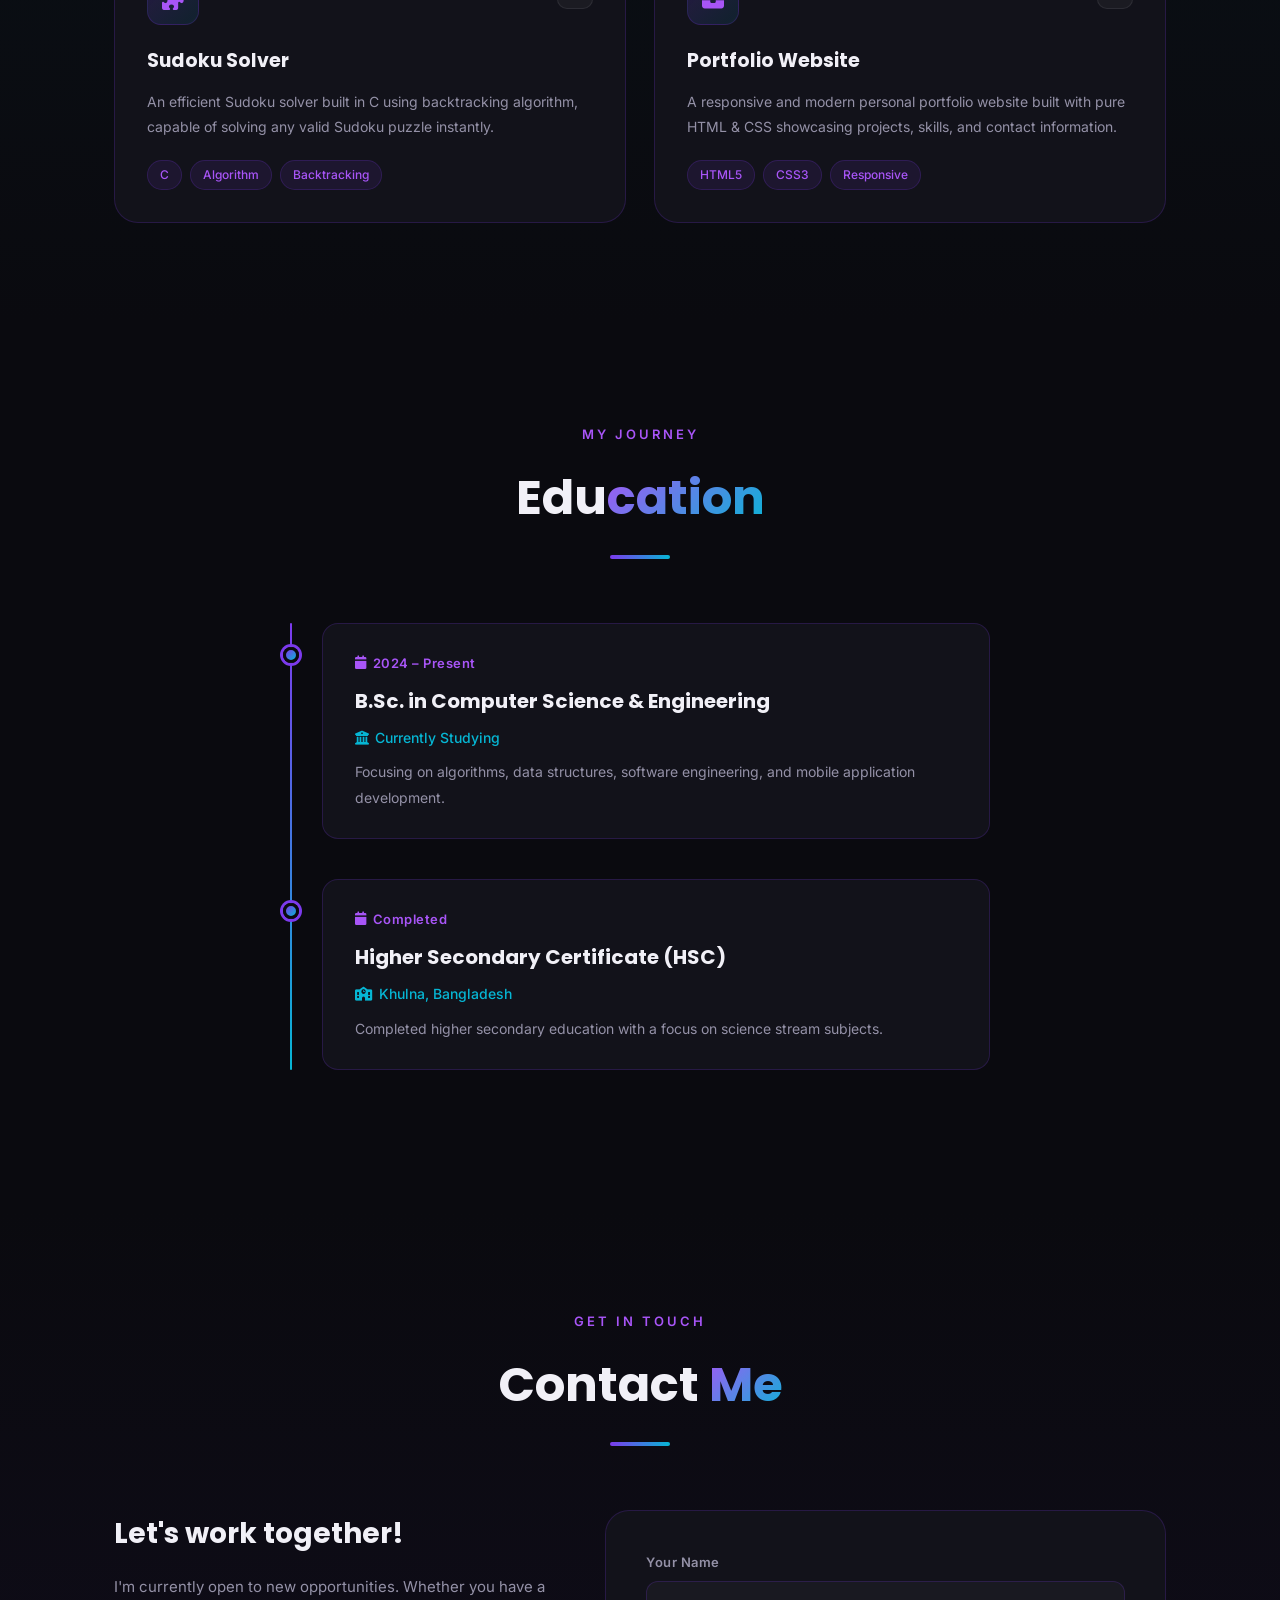
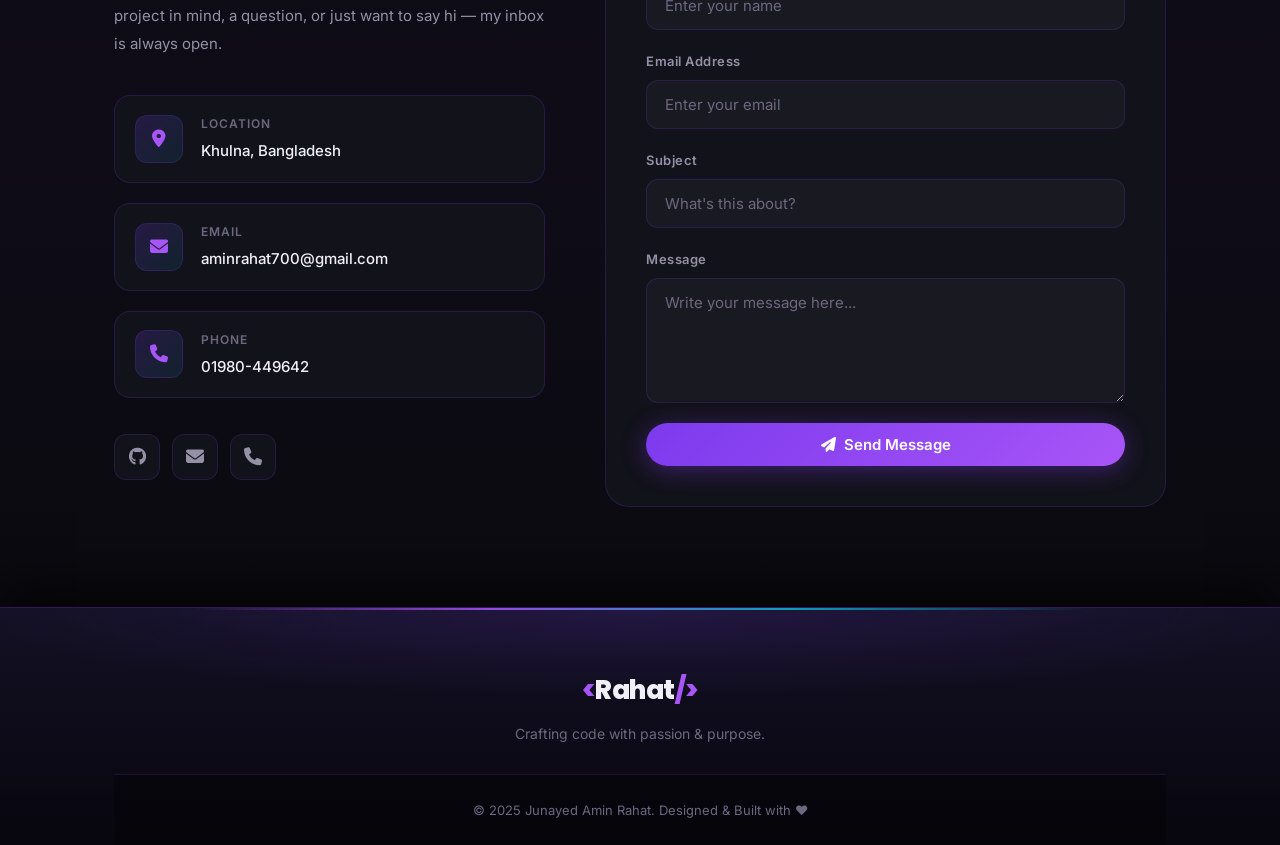
==== commit 803f523e: "Fix JavaScript logo and color in hero badge; sync root files" ====
--- a/Project/index.html
+++ b/Project/index.html
@@ -101,7 +101,7 @@
                 <i class="fa-brands fa-flutter"></i> Flutter Dev
             </div>
             <div class="hero-badge badge-2">
-                <i class="fa-brands fa-java"></i> Java Script
+                <i class="fa-brands fa-js"></i> JavaScript
             </div>
             <div class="hero-badge badge-3">
                 <i class="fa-solid fa-fire"></i> Firebase
--- a/Project/index.css
+++ b/Project/index.css
@@ -576,7 +576,7 @@
     bottom: 15%;
     right: -50px;
     animation-delay: -1.5s;
-    color: #f97316;
+    color: #facc15;
 }
 
 .badge-3 {
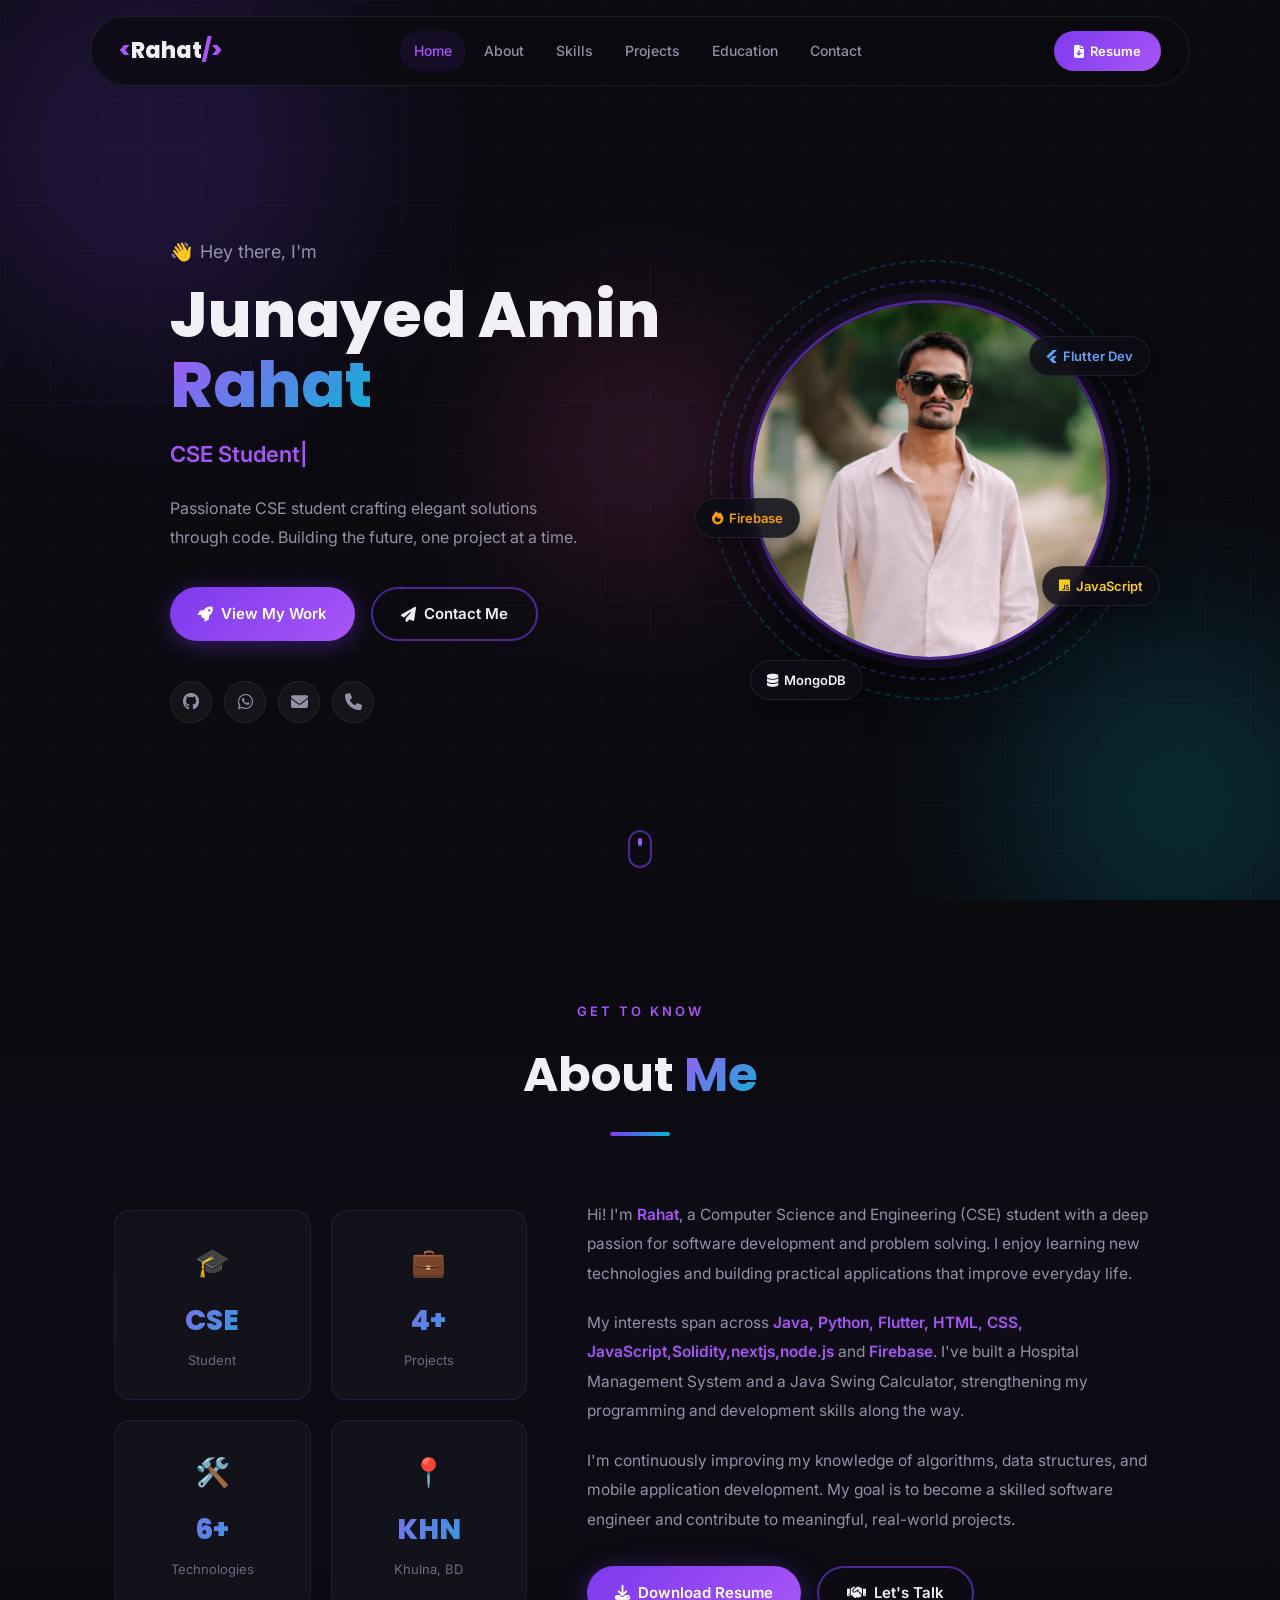
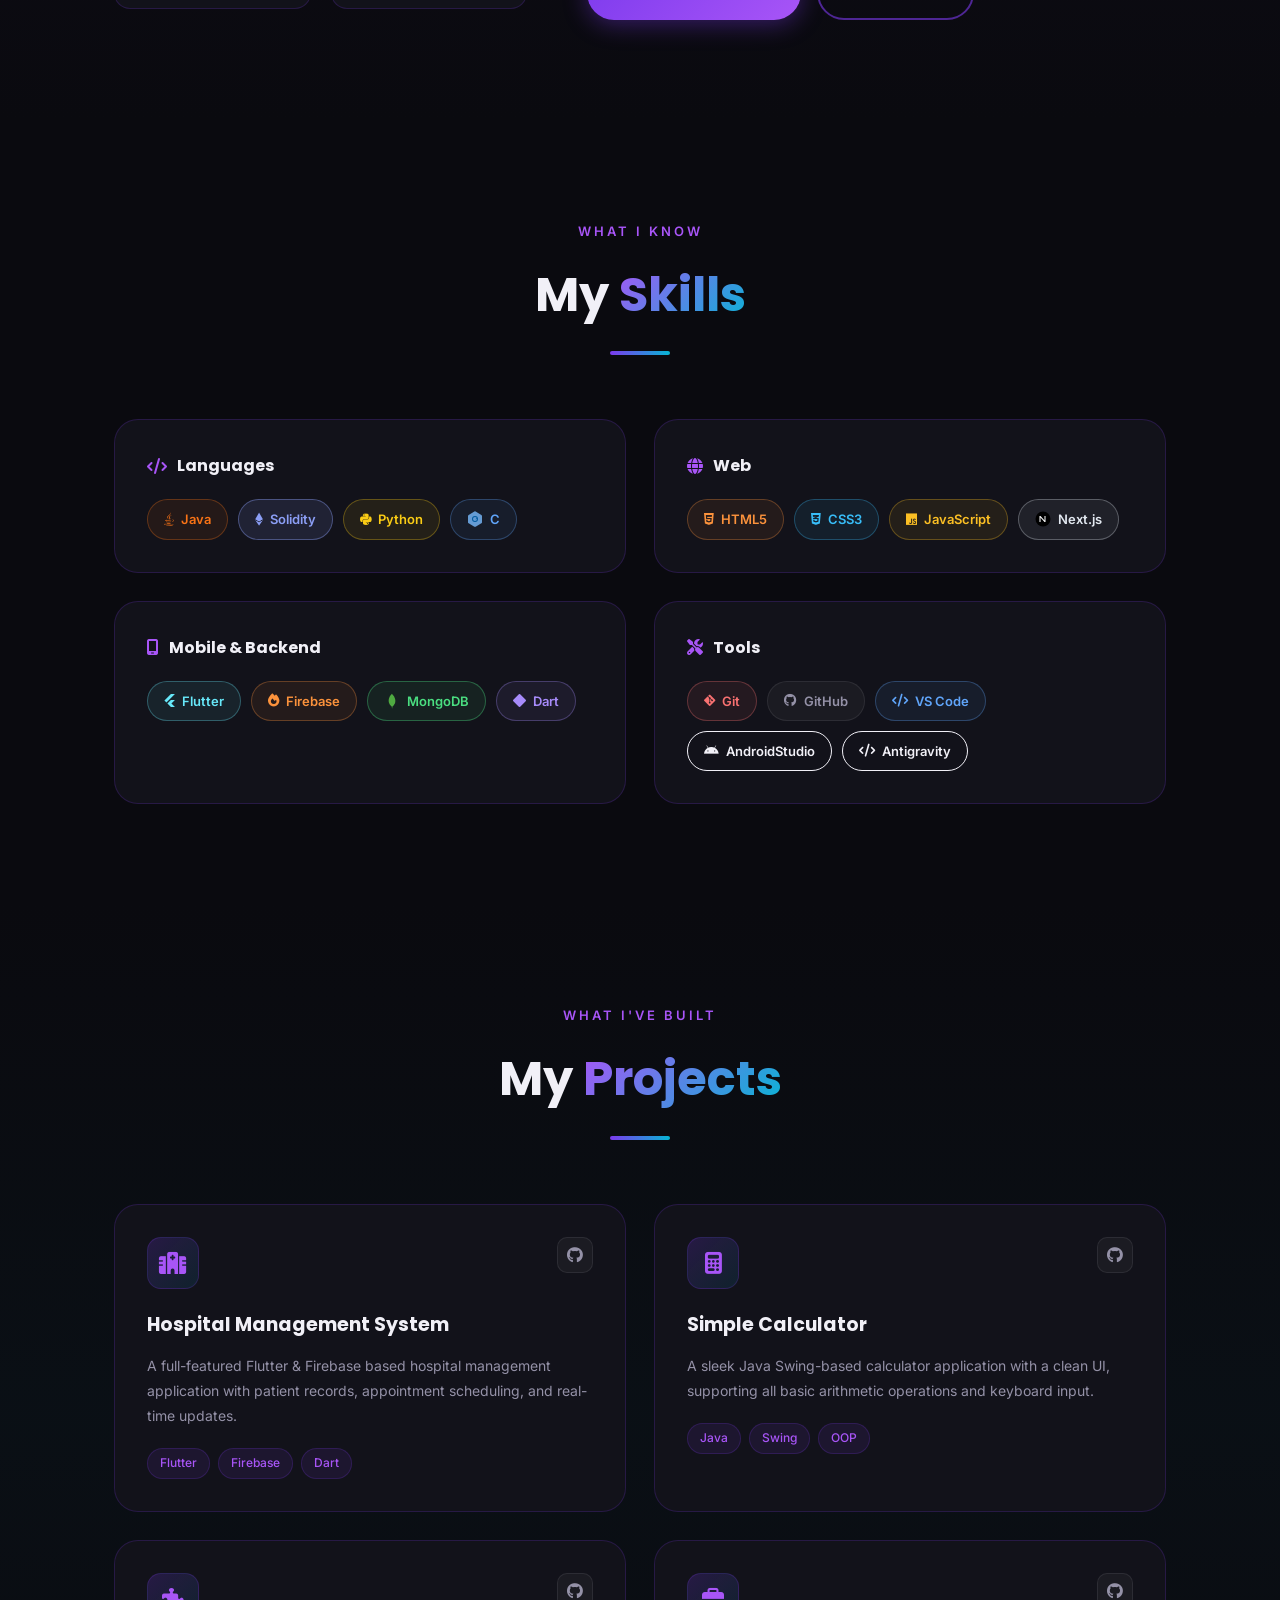
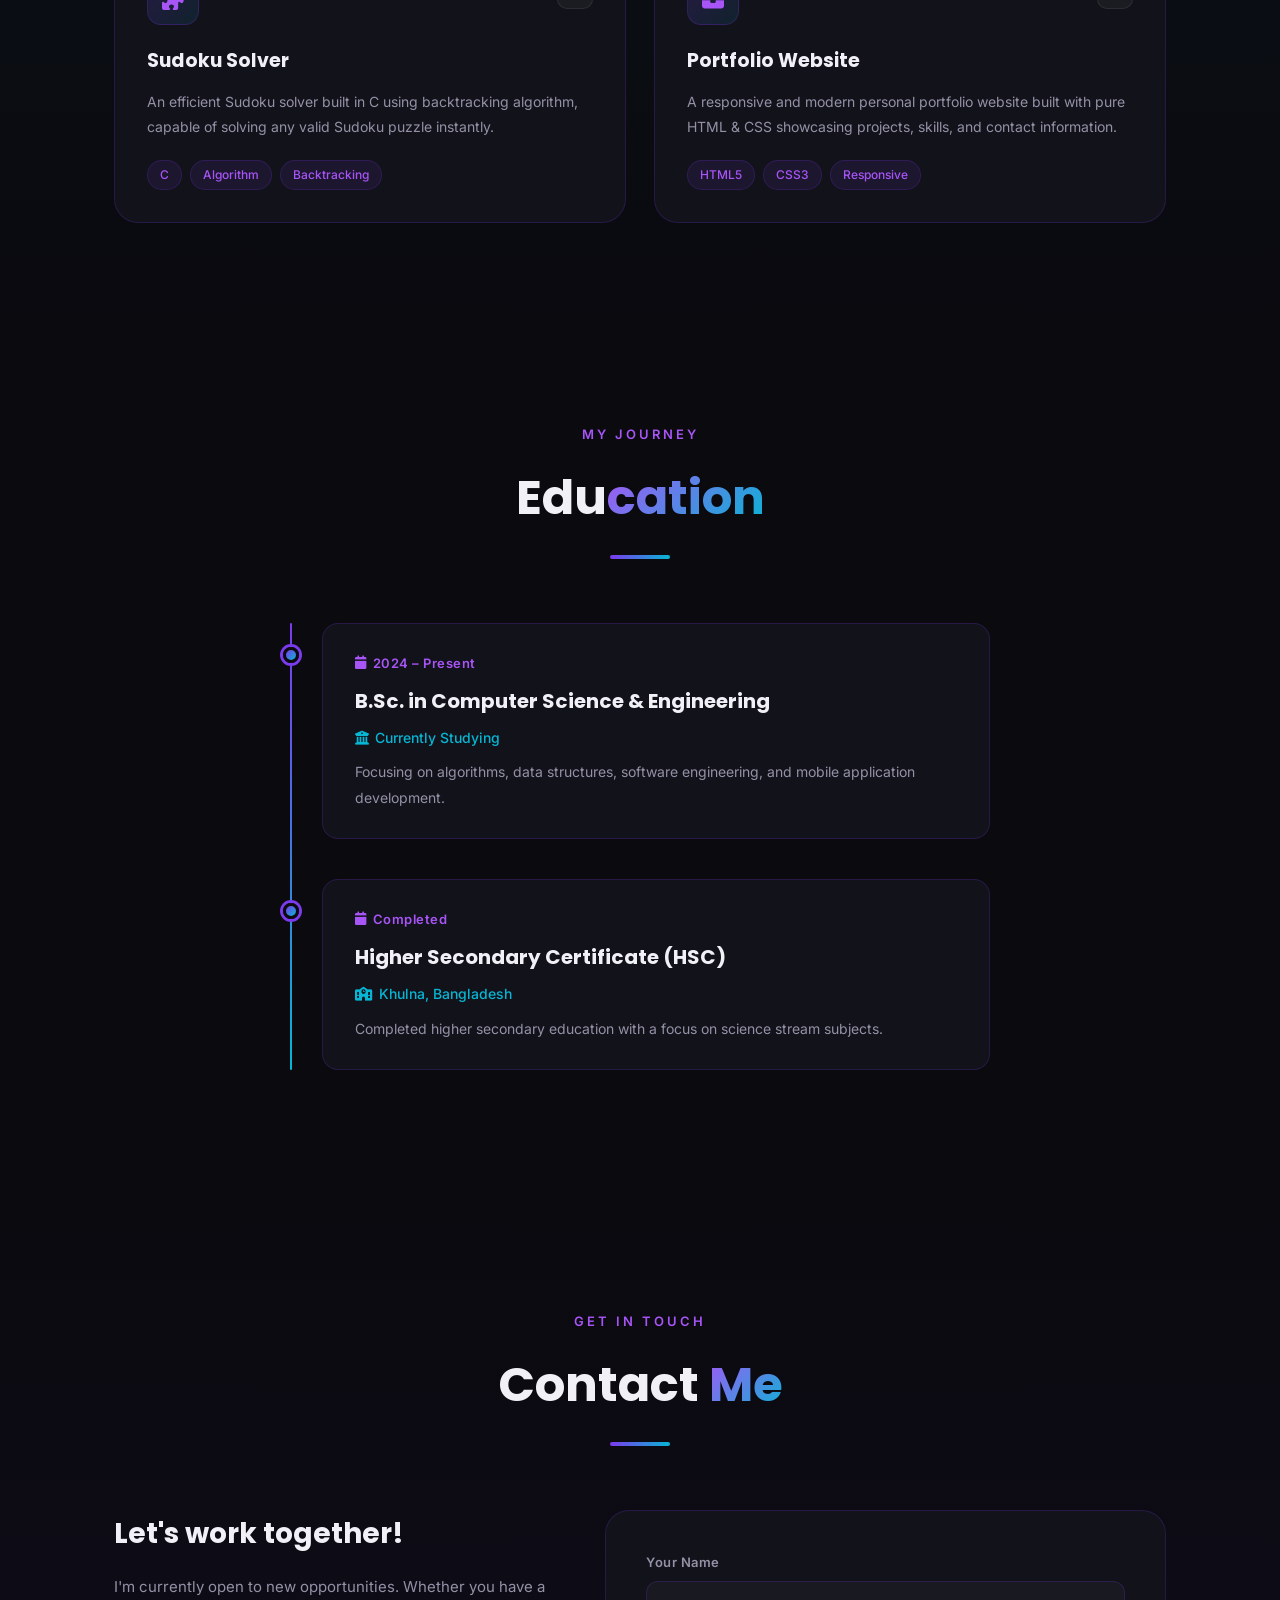
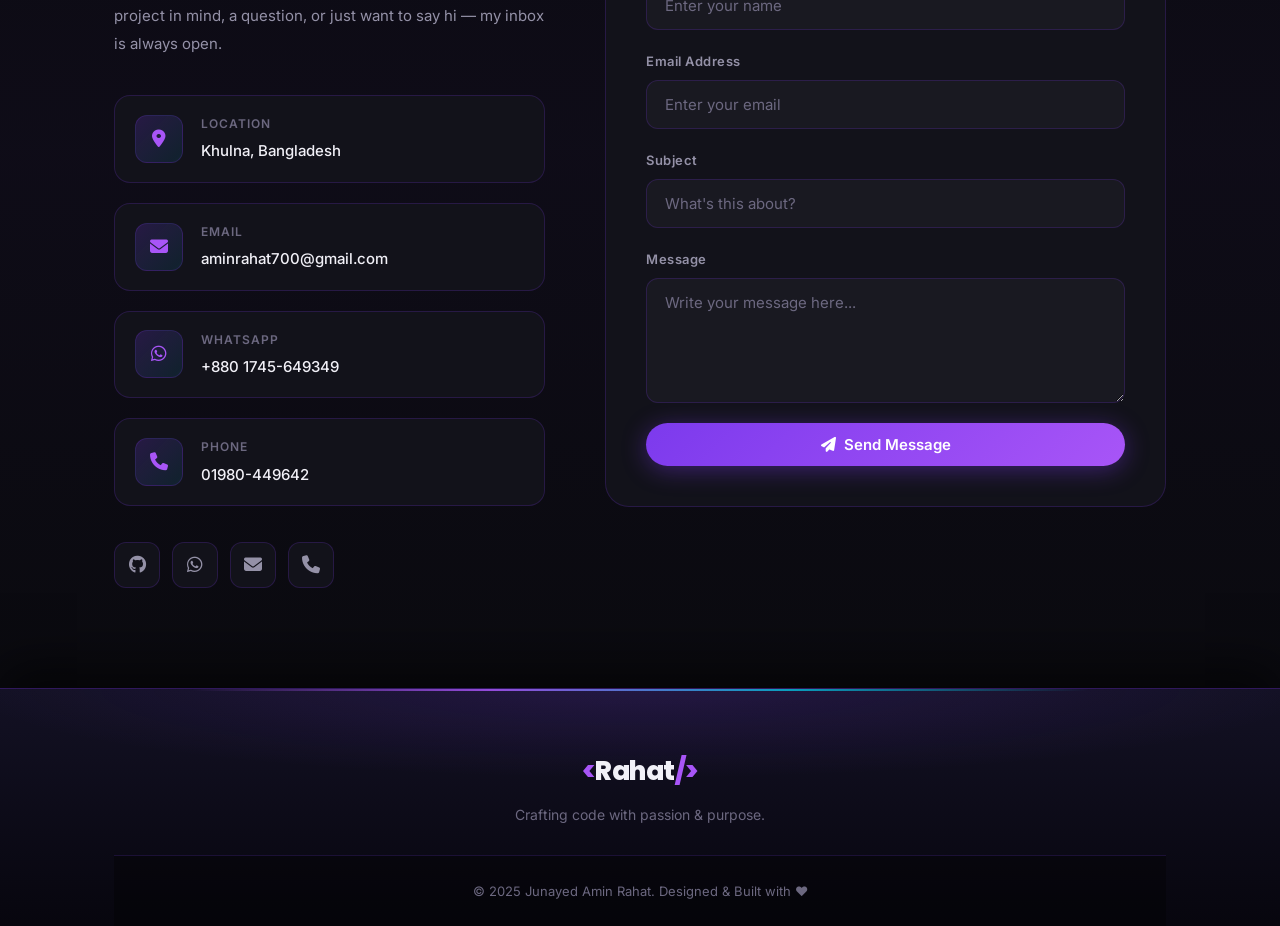
==== commit e0ad160b: "Add WhatsApp number 01745649349 and direct link to portfolio" ====
--- a/Project/index.html
+++ b/Project/index.html
@@ -79,8 +79,11 @@
                 </a>
             </div>
             <div class="hero-social">
-                <a href="https://github.com/Rahat0012" target="_blank" class="social-icon" title="GitHub">
+                <a href="https://github.com/Rahat0012" target="_blank" rel="noopener noreferrer" class="social-icon" title="GitHub">
                     <i class="fa-brands fa-github"></i>
+                </a>
+                <a href="https://wa.me/8801745649349" target="_blank" rel="noopener noreferrer" class="social-icon" title="WhatsApp">
+                    <i class="fa-brands fa-whatsapp"></i>
                 </a>
                 <a href="mailto:aminrahat700@gmail.com" class="social-icon" title="Email">
                     <i class="fa-solid fa-envelope"></i>
@@ -424,6 +427,16 @@
                             </div>
                         </a>
 
+                        <a href="https://wa.me/8801745649349" target="_blank" rel="noopener noreferrer" class="contact-item">
+                            <div class="contact-item-icon">
+                                <i class="fa-brands fa-whatsapp"></i>
+                            </div>
+                            <div>
+                                <h4>WhatsApp</h4>
+                                <p>+880 1745-649349</p>
+                            </div>
+                        </a>
+
                         <a href="tel:01980449642" class="contact-item">
                             <div class="contact-item-icon">
                                 <i class="fa-solid fa-phone"></i>
@@ -436,13 +449,16 @@
                     </div>
 
                     <div class="contact-social">
-                        <a href="https://github.com/Rahat0012" target="_blank" class="social-btn">
+                        <a href="https://github.com/Rahat0012" target="_blank" rel="noopener noreferrer" class="social-btn" title="GitHub">
                             <i class="fa-brands fa-github"></i>
                         </a>
-                        <a href="mailto:aminrahat700@gmail.com" class="social-btn">
+                        <a href="https://wa.me/8801745649349" target="_blank" rel="noopener noreferrer" class="social-btn" title="WhatsApp">
+                            <i class="fa-brands fa-whatsapp"></i>
+                        </a>
+                        <a href="mailto:aminrahat700@gmail.com" class="social-btn" title="Email">
                             <i class="fa-solid fa-envelope"></i>
                         </a>
-                        <a href="tel:01980449642" class="social-btn">
+                        <a href="tel:01980449642" class="social-btn" title="Phone">
                             <i class="fa-solid fa-phone"></i>
                         </a>
                     </div>
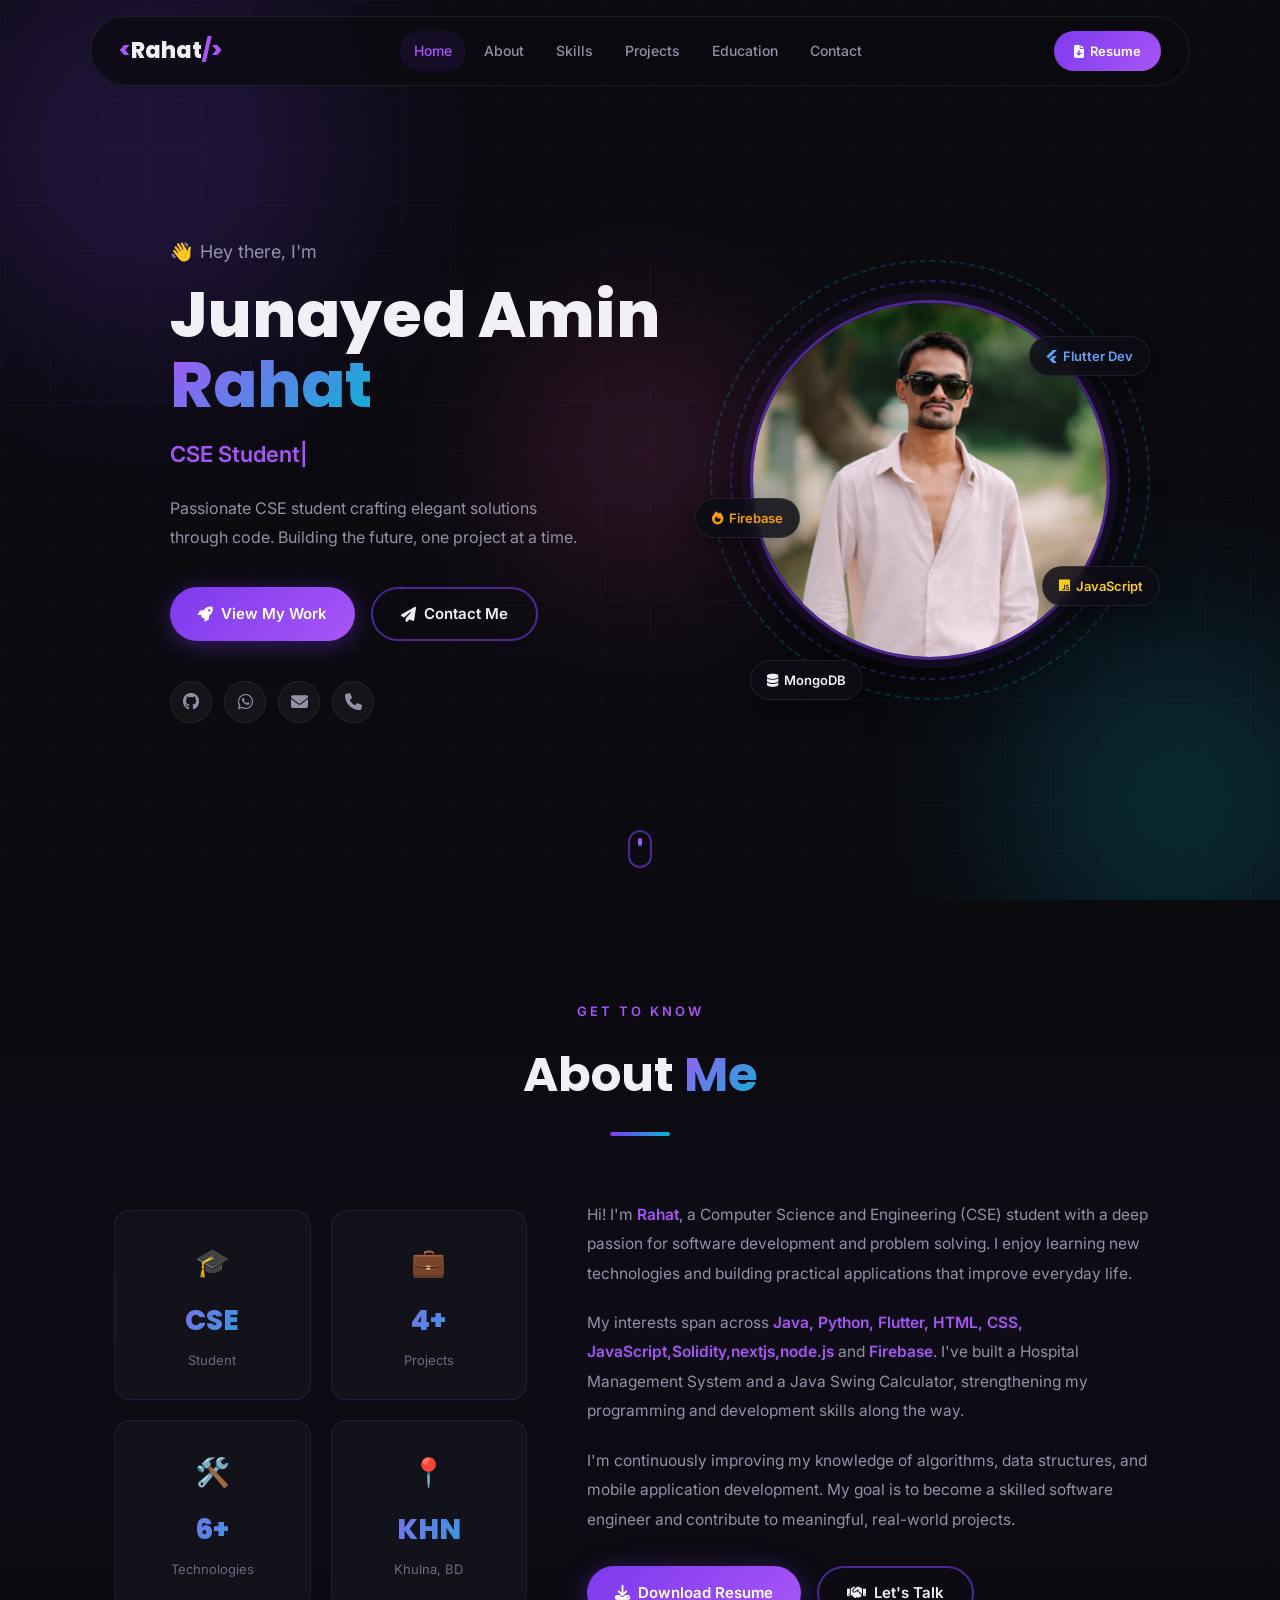
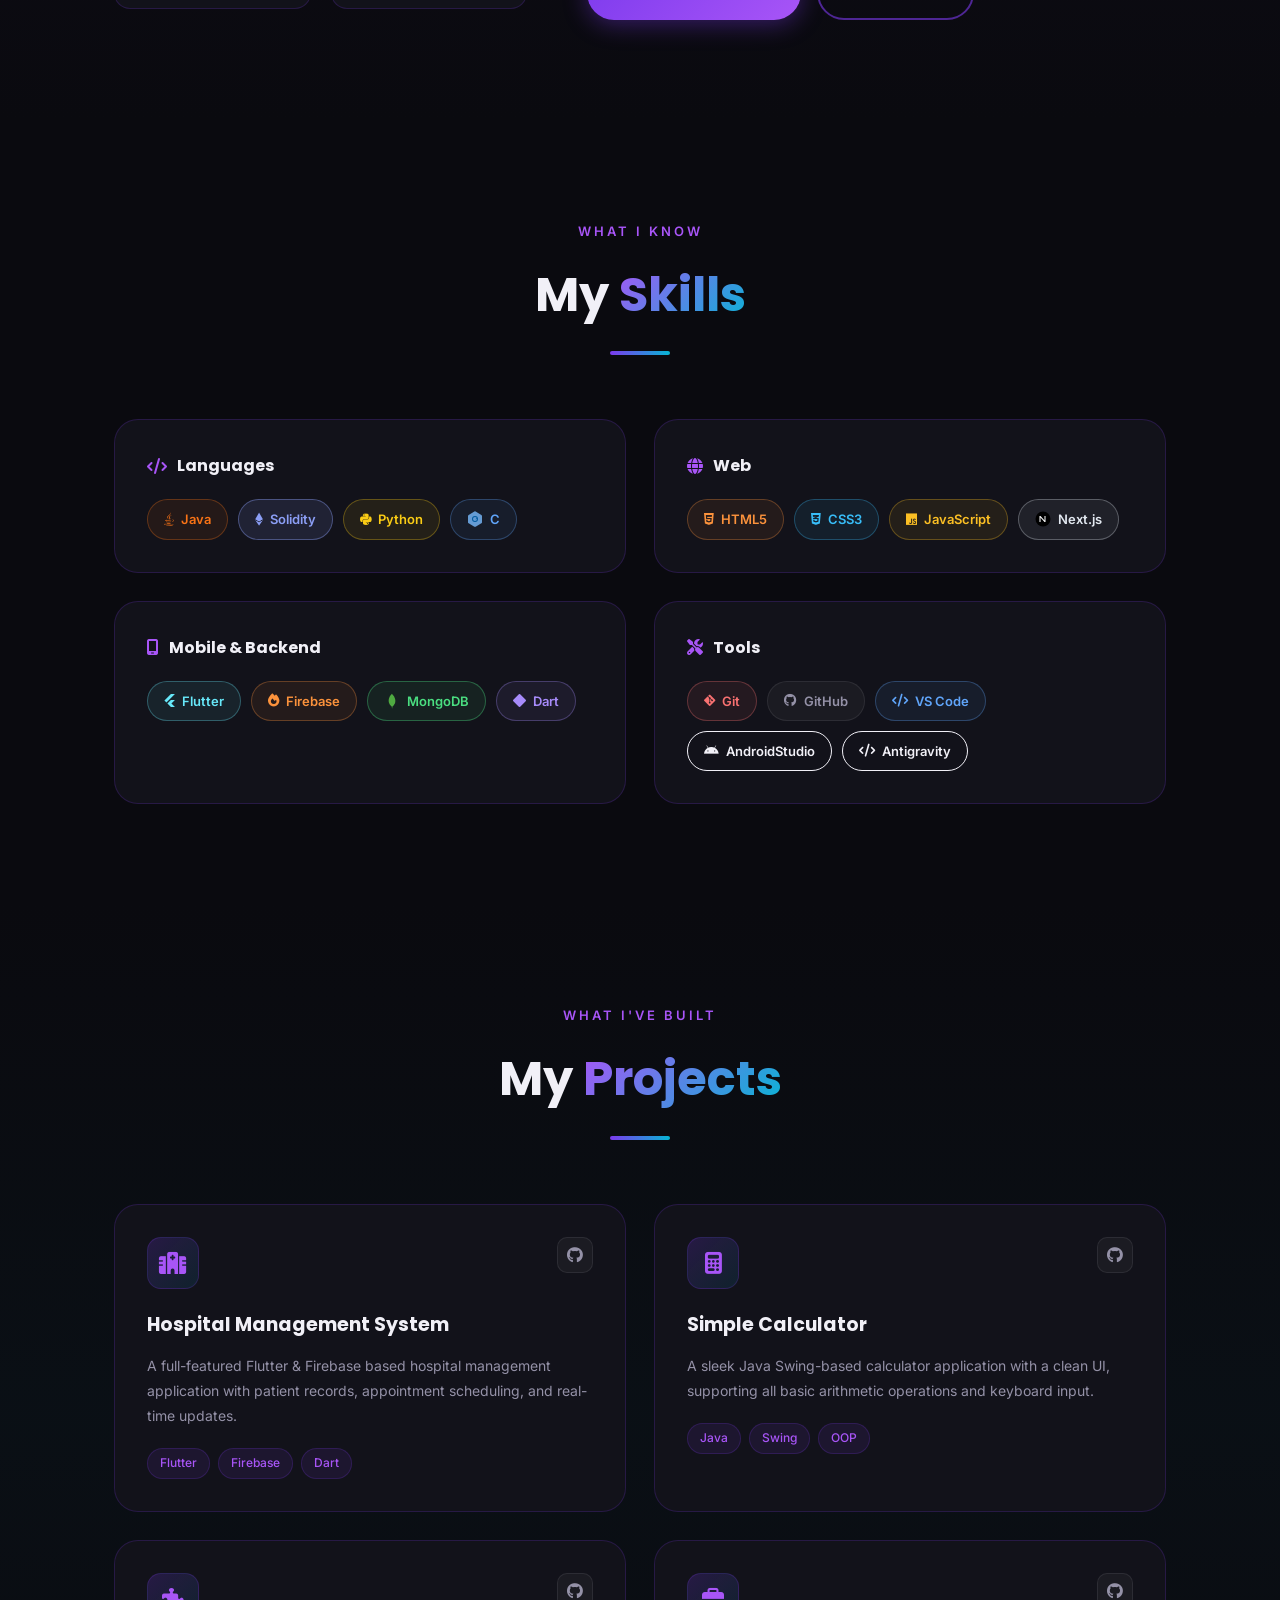
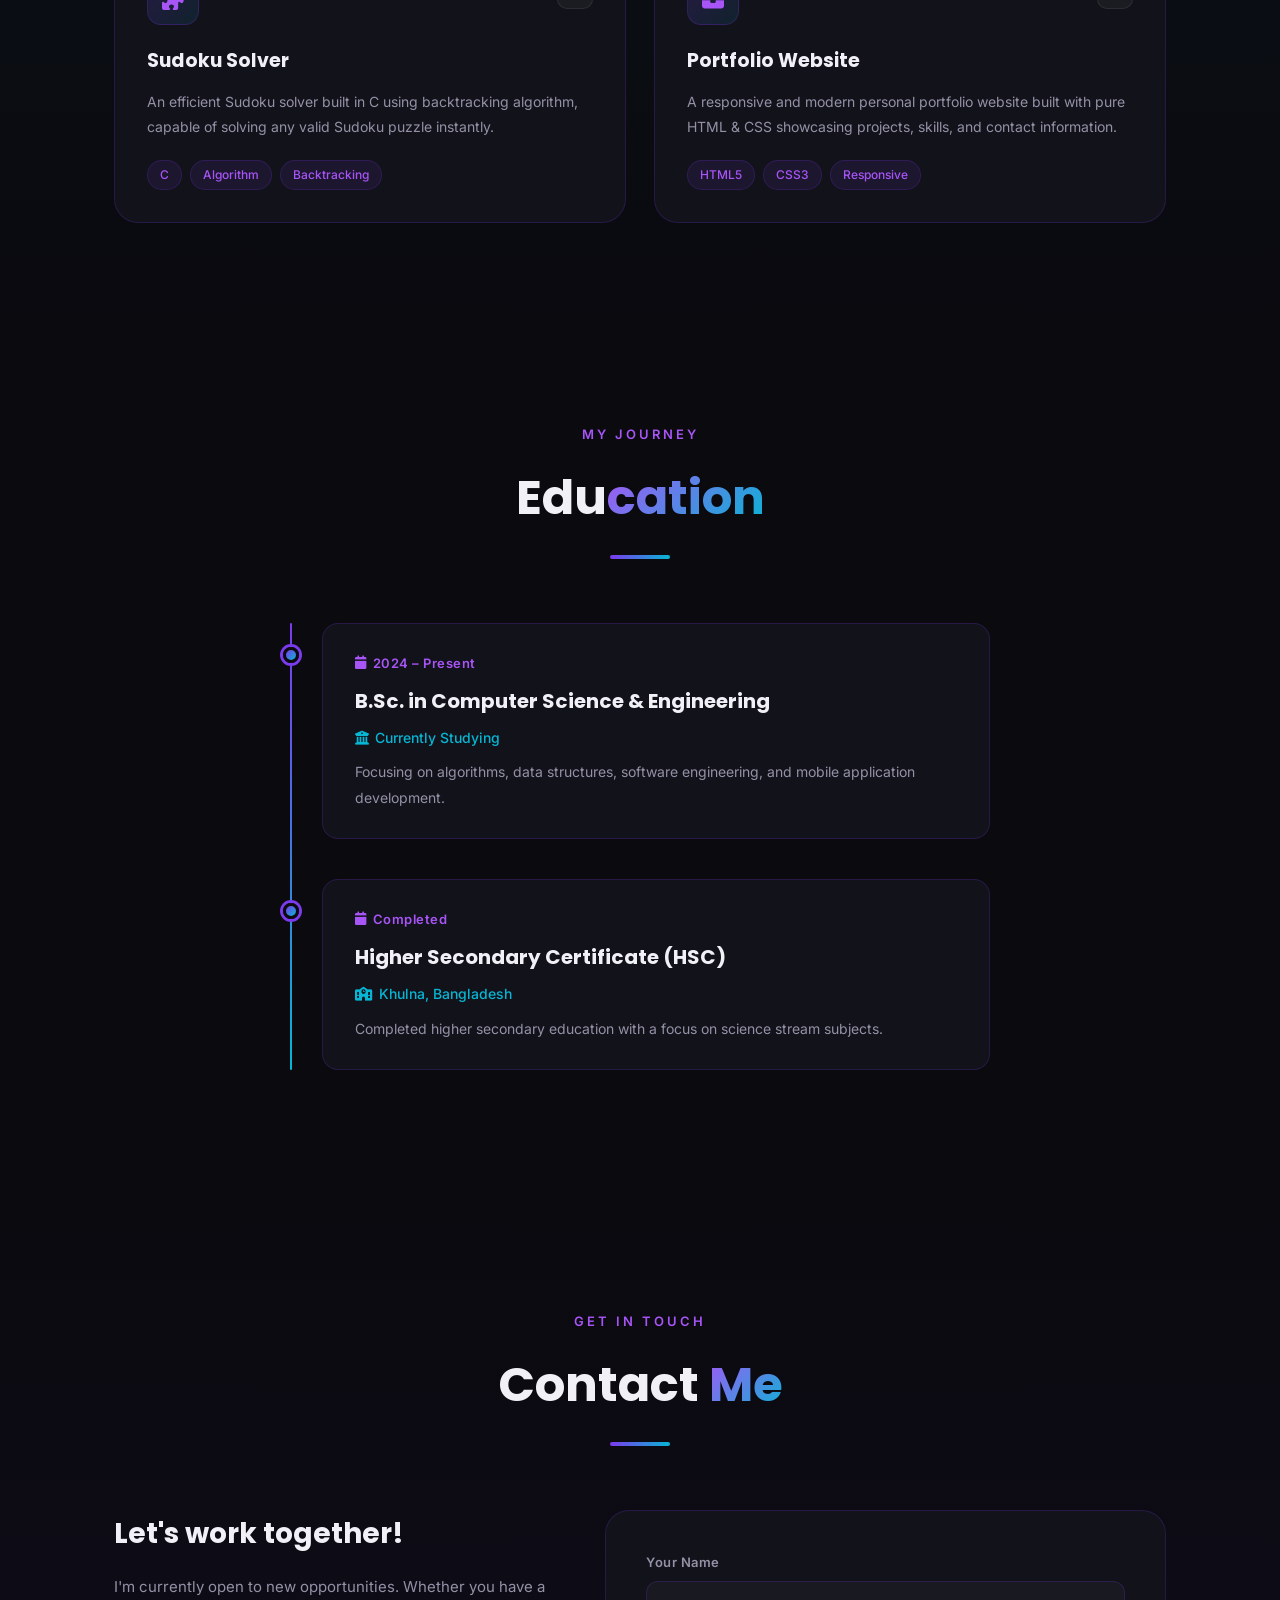
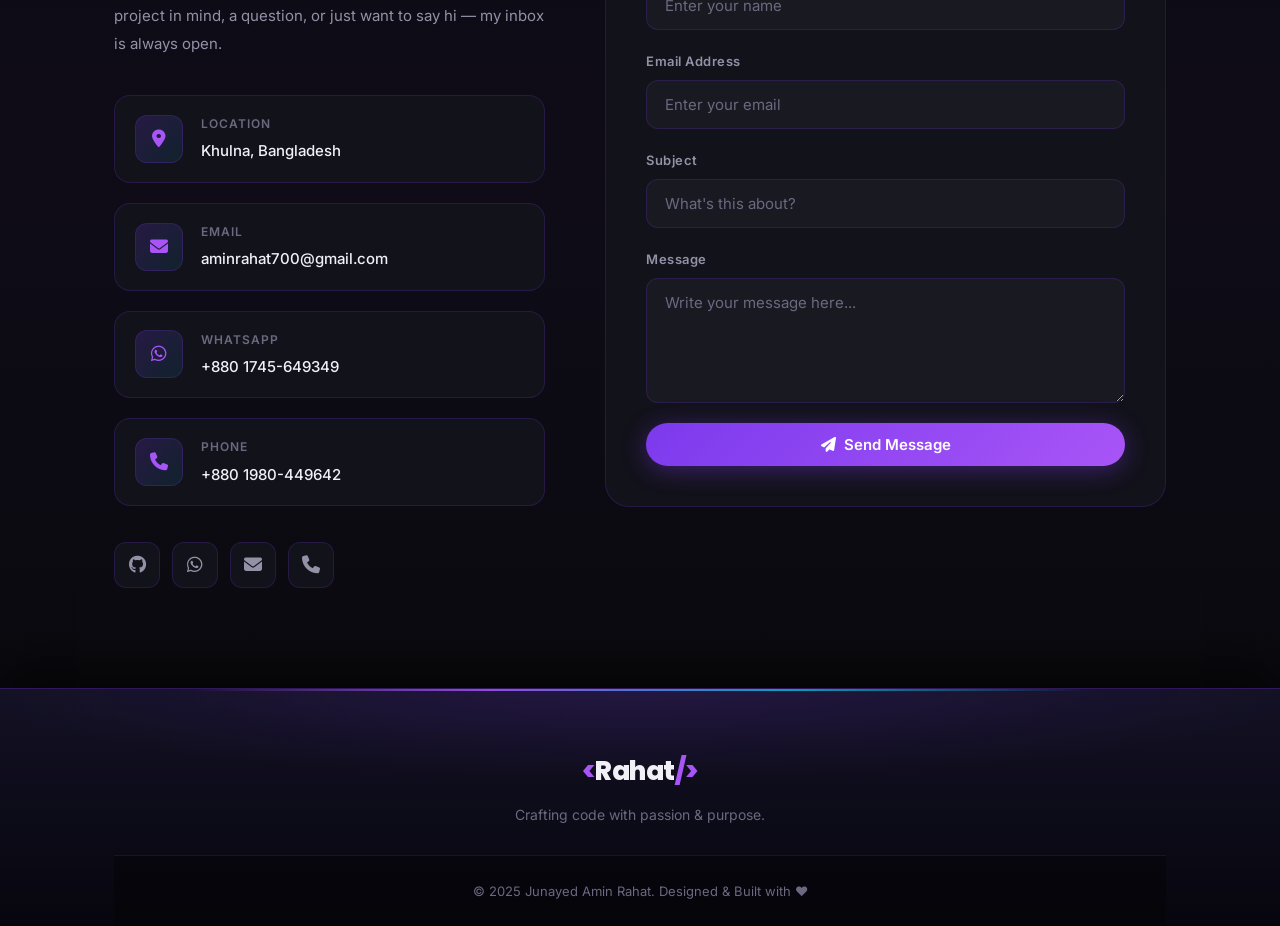
==== commit de98e39e: "Add country code +880 to phone number for consistency" ====
--- a/Project/index.html
+++ b/Project/index.html
@@ -88,7 +88,7 @@
                 <a href="mailto:aminrahat700@gmail.com" class="social-icon" title="Email">
                     <i class="fa-solid fa-envelope"></i>
                 </a>
-                <a href="tel:01980449642" class="social-icon" title="Phone">
+                <a href="tel:+8801980449642" class="social-icon" title="Phone">
                     <i class="fa-solid fa-phone"></i>
                 </a>
             </div>
@@ -437,13 +437,13 @@
                             </div>
                         </a>
 
-                        <a href="tel:01980449642" class="contact-item">
+                        <a href="tel:+8801980449642" class="contact-item">
                             <div class="contact-item-icon">
                                 <i class="fa-solid fa-phone"></i>
                             </div>
                             <div>
                                 <h4>Phone</h4>
-                                <p>01980-449642</p>
+                                <p>+880 1980-449642</p>
                             </div>
                         </a>
                     </div>
@@ -458,7 +458,7 @@
                         <a href="mailto:aminrahat700@gmail.com" class="social-btn" title="Email">
                             <i class="fa-solid fa-envelope"></i>
                         </a>
-                        <a href="tel:01980449642" class="social-btn" title="Phone">
+                        <a href="tel:+8801980449642" class="social-btn" title="Phone">
                             <i class="fa-solid fa-phone"></i>
                         </a>
                     </div>
